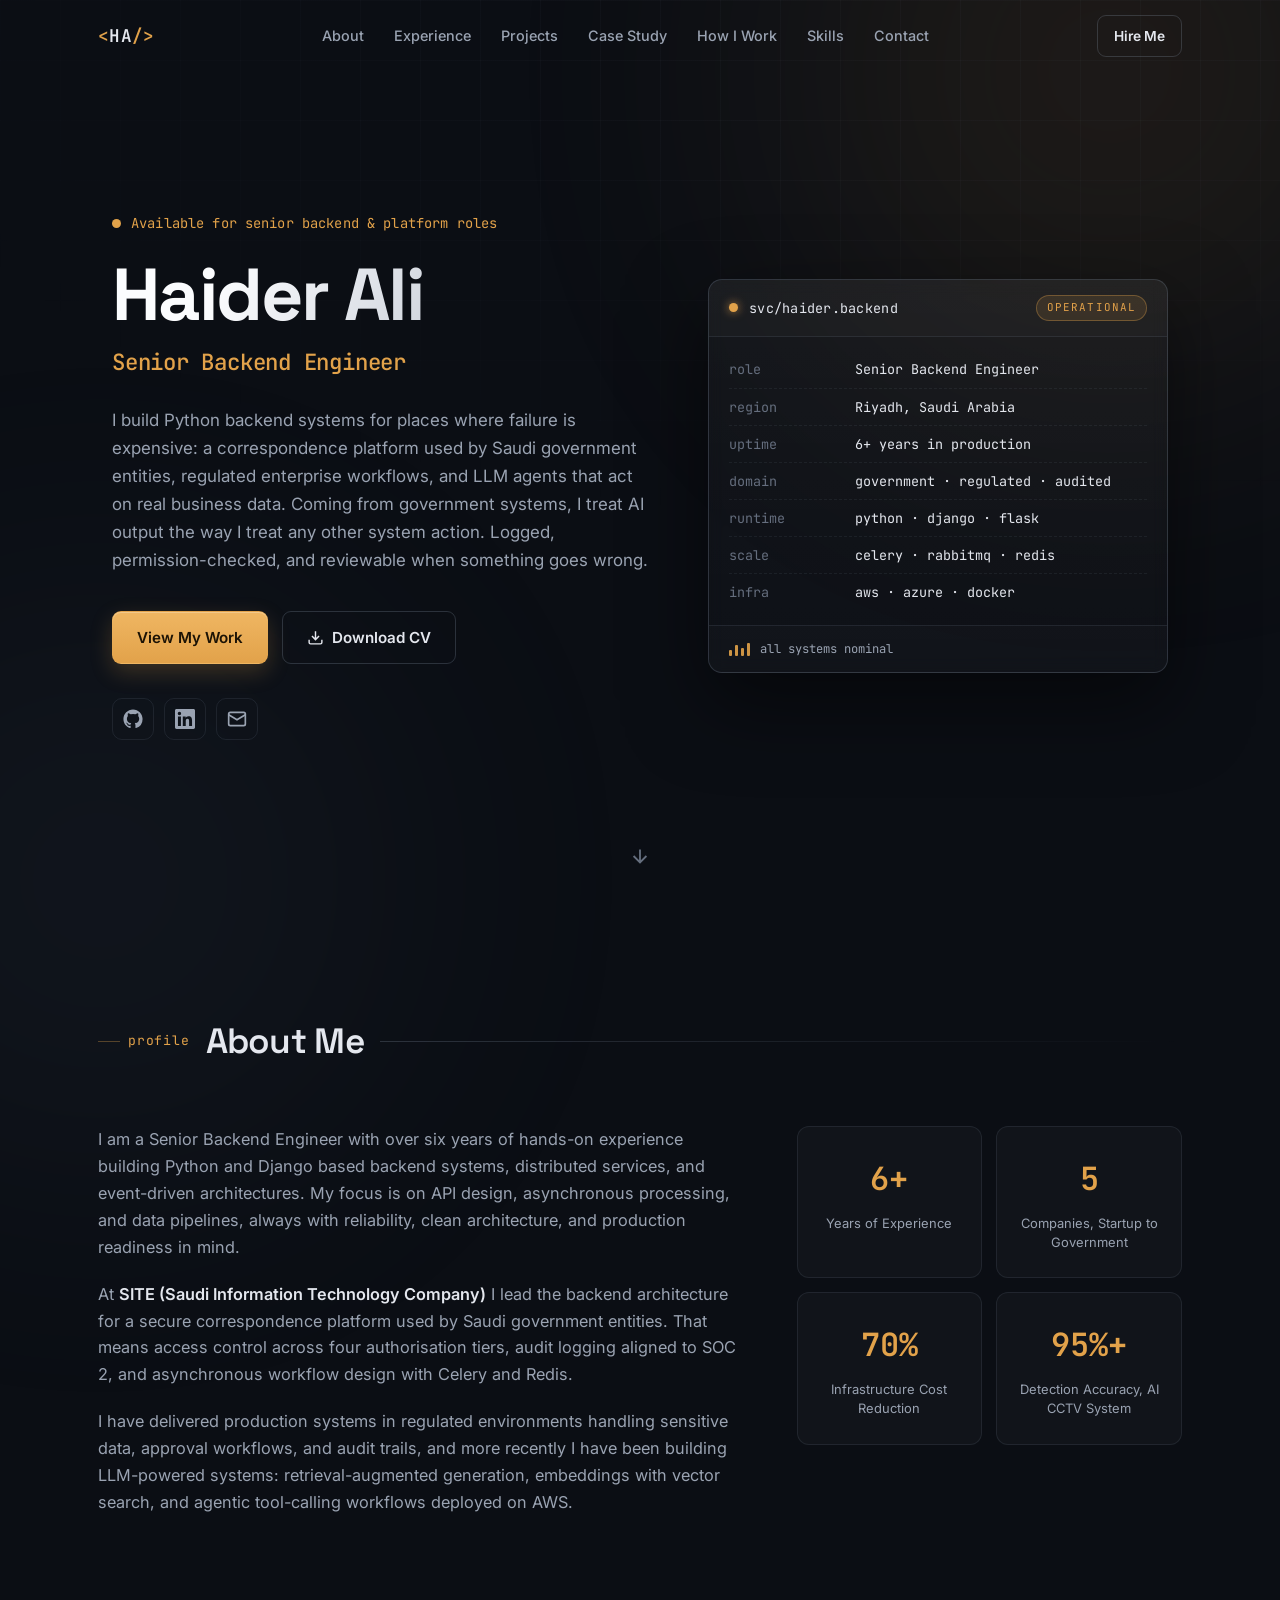
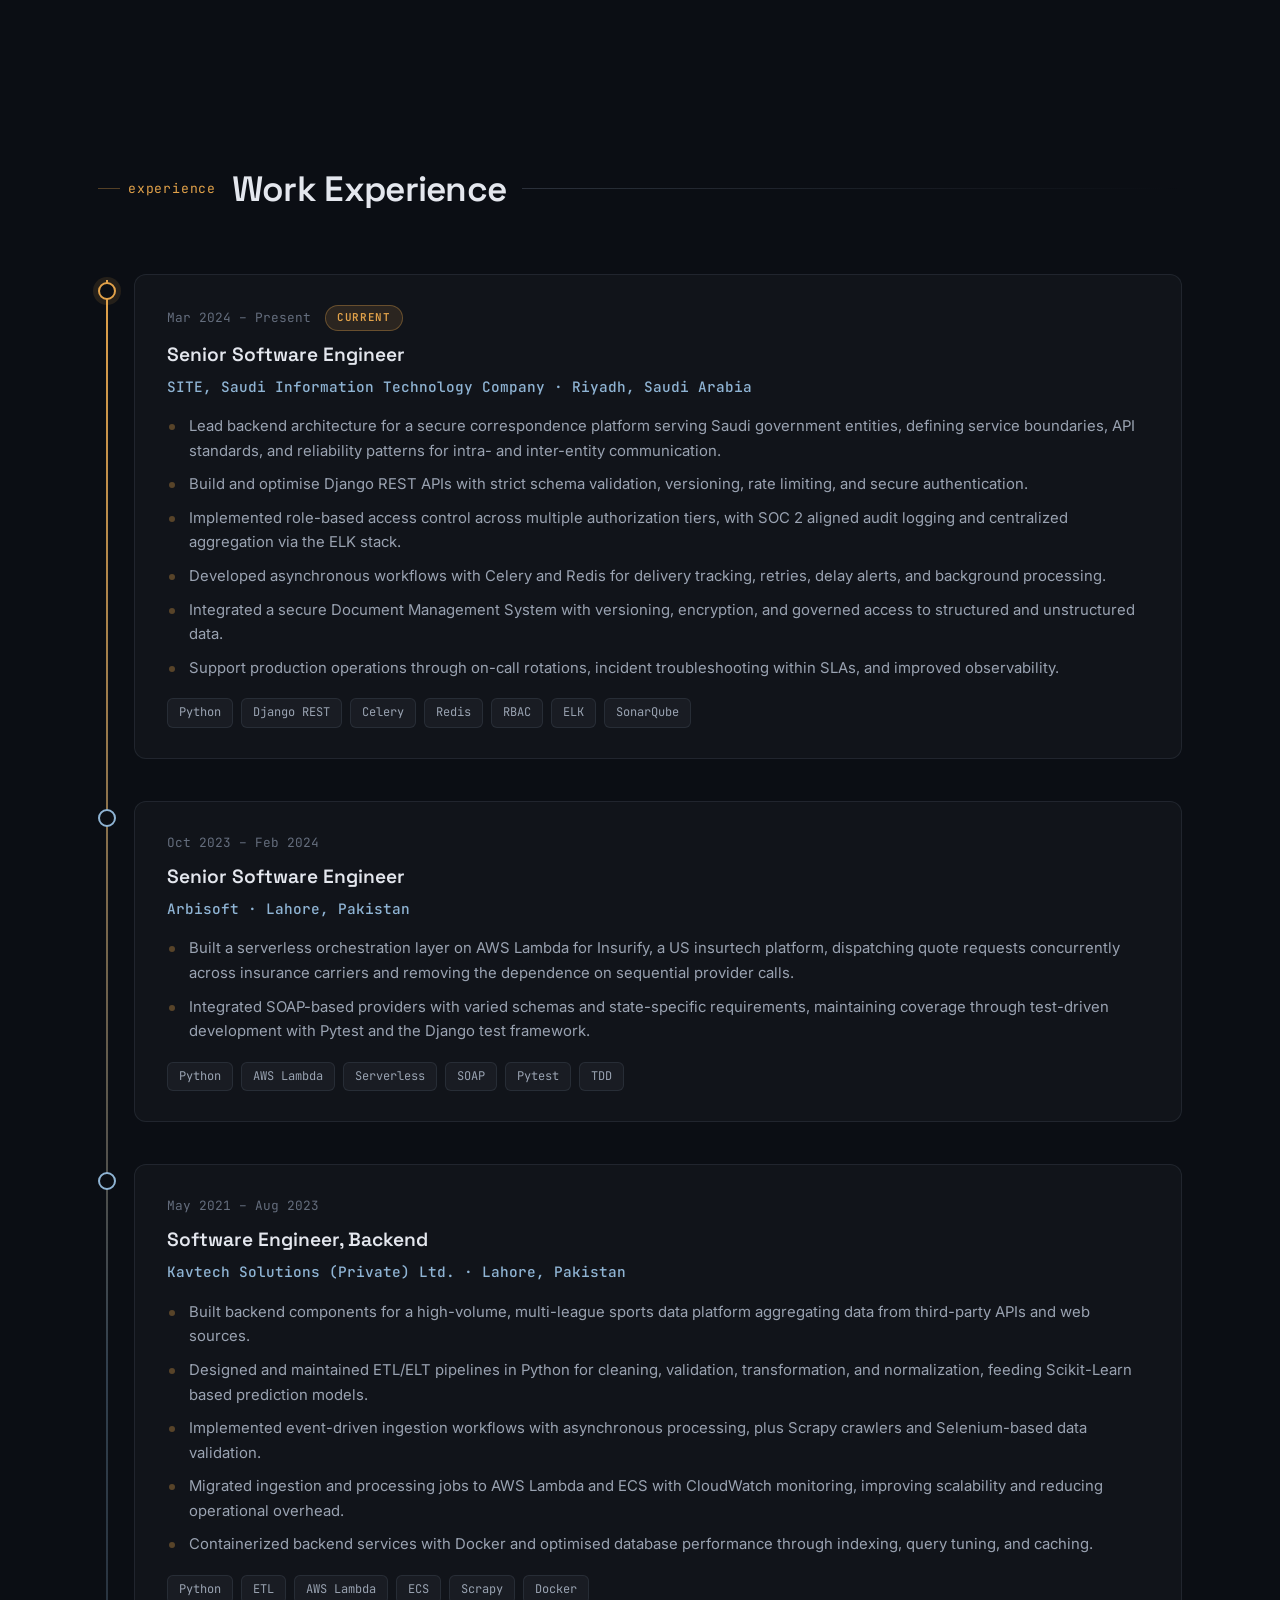
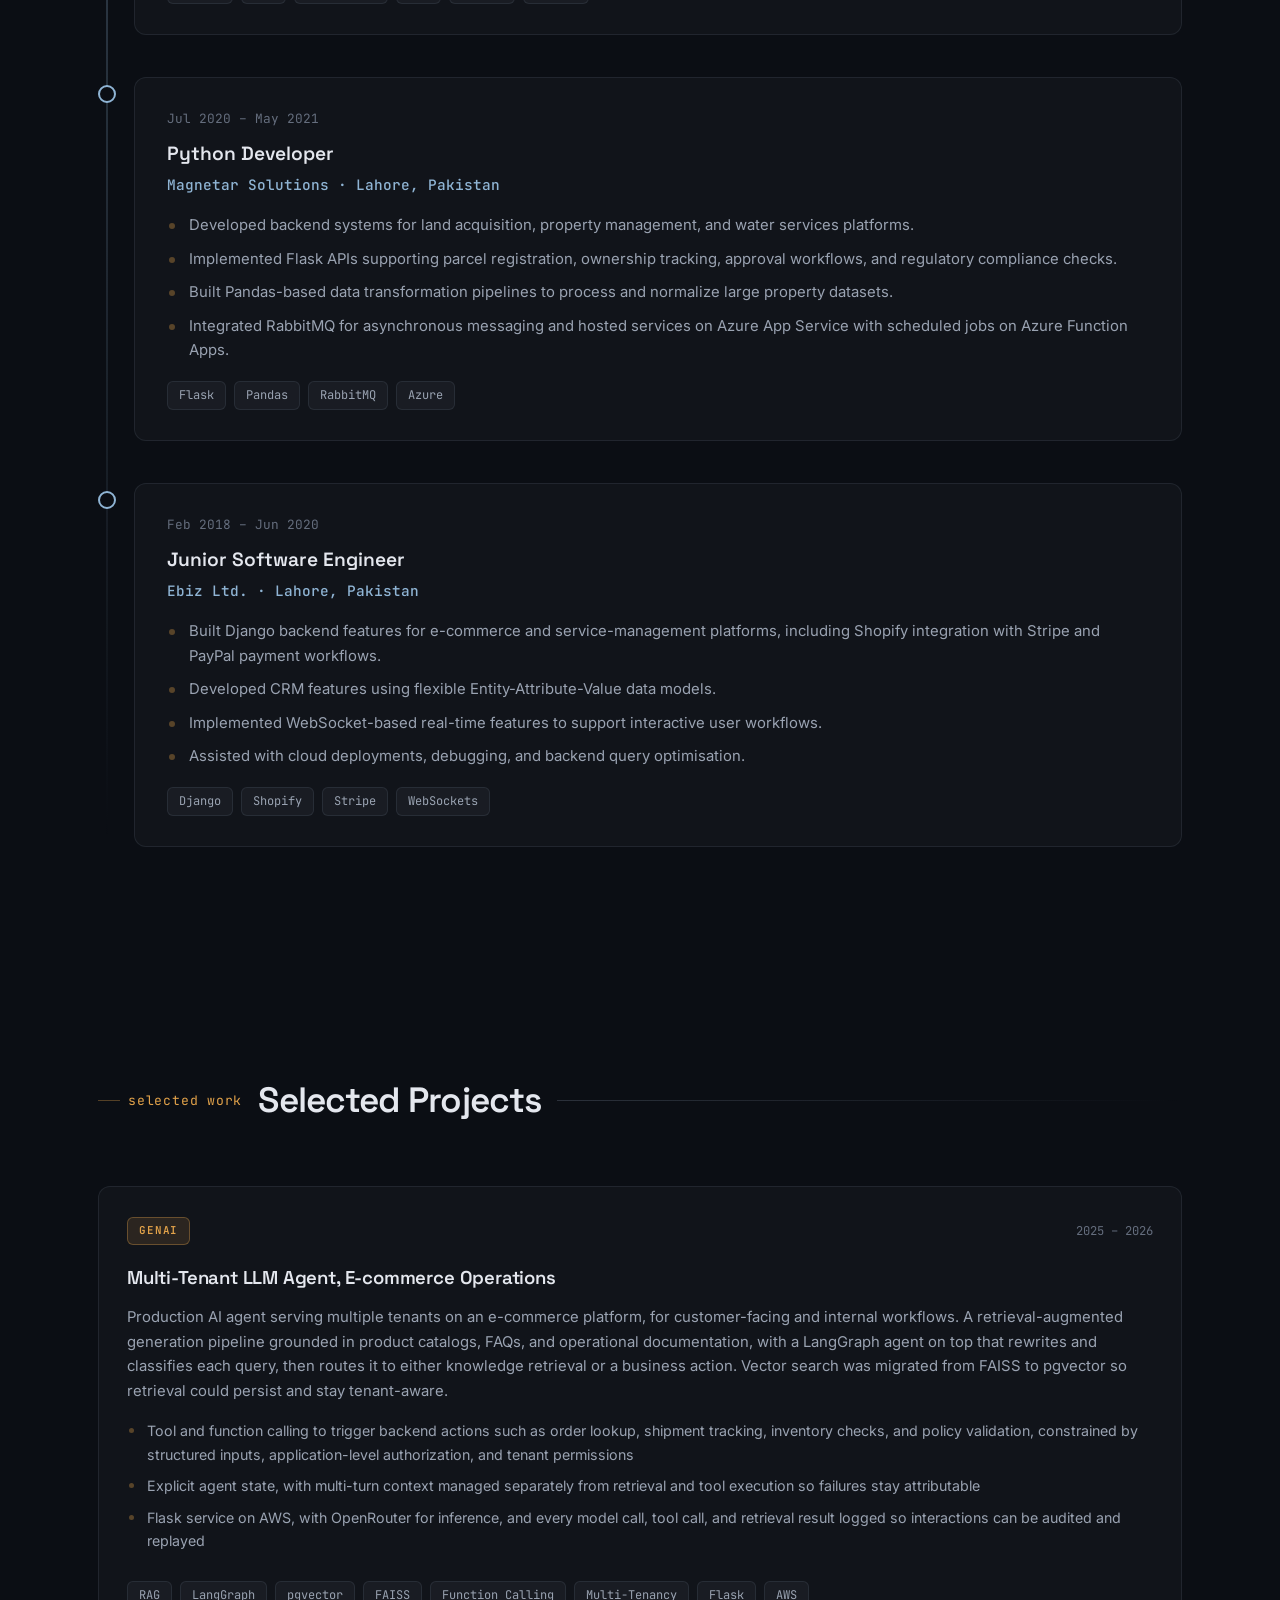
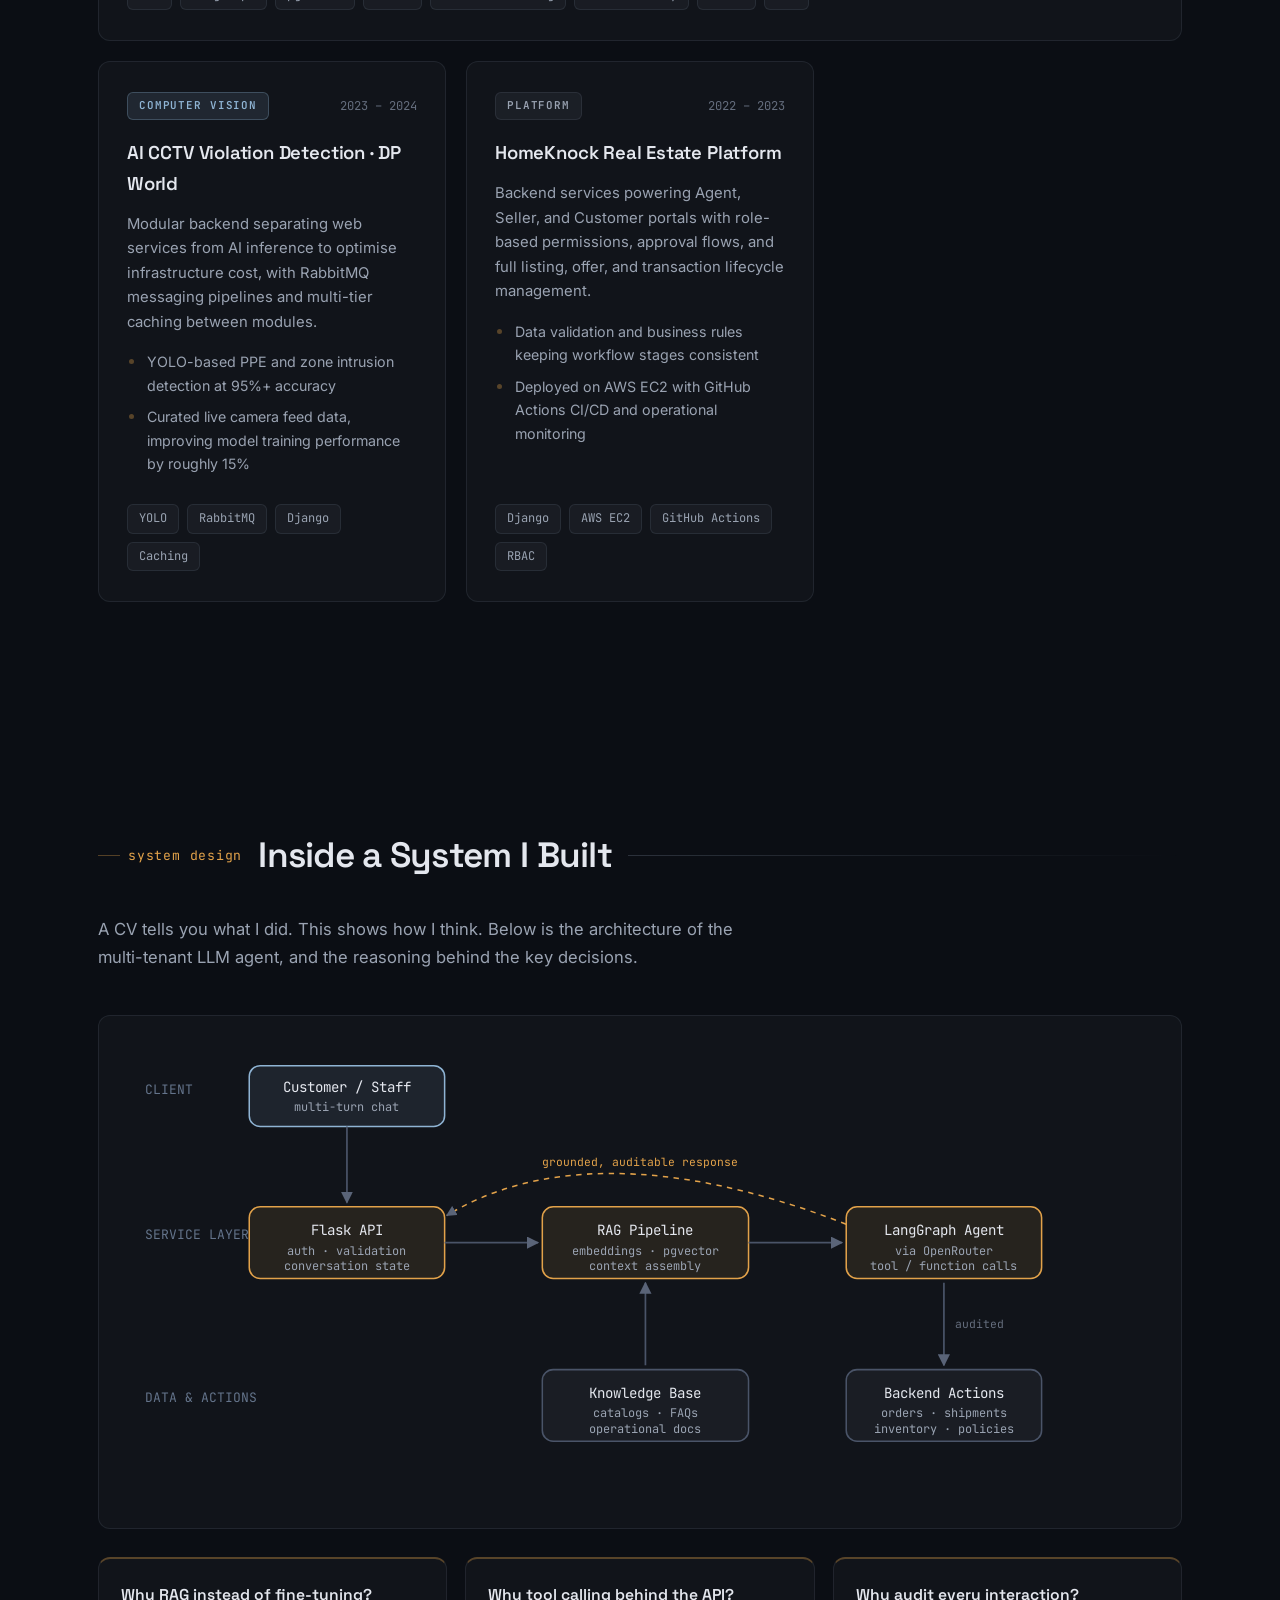
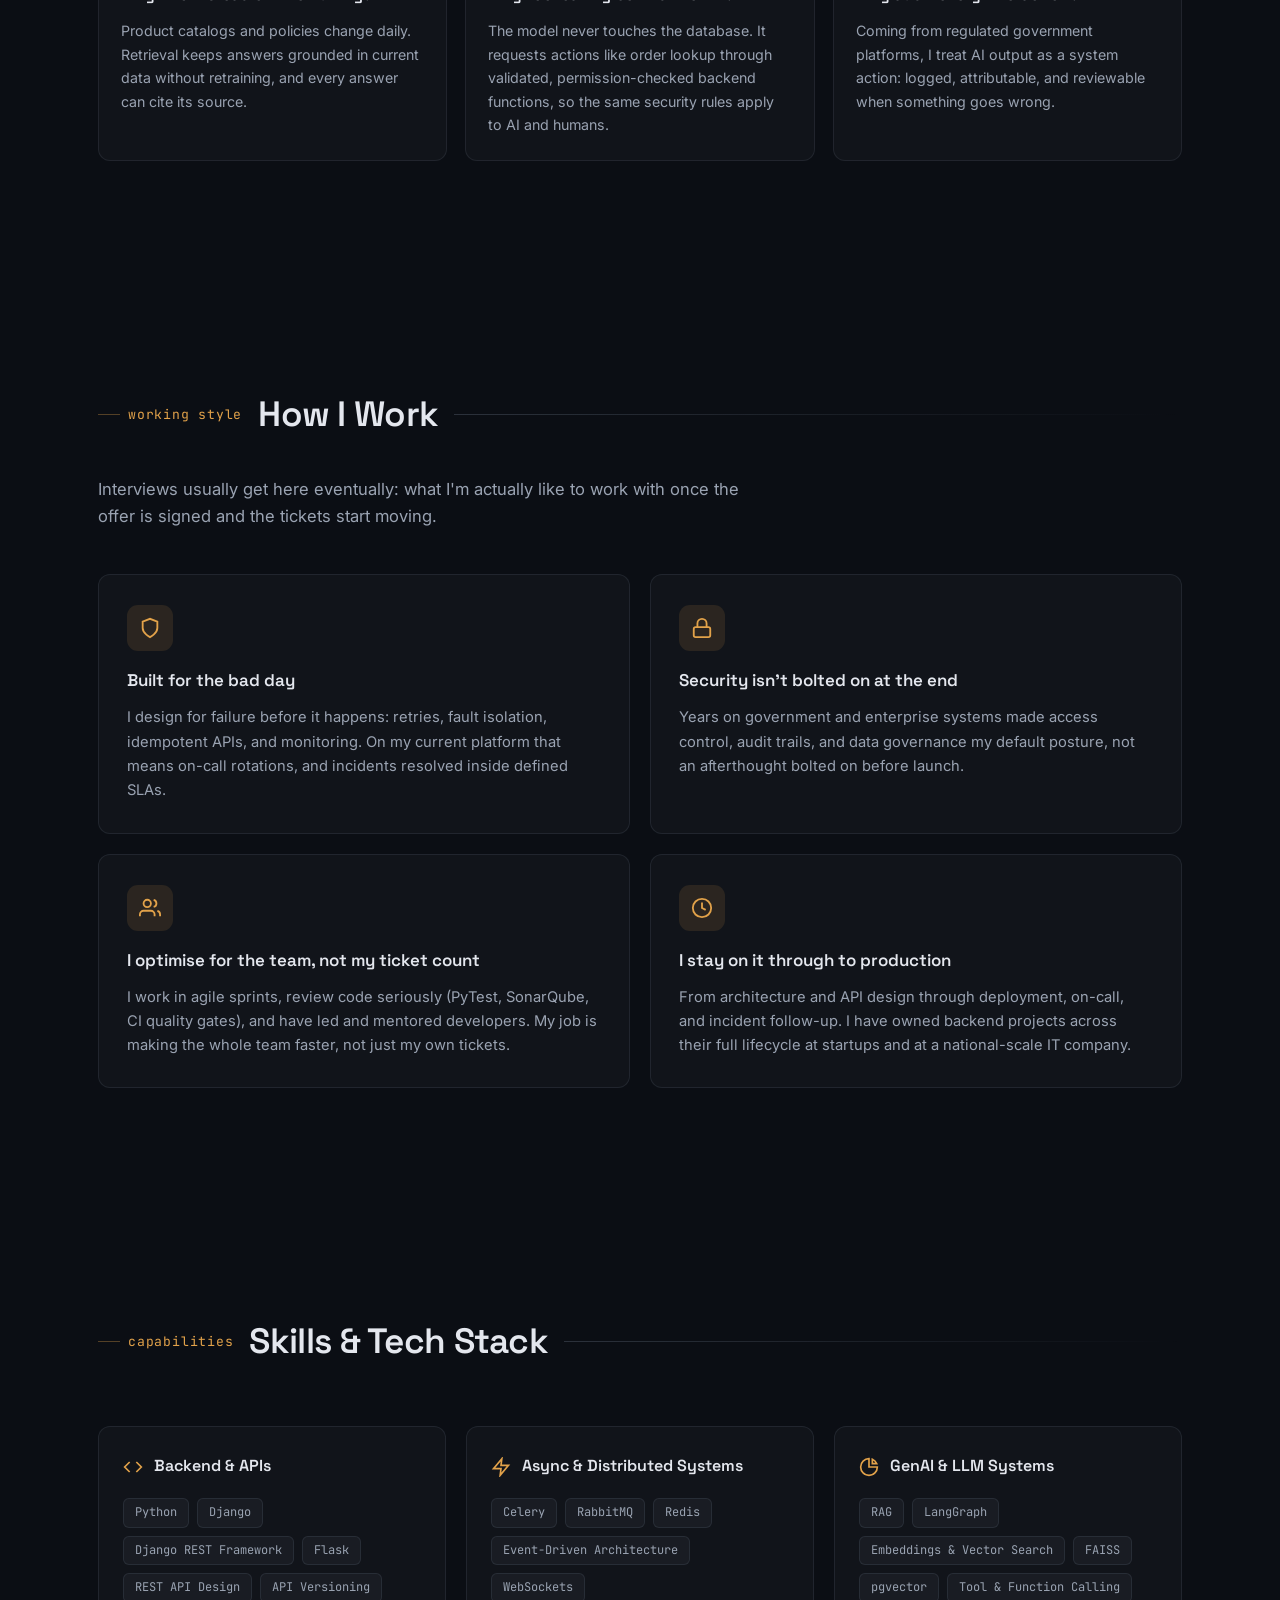
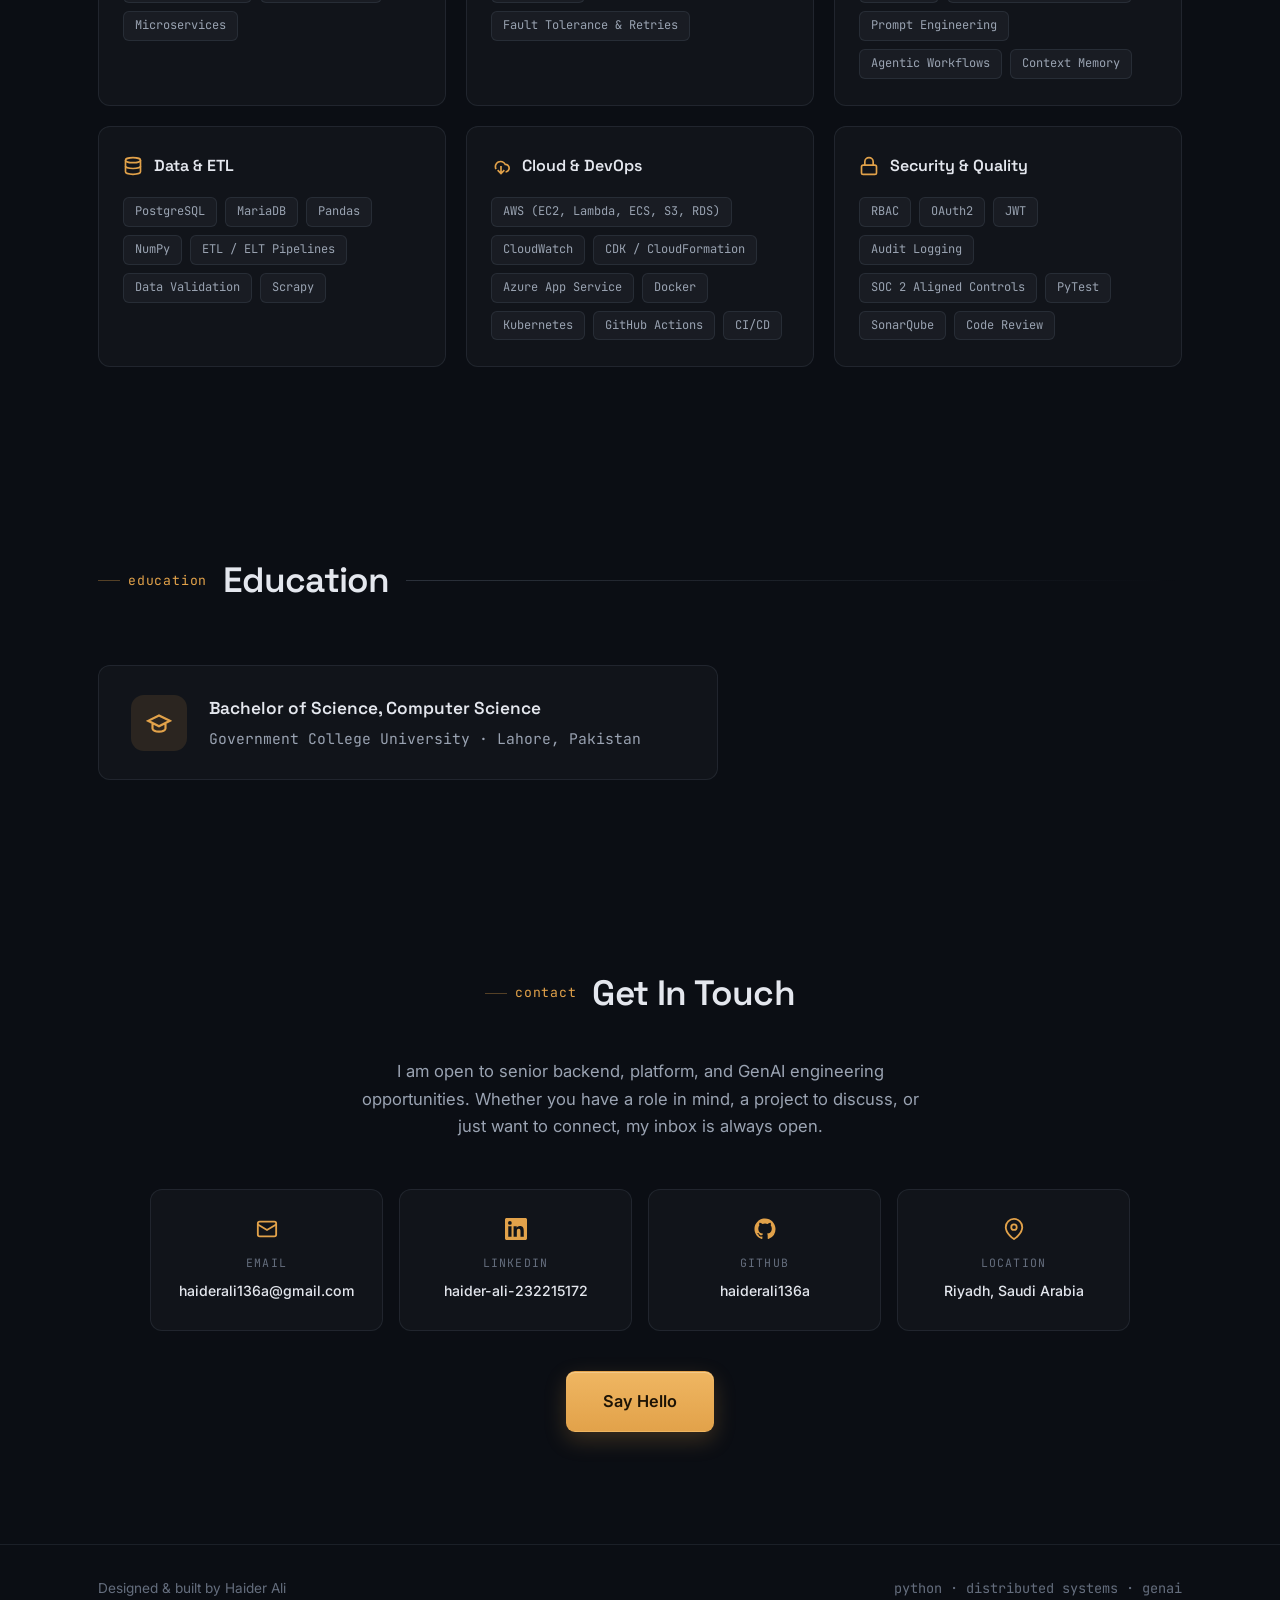
==== index.html @ f17bef16 "Add Arbisoft, correct Kavtech end date, refresh CV download, surface LangGraph in skills" ====
<!DOCTYPE html>
<html lang="en">
<head>
  <meta charset="UTF-8" />
  <meta name="viewport" content="width=device-width, initial-scale=1.0" />
  <title>Haider Ali | Senior Backend Engineer</title>
  <meta name="description" content="Haider Ali is a Senior Backend Engineer with 6+ years of experience building Python and Django backend systems, distributed services, and event-driven architectures on AWS and Azure." />
  <meta name="author" content="Haider Ali" />
  <meta property="og:title" content="Haider Ali | Senior Backend Engineer" />
  <meta property="og:description" content="Python backend engineer specialising in distributed systems, event-driven architecture, data pipelines, and LLM-powered systems. Based in Riyadh, Saudi Arabia." />
  <meta property="og:type" content="website" />
  <meta property="og:url" content="https://haiderali136a.github.io/" />
  <meta property="og:image" content="https://haiderali136a.github.io/assets/og-image.png" />
  <meta property="og:image:width" content="1200" />
  <meta property="og:image:height" content="630" />
  <meta property="og:image:alt" content="Haider Ali, Senior Backend Engineer. Python, Django, Flask, AWS, LLM systems. Riyadh, Saudi Arabia." />
  <meta name="twitter:card" content="summary_large_image" />
  <meta name="twitter:title" content="Haider Ali | Senior Backend Engineer" />
  <meta name="twitter:description" content="Python backend engineer specialising in distributed systems, event-driven architecture, data pipelines, and LLM-powered systems." />
  <meta name="twitter:image" content="https://haiderali136a.github.io/assets/og-image.png" />
  <link rel="canonical" href="https://haiderali136a.github.io/" />
  <link rel="icon" href="data:image/svg+xml,<svg xmlns='http://www.w3.org/2000/svg' viewBox='0 0 100 100'><rect width='100' height='100' rx='22' fill='%230b0e14'/><text x='50' y='69' font-size='50' text-anchor='middle' fill='%23e2a24a' font-family='monospace' font-weight='bold'>ha</text></svg>" />
  <link rel="preconnect" href="https://fonts.googleapis.com" />
  <link rel="preconnect" href="https://fonts.gstatic.com" crossorigin />
  <link href="https://fonts.googleapis.com/css2?family=Inter:wght@400;500;600;700&family=JetBrains+Mono:wght@400;500;600&family=Space+Grotesk:wght@500;600;700&display=swap" rel="stylesheet" />
  <link rel="stylesheet" href="css/style.css" />
  <script type="application/ld+json">
  {
    "@context": "https://schema.org",
    "@type": "Person",
    "name": "Haider Ali",
    "jobTitle": "Senior Backend Engineer",
    "email": "mailto:haiderali136a@gmail.com",
    "address": { "@type": "PostalAddress", "addressLocality": "Riyadh", "addressCountry": "SA" },
    "alumniOf": "Government College University, Lahore",
    "sameAs": [
      "https://github.com/haiderali136a",
      "https://linkedin.com/in/haider-ali-232215172"
    ],
    "knowsAbout": ["Python", "Django", "Flask", "Distributed Systems", "Event-Driven Architecture", "AWS", "Retrieval-Augmented Generation", "LLM Systems"]
  }
  </script>
</head>
<body>

  <div class="bg-grid" aria-hidden="true"></div>
  <div class="bg-glow bg-glow-1" aria-hidden="true"></div>
  <div class="bg-glow bg-glow-2" aria-hidden="true"></div>

  <!-- ============ NAV ============ -->
  <header class="nav" id="nav">
    <div class="nav-inner">
      <a href="#home" class="nav-logo" aria-label="Home">
        <span class="logo-bracket">&lt;</span>HA<span class="logo-bracket">/&gt;</span>
      </a>
      <nav class="nav-links" id="navLinks" aria-label="Primary">
        <a href="#about">About</a>
        <a href="#experience">Experience</a>
        <a href="#projects">Projects</a>
        <a href="#case-study">Case Study</a>
        <a href="#how-i-work">How I Work</a>
        <a href="#skills">Skills</a>
        <a href="#contact">Contact</a>
      </nav>
      <div class="nav-actions">
        <a class="btn btn-sm btn-outline" href="mailto:haiderali136a@gmail.com">Hire Me</a>
        <button class="nav-toggle" id="navToggle" aria-label="Toggle menu" aria-expanded="false">
          <span></span><span></span><span></span>
        </button>
      </div>
    </div>
    <div class="nav-progress" id="navProgress" aria-hidden="true"></div>
  </header>

  <main>
    <!-- ============ HERO ============ -->
    <section class="hero" id="home">
      <div class="container hero-grid">
        <div class="hero-copy">
          <p class="hero-eyebrow reveal"><span class="status-dot"></span> Available for senior backend &amp; platform roles</p>
          <h1 class="reveal delay-1">Haider Ali</h1>
          <h2 class="hero-role reveal delay-2">Senior Backend Engineer</h2>
          <p class="hero-lead reveal delay-3">
            I build Python backend systems for places where failure is expensive: a
            correspondence platform used by Saudi government entities, regulated
            enterprise workflows, and LLM agents that act on real business data.
            Coming from government systems, I treat AI output the way I treat any
            other system action. Logged, permission-checked, and reviewable when
            something goes wrong.
          </p>
          <div class="hero-cta reveal delay-4">
            <a href="#projects" class="btn btn-primary">View My Work</a>
            <a href="assets/Haider-Ali-CV.pdf" class="btn btn-outline" download="Haider-Ali-CV.pdf">
              <svg viewBox="0 0 24 24" width="17" height="17" fill="none" stroke="currentColor" stroke-width="2"><path d="M21 15v4a2 2 0 0 1-2 2H5a2 2 0 0 1-2-2v-4M7 10l5 5 5-5M12 15V3"/></svg>
              Download CV
            </a>
          </div>
          <div class="hero-social reveal delay-5">
            <a href="https://github.com/haiderali136a" target="_blank" rel="noopener" aria-label="GitHub">
              <svg viewBox="0 0 24 24" width="20" height="20" fill="currentColor"><path d="M12 .5C5.65.5.5 5.65.5 12c0 5.08 3.29 9.39 7.86 10.91.58.11.79-.25.79-.55v-2.17c-3.2.7-3.87-1.36-3.87-1.36-.52-1.33-1.28-1.68-1.28-1.68-1.04-.72.08-.7.08-.7 1.16.08 1.77 1.19 1.77 1.19 1.03 1.76 2.7 1.25 3.35.96.11-.75.4-1.26.73-1.55-2.55-.29-5.24-1.28-5.24-5.68 0-1.26.45-2.28 1.19-3.09-.12-.29-.51-1.46.11-3.05 0 0 .97-.31 3.17 1.18a11 11 0 0 1 5.78 0c2.2-1.49 3.17-1.18 3.17-1.18.62 1.59.23 2.76.11 3.05.74.81 1.19 1.83 1.19 3.09 0 4.41-2.7 5.38-5.26 5.67.41.36.78 1.06.78 2.14v3.17c0 .3.21.67.8.55A11.51 11.51 0 0 0 23.5 12C23.5 5.65 18.35.5 12 .5z"/></svg>
            </a>
            <a href="https://linkedin.com/in/haider-ali-232215172" target="_blank" rel="noopener" aria-label="LinkedIn">
              <svg viewBox="0 0 24 24" width="20" height="20" fill="currentColor"><path d="M20.45 20.45h-3.55v-5.57c0-1.33-.03-3.04-1.85-3.04-1.85 0-2.14 1.45-2.14 2.94v5.67H9.36V9h3.41v1.56h.05c.48-.9 1.64-1.85 3.37-1.85 3.6 0 4.27 2.37 4.27 5.46v6.28zM5.34 7.43a2.06 2.06 0 1 1 0-4.12 2.06 2.06 0 0 1 0 4.12zM7.12 20.45H3.56V9h3.56v11.45zM22.22 0H1.77C.79 0 0 .77 0 1.73v20.54C0 23.23.79 24 1.77 24h20.45c.98 0 1.78-.77 1.78-1.73V1.73C24 .77 23.2 0 22.22 0z"/></svg>
            </a>
            <a href="mailto:haiderali136a@gmail.com" aria-label="Email">
              <svg viewBox="0 0 24 24" width="20" height="20" fill="none" stroke="currentColor" stroke-width="2"><rect x="2" y="4" width="20" height="16" rx="2"/><path d="m22 7-10 6L2 7"/></svg>
            </a>
          </div>
        </div>

        <div class="hero-visual reveal delay-3">
          <div class="svc-card" role="img" aria-label="Service status readout: Senior Backend Engineer based in Riyadh, 6-plus years in production, working on government, regulated and audited platforms, built on Python, Django, Flask, Celery, RabbitMQ, Redis, AWS, Azure and Docker. All systems nominal.">
            <div class="svc-head">
              <span class="svc-dot"></span>
              <span class="svc-name">svc/haider.backend</span>
              <span class="svc-badge">operational</span>
            </div>
            <dl class="svc-body">
              <div class="svc-row"><dt>role</dt><dd>Senior Backend Engineer</dd></div>
              <div class="svc-row"><dt>region</dt><dd>Riyadh, Saudi Arabia</dd></div>
              <div class="svc-row"><dt>uptime</dt><dd>6+ years in production</dd></div>
              <div class="svc-row"><dt>domain</dt><dd>government · regulated · audited</dd></div>
              <div class="svc-row"><dt>runtime</dt><dd>python · django · flask</dd></div>
              <div class="svc-row"><dt>scale</dt><dd>celery · rabbitmq · redis</dd></div>
              <div class="svc-row"><dt>infra</dt><dd>aws · azure · docker</dd></div>
            </dl>
            <div class="svc-foot"><span class="svc-bars"><i></i><i></i><i></i><i></i></span> all systems nominal</div>
          </div>
        </div>
      </div>
      <a href="#about" class="scroll-hint" aria-label="Scroll to about section">
        <svg viewBox="0 0 24 24" width="22" height="22" fill="none" stroke="currentColor" stroke-width="2"><path d="M12 5v14M5 12l7 7 7-7"/></svg>
      </a>
    </section>

    <!-- ============ ABOUT ============ -->
    <section class="section" id="about">
      <div class="container">
        <div class="section-head reveal">
          <span class="section-index">profile</span>
          <h2>About Me</h2>
          <div class="section-line"></div>
        </div>
        <div class="about-grid">
          <div class="about-text reveal">
            <p>
              I am a Senior Backend Engineer with over six years of hands-on experience
              building Python and Django based backend systems, distributed services,
              and event-driven architectures. My focus is on API design, asynchronous
              processing, and data pipelines, always with reliability, clean architecture,
              and production readiness in mind.
            </p>
            <p>
              At <strong>SITE (Saudi Information Technology Company)</strong> I lead the
              backend architecture for a secure correspondence platform used by Saudi
              government entities. That means access control across four authorisation
              tiers, audit logging aligned to SOC 2, and asynchronous workflow design with
              Celery and Redis.
            </p>
            <p>
              I have delivered production systems in regulated environments handling
              sensitive data, approval workflows, and audit trails, and more recently I have
              been building LLM-powered systems: retrieval-augmented generation, embeddings
              with vector search, and agentic tool-calling workflows deployed on AWS.
            </p>
          </div>
          <div class="about-stats">
            <div class="stat-card reveal">
              <span class="stat-number" data-count="6">0</span><span class="stat-suffix">+</span>
              <span class="stat-label">Years of Experience</span>
            </div>
            <div class="stat-card reveal delay-1">
              <span class="stat-number" data-count="5">0</span>
              <span class="stat-label">Companies, Startup to Government</span>
            </div>
            <div class="stat-card reveal delay-2">
              <span class="stat-number" data-count="70">0</span><span class="stat-suffix">%</span>
              <span class="stat-label">Infrastructure Cost Reduction</span>
            </div>
            <div class="stat-card reveal delay-3">
              <span class="stat-number" data-count="95">0</span><span class="stat-suffix">%+</span>
              <span class="stat-label">Detection Accuracy, AI CCTV System</span>
            </div>
          </div>
        </div>
      </div>
    </section>

    <!-- ============ EXPERIENCE ============ -->
    <section class="section" id="experience">
      <div class="container">
        <div class="section-head reveal">
          <span class="section-index">experience</span>
          <h2>Work Experience</h2>
          <div class="section-line"></div>
        </div>

        <div class="timeline">

          <article class="timeline-item reveal">
            <div class="timeline-marker current"></div>
            <div class="timeline-card">
              <div class="timeline-meta">
                <span class="timeline-date">Mar 2024 – Present</span>
                <span class="badge badge-current">Current</span>
              </div>
              <h3>Senior Software Engineer</h3>
              <p class="timeline-company">SITE, Saudi Information Technology Company · Riyadh, Saudi Arabia</p>
              <ul>
                <li>Lead backend architecture for a secure correspondence platform serving Saudi government entities, defining service boundaries, API standards, and reliability patterns for intra- and inter-entity communication.</li>
                <li>Build and optimise Django REST APIs with strict schema validation, versioning, rate limiting, and secure authentication.</li>
                <li>Implemented role-based access control across multiple authorization tiers, with SOC 2 aligned audit logging and centralized aggregation via the ELK stack.</li>
                <li>Developed asynchronous workflows with Celery and Redis for delivery tracking, retries, delay alerts, and background processing.</li>
                <li>Integrated a secure Document Management System with versioning, encryption, and governed access to structured and unstructured data.</li>
                <li>Support production operations through on-call rotations, incident troubleshooting within SLAs, and improved observability.</li>
              </ul>
              <div class="tag-row">
                <span class="tag">Python</span><span class="tag">Django REST</span><span class="tag">Celery</span><span class="tag">Redis</span><span class="tag">RBAC</span><span class="tag">ELK</span><span class="tag">SonarQube</span>
              </div>
            </div>
          </article>

          <article class="timeline-item reveal">
            <div class="timeline-marker"></div>
            <div class="timeline-card">
              <div class="timeline-meta"><span class="timeline-date">Oct 2023 – Feb 2024</span></div>
              <h3>Senior Software Engineer</h3>
              <p class="timeline-company">Arbisoft · Lahore, Pakistan</p>
              <ul>
                <li>Built a serverless orchestration layer on AWS Lambda for Insurify, a US insurtech platform, dispatching quote requests concurrently across insurance carriers and removing the dependence on sequential provider calls.</li>
                <li>Integrated SOAP-based providers with varied schemas and state-specific requirements, maintaining coverage through test-driven development with Pytest and the Django test framework.</li>
              </ul>
              <div class="tag-row">
                <span class="tag">Python</span><span class="tag">AWS Lambda</span><span class="tag">Serverless</span><span class="tag">SOAP</span><span class="tag">Pytest</span><span class="tag">TDD</span>
              </div>
            </div>
          </article>

          <article class="timeline-item reveal">
            <div class="timeline-marker"></div>
            <div class="timeline-card">
              <div class="timeline-meta"><span class="timeline-date">May 2021 – Aug 2023</span></div>
              <h3>Software Engineer, Backend</h3>
              <p class="timeline-company">Kavtech Solutions (Private) Ltd. · Lahore, Pakistan</p>
              <ul>
                <li>Built backend components for a high-volume, multi-league sports data platform aggregating data from third-party APIs and web sources.</li>
                <li>Designed and maintained ETL/ELT pipelines in Python for cleaning, validation, transformation, and normalization, feeding Scikit-Learn based prediction models.</li>
                <li>Implemented event-driven ingestion workflows with asynchronous processing, plus Scrapy crawlers and Selenium-based data validation.</li>
                <li>Migrated ingestion and processing jobs to AWS Lambda and ECS with CloudWatch monitoring, improving scalability and reducing operational overhead.</li>
                <li>Containerized backend services with Docker and optimised database performance through indexing, query tuning, and caching.</li>
              </ul>
              <div class="tag-row">
                <span class="tag">Python</span><span class="tag">ETL</span><span class="tag">AWS Lambda</span><span class="tag">ECS</span><span class="tag">Scrapy</span><span class="tag">Docker</span>
              </div>
            </div>
          </article>

          <article class="timeline-item reveal">
            <div class="timeline-marker"></div>
            <div class="timeline-card">
              <div class="timeline-meta"><span class="timeline-date">Jul 2020 – May 2021</span></div>
              <h3>Python Developer</h3>
              <p class="timeline-company">Magnetar Solutions · Lahore, Pakistan</p>
              <ul>
                <li>Developed backend systems for land acquisition, property management, and water services platforms.</li>
                <li>Implemented Flask APIs supporting parcel registration, ownership tracking, approval workflows, and regulatory compliance checks.</li>
                <li>Built Pandas-based data transformation pipelines to process and normalize large property datasets.</li>
                <li>Integrated RabbitMQ for asynchronous messaging and hosted services on Azure App Service with scheduled jobs on Azure Function Apps.</li>
              </ul>
              <div class="tag-row">
                <span class="tag">Flask</span><span class="tag">Pandas</span><span class="tag">RabbitMQ</span><span class="tag">Azure</span>
              </div>
            </div>
          </article>

          <article class="timeline-item reveal">
            <div class="timeline-marker"></div>
            <div class="timeline-card">
              <div class="timeline-meta"><span class="timeline-date">Feb 2018 – Jun 2020</span></div>
              <h3>Junior Software Engineer</h3>
              <p class="timeline-company">Ebiz Ltd. · Lahore, Pakistan</p>
              <ul>
                <li>Built Django backend features for e-commerce and service-management platforms, including Shopify integration with Stripe and PayPal payment workflows.</li>
                <li>Developed CRM features using flexible Entity-Attribute-Value data models.</li>
                <li>Implemented WebSocket-based real-time features to support interactive user workflows.</li>
                <li>Assisted with cloud deployments, debugging, and backend query optimisation.</li>
              </ul>
              <div class="tag-row">
                <span class="tag">Django</span><span class="tag">Shopify</span><span class="tag">Stripe</span><span class="tag">WebSockets</span>
              </div>
            </div>
          </article>

        </div>
      </div>
    </section>

    <!-- ============ PROJECTS ============ -->
    <section class="section" id="projects">
      <div class="container">
        <div class="section-head reveal">
          <span class="section-index">selected work</span>
          <h2>Selected Projects</h2>
          <div class="section-line"></div>
        </div>

        <div class="projects-grid">

          <article class="project-card featured reveal">
            <div class="project-top">
              <span class="project-badge genai">GenAI</span>
              <span class="project-date">2025 – 2026</span>
            </div>
            <h3>Multi-Tenant LLM Agent, E-commerce Operations</h3>
            <p>
              Production AI agent serving multiple tenants on an e-commerce platform, for
              customer-facing and internal workflows. A retrieval-augmented generation
              pipeline grounded in product catalogs, FAQs, and operational documentation,
              with a LangGraph agent on top that rewrites and classifies each query, then
              routes it to either knowledge retrieval or a business action. Vector search
              was migrated from FAISS to pgvector so retrieval could persist and stay
              tenant-aware.
            </p>
            <ul class="project-points">
              <li>Tool and function calling to trigger backend actions such as order lookup, shipment tracking, inventory checks, and policy validation, constrained by structured inputs, application-level authorization, and tenant permissions</li>
              <li>Explicit agent state, with multi-turn context managed separately from retrieval and tool execution so failures stay attributable</li>
              <li>Flask service on AWS, with OpenRouter for inference, and every model call, tool call, and retrieval result logged so interactions can be audited and replayed</li>
            </ul>
            <div class="tag-row">
              <span class="tag">RAG</span><span class="tag">LangGraph</span><span class="tag">pgvector</span><span class="tag">FAISS</span><span class="tag">Function Calling</span><span class="tag">Multi-Tenancy</span><span class="tag">Flask</span><span class="tag">AWS</span>
            </div>
          </article>

          <article class="project-card reveal delay-1">
            <div class="project-top">
              <span class="project-badge cv">Computer Vision</span>
              <span class="project-date">2023 – 2024</span>
            </div>
            <h3>AI CCTV Violation Detection · DP World</h3>
            <p>
              Modular backend separating web services from AI inference to optimise
              infrastructure cost, with RabbitMQ messaging pipelines and multi-tier caching
              between modules.
            </p>
            <ul class="project-points">
              <li>YOLO-based PPE and zone intrusion detection at 95%+ accuracy</li>
              <li>Curated live camera feed data, improving model training performance by roughly 15%</li>
            </ul>
            <div class="tag-row">
              <span class="tag">YOLO</span><span class="tag">RabbitMQ</span><span class="tag">Django</span><span class="tag">Caching</span>
            </div>
          </article>

          <article class="project-card reveal delay-2">
            <div class="project-top">
              <span class="project-badge platform">Platform</span>
              <span class="project-date">2022 – 2023</span>
            </div>
            <h3>HomeKnock Real Estate Platform</h3>
            <p>
              Backend services powering Agent, Seller, and Customer portals with role-based
              permissions, approval flows, and full listing, offer, and transaction lifecycle
              management.
            </p>
            <ul class="project-points">
              <li>Data validation and business rules keeping workflow stages consistent</li>
              <li>Deployed on AWS EC2 with GitHub Actions CI/CD and operational monitoring</li>
            </ul>
            <div class="tag-row">
              <span class="tag">Django</span><span class="tag">AWS EC2</span><span class="tag">GitHub Actions</span><span class="tag">RBAC</span>
            </div>
          </article>

        </div>
      </div>
    </section>

    <!-- ============ CASE STUDY ============ -->
    <section class="section" id="case-study">
      <div class="container">
        <div class="section-head reveal">
          <span class="section-index">system design</span>
          <h2>Inside a System I Built</h2>
          <div class="section-line"></div>
        </div>

        <p class="case-intro reveal">
          A CV tells you what I did. This shows how I think. Below is the architecture of the
          multi-tenant LLM agent, and the reasoning behind the key decisions.
        </p>

        <div class="case-diagram reveal" role="img" aria-label="Architecture diagram: user request flows through a Flask API layer into a RAG pipeline with pgvector search, then to a LangGraph agent using an LLM via OpenRouter, which triggers audited, permission-checked tool calls into backend services before responding">
          <svg viewBox="0 0 960 420" xmlns="http://www.w3.org/2000/svg" font-family="JetBrains Mono, monospace">
            <defs>
              <marker id="arrow" viewBox="0 0 10 10" refX="9" refY="5" markerWidth="7" markerHeight="7" orient="auto-start-reverse">
                <path d="M0 0 L10 5 L0 10 z" fill="#5a6478"/>
              </marker>
            </defs>

            <!-- lane labels -->
            <text x="24" y="46" fill="#64748b" font-size="12">CLIENT</text>
            <text x="24" y="180" fill="#64748b" font-size="12">SERVICE&#160;LAYER</text>
            <text x="24" y="330" fill="#64748b" font-size="12">DATA&#160;&amp;&#160;ACTIONS</text>

            <!-- user -->
            <rect x="120" y="20" width="180" height="56" rx="10" fill="rgba(143,180,212,0.1)" stroke="#8fb4d4" stroke-width="1.4"/>
            <text x="210" y="44" fill="#e4e7ee" font-size="13" text-anchor="middle">Customer / Staff</text>
            <text x="210" y="62" fill="#9aa3b2" font-size="11" text-anchor="middle">multi-turn chat</text>

            <!-- api -->
            <rect x="120" y="150" width="180" height="66" rx="10" fill="rgba(226,162,74,0.1)" stroke="#e2a24a" stroke-width="1.4"/>
            <text x="210" y="176" fill="#e4e7ee" font-size="13" text-anchor="middle">Flask API</text>
            <text x="210" y="194" fill="#9aa3b2" font-size="11" text-anchor="middle">auth · validation</text>
            <text x="210" y="208" fill="#9aa3b2" font-size="11" text-anchor="middle">conversation state</text>

            <!-- rag -->
            <rect x="390" y="150" width="190" height="66" rx="10" fill="rgba(226,162,74,0.1)" stroke="#e2a24a" stroke-width="1.4"/>
            <text x="485" y="176" fill="#e4e7ee" font-size="13" text-anchor="middle">RAG Pipeline</text>
            <text x="485" y="194" fill="#9aa3b2" font-size="11" text-anchor="middle">embeddings · pgvector</text>
            <text x="485" y="208" fill="#9aa3b2" font-size="11" text-anchor="middle">context assembly</text>

            <!-- llm -->
            <rect x="670" y="150" width="180" height="66" rx="10" fill="rgba(226,162,74,0.1)" stroke="#e2a24a" stroke-width="1.4"/>
            <text x="760" y="176" fill="#e4e7ee" font-size="13" text-anchor="middle">LangGraph Agent</text>
            <text x="760" y="194" fill="#9aa3b2" font-size="11" text-anchor="middle">via OpenRouter</text>
            <text x="760" y="208" fill="#9aa3b2" font-size="11" text-anchor="middle">tool / function calls</text>

            <!-- knowledge -->
            <rect x="390" y="300" width="190" height="66" rx="10" fill="rgba(148,163,184,0.06)" stroke="#4a5468" stroke-width="1.4"/>
            <text x="485" y="326" fill="#e4e7ee" font-size="13" text-anchor="middle">Knowledge Base</text>
            <text x="485" y="344" fill="#9aa3b2" font-size="11" text-anchor="middle">catalogs · FAQs</text>
            <text x="485" y="358" fill="#9aa3b2" font-size="11" text-anchor="middle">operational docs</text>

            <!-- backend actions -->
            <rect x="670" y="300" width="180" height="66" rx="10" fill="rgba(148,163,184,0.06)" stroke="#4a5468" stroke-width="1.4"/>
            <text x="760" y="326" fill="#e4e7ee" font-size="13" text-anchor="middle">Backend Actions</text>
            <text x="760" y="344" fill="#9aa3b2" font-size="11" text-anchor="middle">orders · shipments</text>
            <text x="760" y="358" fill="#9aa3b2" font-size="11" text-anchor="middle">inventory · policies</text>

            <!-- arrows -->
            <line x1="210" y1="76" x2="210" y2="146" stroke="#4a5468" stroke-width="1.6" marker-end="url(#arrow)"/>
            <line x1="300" y1="183" x2="386" y2="183" stroke="#4a5468" stroke-width="1.6" marker-end="url(#arrow)"/>
            <line x1="580" y1="183" x2="666" y2="183" stroke="#4a5468" stroke-width="1.6" marker-end="url(#arrow)"/>
            <line x1="485" y1="296" x2="485" y2="220" stroke="#4a5468" stroke-width="1.6" marker-end="url(#arrow)"/>
            <line x1="760" y1="220" x2="760" y2="296" stroke="#4a5468" stroke-width="1.6" marker-end="url(#arrow)"/>
            <text x="770" y="262" fill="#656e7e" font-size="10.5">audited</text>

            <!-- response path -->
            <path d="M 670 166 C 500 100, 380 110, 302 158" fill="none" stroke="#e2a24a" stroke-width="1.4" stroke-dasharray="5 5" marker-end="url(#arrow)"/>
            <text x="480" y="112" fill="#e2a24a" font-size="10.5" text-anchor="middle">grounded, auditable response</text>
          </svg>
        </div>

        <div class="case-decisions">
          <div class="decision-card reveal">
            <h4>Why RAG instead of fine-tuning?</h4>
            <p>Product catalogs and policies change daily. Retrieval keeps answers grounded in current data without retraining, and every answer can cite its source.</p>
          </div>
          <div class="decision-card reveal delay-1">
            <h4>Why tool calling behind the API?</h4>
            <p>The model never touches the database. It requests actions like order lookup through validated, permission-checked backend functions, so the same security rules apply to AI and humans.</p>
          </div>
          <div class="decision-card reveal delay-2">
            <h4>Why audit every interaction?</h4>
            <p>Coming from regulated government platforms, I treat AI output as a system action: logged, attributable, and reviewable when something goes wrong.</p>
          </div>
        </div>
      </div>
    </section>

    <!-- ============ HOW I WORK ============ -->
    <section class="section" id="how-i-work">
      <div class="container">
        <div class="section-head reveal">
          <span class="section-index">working style</span>
          <h2>How I Work</h2>
          <div class="section-line"></div>
        </div>
        <p class="case-intro reveal">
          Interviews usually get here eventually: what I'm actually like to work with
          once the offer is signed and the tickets start moving.
        </p>
        <div class="work-grid">
          <div class="work-card reveal">
            <div class="work-icon">
              <svg viewBox="0 0 24 24" width="22" height="22" fill="none" stroke="currentColor" stroke-width="2"><path d="M12 22s8-4 8-10V5l-8-3-8 3v7c0 6 8 10 8 10z"/></svg>
            </div>
            <h3>Built for the bad day</h3>
            <p>I design for failure before it happens: retries, fault isolation, idempotent APIs, and monitoring. On my current platform that means on-call rotations, and incidents resolved inside defined SLAs.</p>
          </div>
          <div class="work-card reveal delay-1">
            <div class="work-icon">
              <svg viewBox="0 0 24 24" width="22" height="22" fill="none" stroke="currentColor" stroke-width="2"><rect x="3" y="11" width="18" height="11" rx="2"/><path d="M7 11V7a5 5 0 0 1 10 0v4"/></svg>
            </div>
            <h3>Security isn't bolted on at the end</h3>
            <p>Years on government and enterprise systems made access control, audit trails, and data governance my default posture, not an afterthought bolted on before launch.</p>
          </div>
          <div class="work-card reveal delay-2">
            <div class="work-icon">
              <svg viewBox="0 0 24 24" width="22" height="22" fill="none" stroke="currentColor" stroke-width="2"><path d="M17 21v-2a4 4 0 0 0-4-4H5a4 4 0 0 0-4 4v2"/><circle cx="9" cy="7" r="4"/><path d="M23 21v-2a4 4 0 0 0-3-3.87M16 3.13a4 4 0 0 1 0 7.75"/></svg>
            </div>
            <h3>I optimise for the team, not my ticket count</h3>
            <p>I work in agile sprints, review code seriously (PyTest, SonarQube, CI quality gates), and have led and mentored developers. My job is making the whole team faster, not just my own tickets.</p>
          </div>
          <div class="work-card reveal delay-3">
            <div class="work-icon">
              <svg viewBox="0 0 24 24" width="22" height="22" fill="none" stroke="currentColor" stroke-width="2"><circle cx="12" cy="12" r="10"/><path d="M12 6v6l4 2"/></svg>
            </div>
            <h3>I stay on it through to production</h3>
            <p>From architecture and API design through deployment, on-call, and incident follow-up. I have owned backend projects across their full lifecycle at startups and at a national-scale IT company.</p>
          </div>
        </div>
      </div>
    </section>

    <!-- ============ SKILLS ============ -->
    <section class="section" id="skills">
      <div class="container">
        <div class="section-head reveal">
          <span class="section-index">capabilities</span>
          <h2>Skills &amp; Tech Stack</h2>
          <div class="section-line"></div>
        </div>

        <div class="skills-grid">
          <div class="skill-group reveal">
            <div class="skill-group-head">
              <svg viewBox="0 0 24 24" width="20" height="20" fill="none" stroke="currentColor" stroke-width="2"><path d="M16 18l6-6-6-6M8 6l-6 6 6 6"/></svg>
              <h3>Backend &amp; APIs</h3>
            </div>
            <div class="tag-row">
              <span class="tag">Python</span><span class="tag">Django</span><span class="tag">Django REST Framework</span><span class="tag">Flask</span><span class="tag">REST API Design</span><span class="tag">API Versioning</span><span class="tag">Microservices</span>
            </div>
          </div>

          <div class="skill-group reveal delay-1">
            <div class="skill-group-head">
              <svg viewBox="0 0 24 24" width="20" height="20" fill="none" stroke="currentColor" stroke-width="2"><path d="M13 2 3 14h9l-1 8 10-12h-9l1-8z"/></svg>
              <h3>Async &amp; Distributed Systems</h3>
            </div>
            <div class="tag-row">
              <span class="tag">Celery</span><span class="tag">RabbitMQ</span><span class="tag">Redis</span><span class="tag">Event-Driven Architecture</span><span class="tag">WebSockets</span><span class="tag">Fault Tolerance &amp; Retries</span>
            </div>
          </div>

          <div class="skill-group reveal delay-2">
            <div class="skill-group-head">
              <svg viewBox="0 0 24 24" width="20" height="20" fill="none" stroke="currentColor" stroke-width="2"><path d="M12 2a10 10 0 1 0 10 10H12V2z"/><path d="M21.2 8A10 10 0 0 0 16 2.8V8h5.2z"/></svg>
              <h3>GenAI &amp; LLM Systems</h3>
            </div>
            <div class="tag-row">
              <span class="tag">RAG</span><span class="tag">LangGraph</span><span class="tag">Embeddings &amp; Vector Search</span><span class="tag">FAISS</span><span class="tag">pgvector</span><span class="tag">Tool &amp; Function Calling</span><span class="tag">Prompt Engineering</span><span class="tag">Agentic Workflows</span><span class="tag">Context Memory</span>
            </div>
          </div>

          <div class="skill-group reveal">
            <div class="skill-group-head">
              <svg viewBox="0 0 24 24" width="20" height="20" fill="none" stroke="currentColor" stroke-width="2"><ellipse cx="12" cy="5" rx="9" ry="3"/><path d="M21 12c0 1.66-4 3-9 3s-9-1.34-9-3"/><path d="M3 5v14c0 1.66 4 3 9 3s9-1.34 9-3V5"/></svg>
              <h3>Data &amp; ETL</h3>
            </div>
            <div class="tag-row">
              <span class="tag">PostgreSQL</span><span class="tag">MariaDB</span><span class="tag">Pandas</span><span class="tag">NumPy</span><span class="tag">ETL / ELT Pipelines</span><span class="tag">Data Validation</span><span class="tag">Scrapy</span>
            </div>
          </div>

          <div class="skill-group reveal delay-1">
            <div class="skill-group-head">
              <svg viewBox="0 0 24 24" width="20" height="20" fill="none" stroke="currentColor" stroke-width="2"><path d="M17.5 19a4.5 4.5 0 1 0-.4-9A6 6 0 1 0 6 15.7"/><path d="M12 12v9m-4-4 4 4 4-4"/></svg>
              <h3>Cloud &amp; DevOps</h3>
            </div>
            <div class="tag-row">
              <span class="tag">AWS (EC2, Lambda, ECS, S3, RDS)</span><span class="tag">CloudWatch</span><span class="tag">CDK / CloudFormation</span><span class="tag">Azure App Service</span><span class="tag">Docker</span><span class="tag">Kubernetes</span><span class="tag">GitHub Actions</span><span class="tag">CI/CD</span>
            </div>
          </div>

          <div class="skill-group reveal delay-2">
            <div class="skill-group-head">
              <svg viewBox="0 0 24 24" width="20" height="20" fill="none" stroke="currentColor" stroke-width="2"><rect x="3" y="11" width="18" height="11" rx="2"/><path d="M7 11V7a5 5 0 0 1 10 0v4"/></svg>
              <h3>Security &amp; Quality</h3>
            </div>
            <div class="tag-row">
              <span class="tag">RBAC</span><span class="tag">OAuth2</span><span class="tag">JWT</span><span class="tag">Audit Logging</span><span class="tag">SOC 2 Aligned Controls</span><span class="tag">PyTest</span><span class="tag">SonarQube</span><span class="tag">Code Review</span>
            </div>
          </div>
        </div>
      </div>
    </section>

    <!-- ============ EDUCATION ============ -->
    <section class="section section-slim" id="education">
      <div class="container">
        <div class="section-head reveal">
          <span class="section-index">education</span>
          <h2>Education</h2>
          <div class="section-line"></div>
        </div>
        <div class="edu-card reveal">
          <div class="edu-icon">
            <svg viewBox="0 0 24 24" width="26" height="26" fill="none" stroke="currentColor" stroke-width="2"><path d="M22 10 12 5 2 10l10 5 10-5zM6 12v5c0 1.66 2.69 3 6 3s6-1.34 6-3v-5"/></svg>
          </div>
          <div>
            <h3>Bachelor of Science, Computer Science</h3>
            <p>Government College University · Lahore, Pakistan</p>
          </div>
        </div>
      </div>
    </section>

    <!-- ============ CONTACT ============ -->
    <section class="section" id="contact">
      <div class="container contact-wrap">
        <div class="section-head reveal centered">
          <span class="section-index">contact</span>
          <h2>Get In Touch</h2>
        </div>
        <p class="contact-lead reveal">
          I am open to senior backend, platform, and GenAI engineering opportunities.
          Whether you have a role in mind, a project to discuss, or just want to connect,
          my inbox is always open.
        </p>
        <div class="contact-cards">
          <a class="contact-card reveal" href="mailto:haiderali136a@gmail.com">
            <svg viewBox="0 0 24 24" width="22" height="22" fill="none" stroke="currentColor" stroke-width="2"><rect x="2" y="4" width="20" height="16" rx="2"/><path d="m22 7-10 6L2 7"/></svg>
            <span class="contact-label">Email</span>
            <span class="contact-value">haiderali136a@gmail.com</span>
          </a>
          <a class="contact-card reveal delay-1" href="https://linkedin.com/in/haider-ali-232215172" target="_blank" rel="noopener">
            <svg viewBox="0 0 24 24" width="22" height="22" fill="currentColor"><path d="M20.45 20.45h-3.55v-5.57c0-1.33-.03-3.04-1.85-3.04-1.85 0-2.14 1.45-2.14 2.94v5.67H9.36V9h3.41v1.56h.05c.48-.9 1.64-1.85 3.37-1.85 3.6 0 4.27 2.37 4.27 5.46v6.28zM5.34 7.43a2.06 2.06 0 1 1 0-4.12 2.06 2.06 0 0 1 0 4.12zM7.12 20.45H3.56V9h3.56v11.45zM22.22 0H1.77C.79 0 0 .77 0 1.73v20.54C0 23.23.79 24 1.77 24h20.45c.98 0 1.78-.77 1.78-1.73V1.73C24 .77 23.2 0 22.22 0z"/></svg>
            <span class="contact-label">LinkedIn</span>
            <span class="contact-value">haider-ali-232215172</span>
          </a>
          <a class="contact-card reveal delay-2" href="https://github.com/haiderali136a" target="_blank" rel="noopener">
            <svg viewBox="0 0 24 24" width="22" height="22" fill="currentColor"><path d="M12 .5C5.65.5.5 5.65.5 12c0 5.08 3.29 9.39 7.86 10.91.58.11.79-.25.79-.55v-2.17c-3.2.7-3.87-1.36-3.87-1.36-.52-1.33-1.28-1.68-1.28-1.68-1.04-.72.08-.7.08-.7 1.16.08 1.77 1.19 1.77 1.19 1.03 1.76 2.7 1.25 3.35.96.11-.75.4-1.26.73-1.55-2.55-.29-5.24-1.28-5.24-5.68 0-1.26.45-2.28 1.19-3.09-.12-.29-.51-1.46.11-3.05 0 0 .97-.31 3.17 1.18a11 11 0 0 1 5.78 0c2.2-1.49 3.17-1.18 3.17-1.18.62 1.59.23 2.76.11 3.05.74.81 1.19 1.83 1.19 3.09 0 4.41-2.7 5.38-5.26 5.67.41.36.78 1.06.78 2.14v3.17c0 .3.21.67.8.55A11.51 11.51 0 0 0 23.5 12C23.5 5.65 18.35.5 12 .5z"/></svg>
            <span class="contact-label">GitHub</span>
            <span class="contact-value">haiderali136a</span>
          </a>
          <div class="contact-card reveal delay-3">
            <svg viewBox="0 0 24 24" width="22" height="22" fill="none" stroke="currentColor" stroke-width="2"><path d="M21 10c0 7-9 13-9 13S3 17 3 10a9 9 0 0 1 18 0z"/><circle cx="12" cy="10" r="3"/></svg>
            <span class="contact-label">Location</span>
            <span class="contact-value">Riyadh, Saudi Arabia</span>
          </div>
        </div>
        <a class="btn btn-primary btn-lg reveal" href="mailto:haiderali136a@gmail.com">Say Hello</a>
      </div>
    </section>
  </main>

  <footer class="footer">
    <div class="container footer-inner">
      <p>Designed &amp; built by Haider Ali</p>
      <p class="footer-mono">python · distributed systems · genai</p>
    </div>
  </footer>

  <script src="js/main.js"></script>
</body>
</html>
---- css/style.css ----
/* ============================================================
   Haider Ali · Portfolio
   Direction: "Signal on Ink" — a reliability engineer's world.
   One accent (signal amber, the colour of an operational status
   light). Space Grotesk carries the headlines; JetBrains Mono is
   the native utility face; Inter does the reading.
   ============================================================ */

:root {
  --bg: #0b0e14;
  --bg-soft: #0f131c;
  --surface: rgba(255, 255, 255, 0.028);
  --surface-2: rgba(255, 255, 255, 0.05);
  --border: rgba(148, 163, 184, 0.12);
  --border-strong: rgba(148, 163, 184, 0.24);
  --text: #e4e7ee;
  --text-muted: #9aa3b2;
  --text-dim: #656e7e;

  --accent: #e2a24a;          /* signal amber */
  --accent-strong: #efb662;
  --accent-soft: rgba(226, 162, 74, 0.12);
  --accent-line: rgba(226, 162, 74, 0.34);
  --steel: #8fb4d4;           /* muted secondary, used sparingly */
  --steel-soft: rgba(143, 180, 212, 0.12);

  --font-display: "Space Grotesk", "Inter", sans-serif;
  --font-sans: "Inter", -apple-system, BlinkMacSystemFont, "Segoe UI", sans-serif;
  --font-mono: "JetBrains Mono", "SF Mono", Menlo, monospace;

  --radius: 12px;
  --nav-h: 72px;
  --maxw: 1140px;
}

* { margin: 0; padding: 0; box-sizing: border-box; }

html { scroll-behavior: smooth; scroll-padding-top: calc(var(--nav-h) + 16px); }

body {
  font-family: var(--font-sans);
  background: var(--bg);
  color: var(--text);
  line-height: 1.65;
  -webkit-font-smoothing: antialiased;
  overflow-x: hidden;
}

.container { max-width: var(--maxw); margin: 0 auto; padding: 0 28px; }

h1, h2, h3, h4 { font-family: var(--font-display); }

/* focus visibility (quality floor) */
:focus-visible {
  outline: 2px solid var(--accent);
  outline-offset: 3px;
  border-radius: 4px;
}

/* ---------- background decoration ---------- */
.bg-grid {
  position: fixed; inset: 0; z-index: -2; pointer-events: none;
  background-image:
    linear-gradient(rgba(148, 163, 184, 0.035) 1px, transparent 1px),
    linear-gradient(90deg, rgba(148, 163, 184, 0.035) 1px, transparent 1px);
  background-size: 60px 60px;
  mask-image: radial-gradient(ellipse 85% 60% at 70% 0%, black 30%, transparent 100%);
}
.bg-glow {
  position: fixed; z-index: -1; pointer-events: none;
  width: 620px; height: 620px; border-radius: 50%;
  filter: blur(150px);
}
.bg-glow-1 { top: -240px; right: -140px; background: var(--accent); opacity: 0.1; }
.bg-glow-2 {
  bottom: -260px; left: -180px; width: 560px; height: 560px;
  background: var(--steel); opacity: 0.06;
}

::selection { background: rgba(226, 162, 74, 0.28); color: #fff; }

/* ---------- nav ---------- */
.nav {
  position: fixed; top: 0; left: 0; right: 0; z-index: 100;
  height: var(--nav-h);
  transition: background 0.3s ease, box-shadow 0.3s ease, backdrop-filter 0.3s ease;
}
.nav.scrolled {
  background: rgba(11, 14, 20, 0.82);
  backdrop-filter: blur(14px);
  -webkit-backdrop-filter: blur(14px);
  box-shadow: 0 1px 0 var(--border), 0 12px 32px rgba(0, 0, 0, 0.4);
}
.nav-progress {
  position: absolute; left: 0; bottom: 0; height: 2px; width: 0;
  background: linear-gradient(90deg, var(--accent), var(--accent-strong));
  box-shadow: 0 0 12px rgba(226, 162, 74, 0.55);
  opacity: 0; transition: opacity 0.3s ease;
}
.nav.scrolled .nav-progress { opacity: 1; }
.nav-inner {
  max-width: var(--maxw); margin: 0 auto; padding: 0 28px;
  height: 100%; display: flex; align-items: center; justify-content: space-between; gap: 24px;
}
.nav-logo {
  font-family: var(--font-mono); font-weight: 600; font-size: 1.1rem;
  color: var(--text); text-decoration: none; letter-spacing: 0.02em;
  transition: opacity 0.2s ease;
}
.nav-logo:hover { opacity: 0.82; }
.logo-bracket { color: var(--accent); transition: color 0.2s ease; }
.nav-links { display: flex; gap: 4px; }
.nav-links a {
  color: var(--text-muted); text-decoration: none; font-size: 0.9rem; font-weight: 500;
  padding: 8px 13px; border-radius: 8px;
  transition: color 0.2s ease, background 0.2s ease;
}
.nav-links a:hover { color: var(--text); background: rgba(148, 163, 184, 0.07); }
.nav-links a.active { color: var(--accent); }
.nav-actions { display: flex; align-items: center; gap: 12px; }
.nav-toggle {
  display: none; flex-direction: column; gap: 5px;
  background: none; border: 0; cursor: pointer; padding: 8px;
}
.nav-toggle span {
  width: 22px; height: 2px; background: var(--text); border-radius: 2px;
  transition: transform 0.25s ease, opacity 0.25s ease;
}
.nav-toggle.open span:nth-child(1) { transform: translateY(7px) rotate(45deg); }
.nav-toggle.open span:nth-child(2) { opacity: 0; }
.nav-toggle.open span:nth-child(3) { transform: translateY(-7px) rotate(-45deg); }

/* ---------- buttons ---------- */
.btn {
  display: inline-flex; align-items: center; justify-content: center; gap: 8px;
  font-family: var(--font-sans); font-weight: 600; font-size: 0.95rem;
  padding: 13px 24px; border-radius: 9px; text-decoration: none;
  cursor: pointer; border: 1px solid transparent; white-space: nowrap;
  transition: transform 0.18s ease, box-shadow 0.18s ease, background 0.18s ease, border-color 0.18s ease, color 0.18s ease;
}
.btn-primary {
  background: linear-gradient(180deg, var(--accent-strong), var(--accent)); color: #1c1305;
  box-shadow: 0 8px 22px rgba(226, 162, 74, 0.22), inset 0 1px 0 rgba(255, 255, 255, 0.25);
}
.btn-primary:hover { background: linear-gradient(180deg, #f4c176, var(--accent-strong)); transform: translateY(-2px); box-shadow: 0 12px 30px rgba(226, 162, 74, 0.32), inset 0 1px 0 rgba(255, 255, 255, 0.3); }
.btn-outline { border-color: var(--border-strong); color: var(--text); background: transparent; }
.btn-outline:hover { border-color: var(--accent); color: var(--accent); transform: translateY(-2px); }
.btn-sm { padding: 9px 16px; font-size: 0.86rem; }
.btn-lg { padding: 16px 36px; font-size: 1.02rem; margin-top: 40px; }

/* ---------- hero ---------- */
.hero {
  min-height: 100vh; display: flex; flex-direction: column; justify-content: center;
  padding: calc(var(--nav-h) + 40px) 0 60px; position: relative;
}
.hero-grid {
  display: grid; grid-template-columns: 1.08fr 0.92fr; gap: 56px; align-items: center;
}
.hero-eyebrow {
  font-family: var(--font-mono); font-size: 0.86rem; color: var(--accent);
  display: flex; align-items: center; gap: 10px; margin-bottom: 22px;
  letter-spacing: 0.01em;
}
.status-dot {
  width: 9px; height: 9px; border-radius: 50%; background: var(--accent);
  box-shadow: 0 0 0 0 rgba(226, 162, 74, 0.6); animation: pulse 2.4s infinite;
}
@keyframes pulse {
  0% { box-shadow: 0 0 0 0 rgba(226, 162, 74, 0.5); }
  70% { box-shadow: 0 0 0 9px rgba(226, 162, 74, 0); }
  100% { box-shadow: 0 0 0 0 rgba(226, 162, 74, 0); }
}
.hero h1 {
  font-size: clamp(2.8rem, 6.2vw, 4.6rem); font-weight: 700; letter-spacing: -0.03em;
  line-height: 1.02; margin-bottom: 12px;
  background: linear-gradient(118deg, #fbfcfe 20%, #aab2c0);
  -webkit-background-clip: text; background-clip: text; color: transparent;
}
.hero-role {
  font-family: var(--font-mono); font-weight: 500;
  font-size: clamp(1.05rem, 2.4vw, 1.4rem); color: var(--accent); margin-bottom: 26px;
  letter-spacing: -0.01em;
}
.hero-lead { color: var(--text-muted); font-size: 1.06rem; max-width: 540px; margin-bottom: 36px; }
.hero-cta { display: flex; gap: 14px; flex-wrap: wrap; margin-bottom: 34px; }
.hero-social { display: flex; gap: 10px; }
.hero-social a {
  display: inline-flex; align-items: center; justify-content: center;
  width: 42px; height: 42px; border-radius: 10px;
  color: var(--text-muted); border: 1px solid var(--border);
  transition: color 0.2s ease, border-color 0.2s ease, transform 0.2s ease;
}
.hero-social a:hover { color: var(--accent); border-color: var(--accent); transform: translateY(-3px); }

/* ---------- signature: service status card ---------- */
.svc-card {
  background: linear-gradient(180deg, rgba(255, 255, 255, 0.04), rgba(255, 255, 255, 0.015));
  border: 1px solid var(--border-strong); border-radius: 14px;
  box-shadow: 0 30px 80px rgba(0, 0, 0, 0.5);
  overflow: hidden; backdrop-filter: blur(8px);
  font-family: var(--font-mono);
}
.svc-head {
  display: flex; align-items: center; gap: 11px;
  padding: 15px 20px; border-bottom: 1px solid var(--border);
  background: rgba(255, 255, 255, 0.018);
}
.svc-dot {
  width: 9px; height: 9px; border-radius: 50%; background: var(--accent); flex-shrink: 0;
  box-shadow: 0 0 10px rgba(226, 162, 74, 0.8); animation: pulse 2.4s infinite;
}
.svc-name { font-size: 0.84rem; color: var(--text); letter-spacing: 0.02em; }
.svc-badge {
  margin-left: auto; font-size: 0.68rem; text-transform: uppercase; letter-spacing: 0.1em;
  color: var(--accent); background: var(--accent-soft);
  border: 1px solid var(--accent-line); border-radius: 99px; padding: 3px 10px;
}
.svc-body { padding: 14px 20px; }
.svc-row {
  display: flex; align-items: baseline; gap: 14px;
  padding: 7px 0; font-size: 0.84rem;
  border-bottom: 1px dashed rgba(148, 163, 184, 0.09);
}
.svc-row:last-child { border-bottom: 0; }
.svc-row dt { color: var(--text-dim); width: 112px; flex-shrink: 0; }
.svc-row dd { color: var(--text); }
.svc-foot {
  display: flex; align-items: center; gap: 10px;
  padding: 13px 20px; border-top: 1px solid var(--border);
  font-size: 0.76rem; color: var(--text-muted); background: rgba(255, 255, 255, 0.012);
}
.svc-bars { display: inline-flex; align-items: flex-end; gap: 3px; height: 14px; }
.svc-bars i {
  width: 3px; background: var(--accent); border-radius: 1px; opacity: 0.9;
  animation: eq 1.1s ease-in-out infinite;
}
.svc-bars i:nth-child(1) { height: 40%; animation-delay: 0s; }
.svc-bars i:nth-child(2) { height: 75%; animation-delay: 0.18s; }
.svc-bars i:nth-child(3) { height: 55%; animation-delay: 0.36s; }
.svc-bars i:nth-child(4) { height: 90%; animation-delay: 0.54s; }
@keyframes eq { 0%, 100% { transform: scaleY(0.5); } 50% { transform: scaleY(1); } }

.scroll-hint {
  position: absolute; bottom: 26px; left: 50%; transform: translateX(-50%);
  color: var(--text-dim); animation: bob 2.6s ease-in-out infinite;
}
.scroll-hint:hover { color: var(--accent); }
@keyframes bob { 0%, 100% { transform: translate(-50%, 0); } 50% { transform: translate(-50%, 8px); } }

/* ---------- sections ---------- */
.section { padding: 112px 0; }
.section-slim { padding: 72px 0; }
.section-head {
  display: flex; align-items: center; gap: 16px; margin-bottom: 56px;
}
.section-head.centered { justify-content: center; }
.section-index {
  font-family: var(--font-mono); color: var(--accent); font-size: 0.82rem;
  letter-spacing: 0.06em; text-transform: lowercase; white-space: nowrap;
  display: inline-flex; align-items: center; gap: 8px;
}
.section-index::before {
  content: ""; width: 22px; height: 1px; background: var(--accent-line);
}
.section-head h2 {
  font-size: clamp(1.7rem, 3.6vw, 2.2rem); font-weight: 600; letter-spacing: -0.02em;
  white-space: nowrap;
}
.section-line { flex: 1; height: 1px; background: linear-gradient(90deg, var(--border-strong), transparent); }

/* ---------- about ---------- */
.about-grid { display: grid; grid-template-columns: 1.25fr 0.75fr; gap: 56px; align-items: start; }
.about-text p { color: var(--text-muted); margin-bottom: 20px; font-size: 1.02rem; }
.about-text strong { color: var(--text); font-weight: 600; }
.about-stats { display: grid; grid-template-columns: 1fr 1fr; gap: 14px; }
.stat-card {
  background: var(--surface); border: 1px solid var(--border); border-radius: var(--radius);
  padding: 26px 20px; text-align: center;
  transition: border-color 0.25s ease, transform 0.25s ease;
}
.stat-card:hover { border-color: var(--accent-line); transform: translateY(-4px); }
.stat-number, .stat-suffix {
  font-family: var(--font-mono); font-size: 2rem; font-weight: 600; color: var(--accent);
}
.stat-label { display: block; margin-top: 8px; font-size: 0.81rem; color: var(--text-muted); line-height: 1.45; }

/* ---------- timeline (the one real sequence) ---------- */
.timeline { position: relative; padding-left: 36px; }
.timeline::before {
  content: ""; position: absolute; left: 8px; top: 6px; bottom: 6px; width: 2px;
  background: linear-gradient(180deg, var(--accent), rgba(143, 180, 212, 0.3), transparent);
}
.timeline-item { position: relative; margin-bottom: 42px; }
.timeline-item:last-child { margin-bottom: 0; }
.timeline-marker {
  position: absolute; left: -36px; top: 8px;
  width: 18px; height: 18px; border-radius: 50%;
  background: var(--bg); border: 2px solid var(--steel);
}
.timeline-marker.current {
  border-color: var(--accent);
  box-shadow: 0 0 0 5px var(--accent-soft);
}
.timeline-card {
  background: var(--surface); border: 1px solid var(--border); border-radius: var(--radius);
  padding: 30px 32px;
  transition: border-color 0.25s ease, transform 0.25s ease, box-shadow 0.25s ease;
}
.timeline-card:hover {
  border-color: var(--border-strong); transform: translateY(-3px);
  box-shadow: 0 20px 48px rgba(0, 0, 0, 0.4);
}
.timeline-meta { display: flex; align-items: center; gap: 14px; margin-bottom: 8px; }
.timeline-date { font-family: var(--font-mono); font-size: 0.8rem; color: var(--text-dim); }
.badge {
  font-size: 0.68rem; font-weight: 600; padding: 3px 11px; border-radius: 99px;
  letter-spacing: 0.06em; text-transform: uppercase; font-family: var(--font-mono);
}
.badge-current { background: var(--accent-soft); color: var(--accent); border: 1px solid var(--accent-line); }
.timeline-card h3 { font-size: 1.2rem; font-weight: 600; margin-bottom: 4px; }
.timeline-company { color: var(--steel); font-size: 0.9rem; font-weight: 500; margin-bottom: 16px; font-family: var(--font-mono); }
.timeline-card ul { list-style: none; margin-bottom: 18px; }
.timeline-card li {
  position: relative; padding-left: 22px; margin-bottom: 9px;
  color: var(--text-muted); font-size: 0.93rem;
}
.timeline-card li::before {
  content: ""; position: absolute; left: 2px; top: 10px;
  width: 6px; height: 6px; border-radius: 50%; background: var(--accent-line);
}

/* ---------- tags ---------- */
.tag-row { display: flex; flex-wrap: wrap; gap: 8px; }
.tag {
  font-family: var(--font-mono); font-size: 0.75rem; color: var(--text-muted);
  background: rgba(148, 163, 184, 0.06); border: 1px solid var(--border);
  padding: 4px 11px; border-radius: 6px;
  transition: color 0.2s ease, border-color 0.2s ease;
}
.tag:hover { color: var(--accent); border-color: var(--accent-line); }

/* ---------- projects ---------- */
.projects-grid { display: grid; grid-template-columns: repeat(3, 1fr); gap: 20px; }
.project-card {
  background: var(--surface); border: 1px solid var(--border); border-radius: var(--radius);
  padding: 30px 28px; display: flex; flex-direction: column;
  transition: border-color 0.25s ease, transform 0.25s ease, box-shadow 0.25s ease;
}
.project-card:hover {
  border-color: var(--border-strong); transform: translateY(-6px);
  box-shadow: 0 24px 56px rgba(0, 0, 0, 0.45);
}
.project-card.featured { grid-column: 1 / -1; }
.project-card.featured:hover { border-color: var(--accent-line); }
.project-top { display: flex; justify-content: space-between; align-items: center; margin-bottom: 18px; }
.project-badge {
  font-size: 0.68rem; font-weight: 600; letter-spacing: 0.08em; text-transform: uppercase;
  padding: 4px 11px; border-radius: 6px; font-family: var(--font-mono);
}
.project-badge.genai { background: var(--accent-soft); color: var(--accent); border: 1px solid var(--accent-line); }
.project-badge.cv { background: var(--steel-soft); color: var(--steel); border: 1px solid rgba(143, 180, 212, 0.28); }
.project-badge.platform { background: rgba(148, 163, 184, 0.08); color: var(--text-muted); border: 1px solid var(--border); }
.project-date { font-family: var(--font-mono); font-size: 0.76rem; color: var(--text-dim); }
.project-card h3 { font-size: 1.16rem; font-weight: 600; margin-bottom: 12px; letter-spacing: -0.01em; }
.project-card > p { color: var(--text-muted); font-size: 0.93rem; margin-bottom: 16px; }
.project-points { list-style: none; margin-bottom: 20px; }
.project-points li {
  position: relative; padding-left: 20px; margin-bottom: 8px;
  color: var(--text-muted); font-size: 0.89rem;
}
.project-points li::before {
  content: ""; position: absolute; left: 2px; top: 9px;
  width: 5px; height: 5px; border-radius: 50%; background: var(--accent-line);
}
.project-card .tag-row { margin-top: auto; }

/* ---------- case study ---------- */
.case-intro {
  color: var(--text-muted); font-size: 1.04rem; max-width: 660px;
  margin: -24px 0 44px;
}
.case-diagram {
  background: var(--surface); border: 1px solid var(--border); border-radius: var(--radius);
  padding: 28px 20px; margin-bottom: 28px; overflow-x: auto;
}
.case-diagram svg { display: block; width: 100%; height: auto; min-width: 640px; }
.case-decisions { display: grid; grid-template-columns: repeat(3, 1fr); gap: 18px; }
.decision-card {
  background: var(--surface); border: 1px solid var(--border); border-radius: var(--radius);
  padding: 24px 22px; border-top: 2px solid var(--accent-line);
  transition: border-color 0.25s ease, transform 0.25s ease;
}
.decision-card:hover { transform: translateY(-4px); border-color: var(--border-strong); border-top-color: var(--accent); }
.decision-card h4 { font-size: 0.98rem; font-weight: 600; margin-bottom: 10px; color: var(--text); }
.decision-card p { color: var(--text-muted); font-size: 0.89rem; }

/* ---------- how i work ---------- */
.work-grid { display: grid; grid-template-columns: 1fr 1fr; gap: 20px; }
.work-card {
  background: var(--surface); border: 1px solid var(--border); border-radius: var(--radius);
  padding: 30px 28px;
  transition: border-color 0.25s ease, transform 0.25s ease;
}
.work-card:hover { border-color: var(--accent-line); transform: translateY(-4px); }
.work-icon {
  display: inline-flex; align-items: center; justify-content: center;
  width: 46px; height: 46px; border-radius: 11px; margin-bottom: 16px;
  background: var(--accent-soft); color: var(--accent);
}
.work-card h3 { font-size: 1.06rem; font-weight: 600; margin-bottom: 10px; }
.work-card p { color: var(--text-muted); font-size: 0.92rem; }

/* ---------- skills ---------- */
.skills-grid { display: grid; grid-template-columns: repeat(3, 1fr); gap: 20px; }
.skill-group {
  background: var(--surface); border: 1px solid var(--border); border-radius: var(--radius);
  padding: 26px 24px;
  transition: border-color 0.25s ease, transform 0.25s ease;
}
.skill-group:hover { border-color: var(--border-strong); transform: translateY(-4px); }
.skill-group-head { display: flex; align-items: center; gap: 11px; margin-bottom: 18px; color: var(--accent); }
.skill-group-head h3 { font-size: 1rem; font-weight: 600; color: var(--text); }

/* ---------- education ---------- */
.edu-card {
  display: flex; align-items: center; gap: 22px;
  background: var(--surface); border: 1px solid var(--border); border-radius: var(--radius);
  padding: 28px 32px; max-width: 620px;
}
.edu-icon {
  display: flex; align-items: center; justify-content: center; flex-shrink: 0;
  width: 56px; height: 56px; border-radius: 13px;
  background: var(--accent-soft); color: var(--accent);
}
.edu-card h3 { font-size: 1.08rem; font-weight: 600; margin-bottom: 4px; }
.edu-card p { color: var(--text-muted); font-size: 0.92rem; font-family: var(--font-mono); }

/* ---------- contact ---------- */
.contact-wrap { text-align: center; }
.contact-lead { color: var(--text-muted); max-width: 560px; margin: -20px auto 48px; font-size: 1.04rem; }
.contact-cards {
  display: grid; grid-template-columns: repeat(4, 1fr); gap: 16px; max-width: 980px; margin: 0 auto;
}
.contact-card {
  display: flex; flex-direction: column; align-items: center; gap: 7px;
  background: var(--surface); border: 1px solid var(--border); border-radius: var(--radius);
  padding: 28px 18px; text-decoration: none; color: var(--accent);
  transition: border-color 0.25s ease, transform 0.25s ease;
}
.contact-card:hover { border-color: var(--accent); transform: translateY(-4px); }
.contact-label { font-size: 0.72rem; text-transform: uppercase; letter-spacing: 0.1em; color: var(--text-dim); margin-top: 6px; font-family: var(--font-mono); }
.contact-value { color: var(--text); font-size: 0.88rem; font-weight: 500; word-break: break-all; }

/* ---------- footer ---------- */
.footer { border-top: 1px solid var(--border); padding: 32px 0; }
.footer-inner { display: flex; justify-content: space-between; align-items: center; flex-wrap: wrap; gap: 10px; }
.footer p { color: var(--text-dim); font-size: 0.85rem; }
.footer-mono { font-family: var(--font-mono); }

/* ---------- reveal animations ---------- */
.reveal {
  opacity: 0; transform: translateY(24px);
  transition: opacity 0.7s cubic-bezier(0.16, 1, 0.3, 1), transform 0.7s cubic-bezier(0.16, 1, 0.3, 1);
}
.reveal.visible { opacity: 1; transform: translateY(0); }
.delay-1 { transition-delay: 0.08s; }
.delay-2 { transition-delay: 0.16s; }
.delay-3 { transition-delay: 0.24s; }
.delay-4 { transition-delay: 0.32s; }
.delay-5 { transition-delay: 0.4s; }

@media (prefers-reduced-motion: reduce) {
  html { scroll-behavior: auto; }
  .reveal { opacity: 1; transform: none; transition: none; }
  .status-dot, .svc-dot, .svc-bars i, .scroll-hint { animation: none; }
}

/* ---------- responsive ---------- */
@media (max-width: 980px) {
  .hero-grid { grid-template-columns: 1fr; gap: 44px; }
  .hero-visual { max-width: 520px; }
  .projects-grid, .skills-grid { grid-template-columns: 1fr 1fr; }
  .contact-cards { grid-template-columns: 1fr 1fr; }
  .about-grid { grid-template-columns: 1fr; gap: 40px; }
}

@media (max-width: 720px) {
  .nav-links {
    position: fixed; top: var(--nav-h); left: 0; right: 0;
    flex-direction: column; padding: 18px 28px 26px; gap: 4px;
    background: rgba(11, 14, 20, 0.97); backdrop-filter: blur(14px);
    border-bottom: 1px solid var(--border);
    transform: translateY(-12px); opacity: 0; pointer-events: none;
    transition: transform 0.25s ease, opacity 0.25s ease;
  }
  .nav-links.open { transform: translateY(0); opacity: 1; pointer-events: auto; }
  .nav-links a { padding: 12px 14px; font-size: 1rem; }
  .nav-toggle { display: flex; }
  .section { padding: 80px 0; }
  .section-head h2 { white-space: normal; }
  .projects-grid, .skills-grid, .contact-cards, .work-grid, .case-decisions { grid-template-columns: 1fr; }
  .about-stats { grid-template-columns: 1fr 1fr; }
  .timeline { padding-left: 30px; }
  .timeline-marker { left: -30px; }
  .timeline-card { padding: 24px 22px; }
  .svc-row { font-size: 0.78rem; }
  .svc-row dt { width: 92px; }
  .hero-cta .btn { flex: 1; }
}
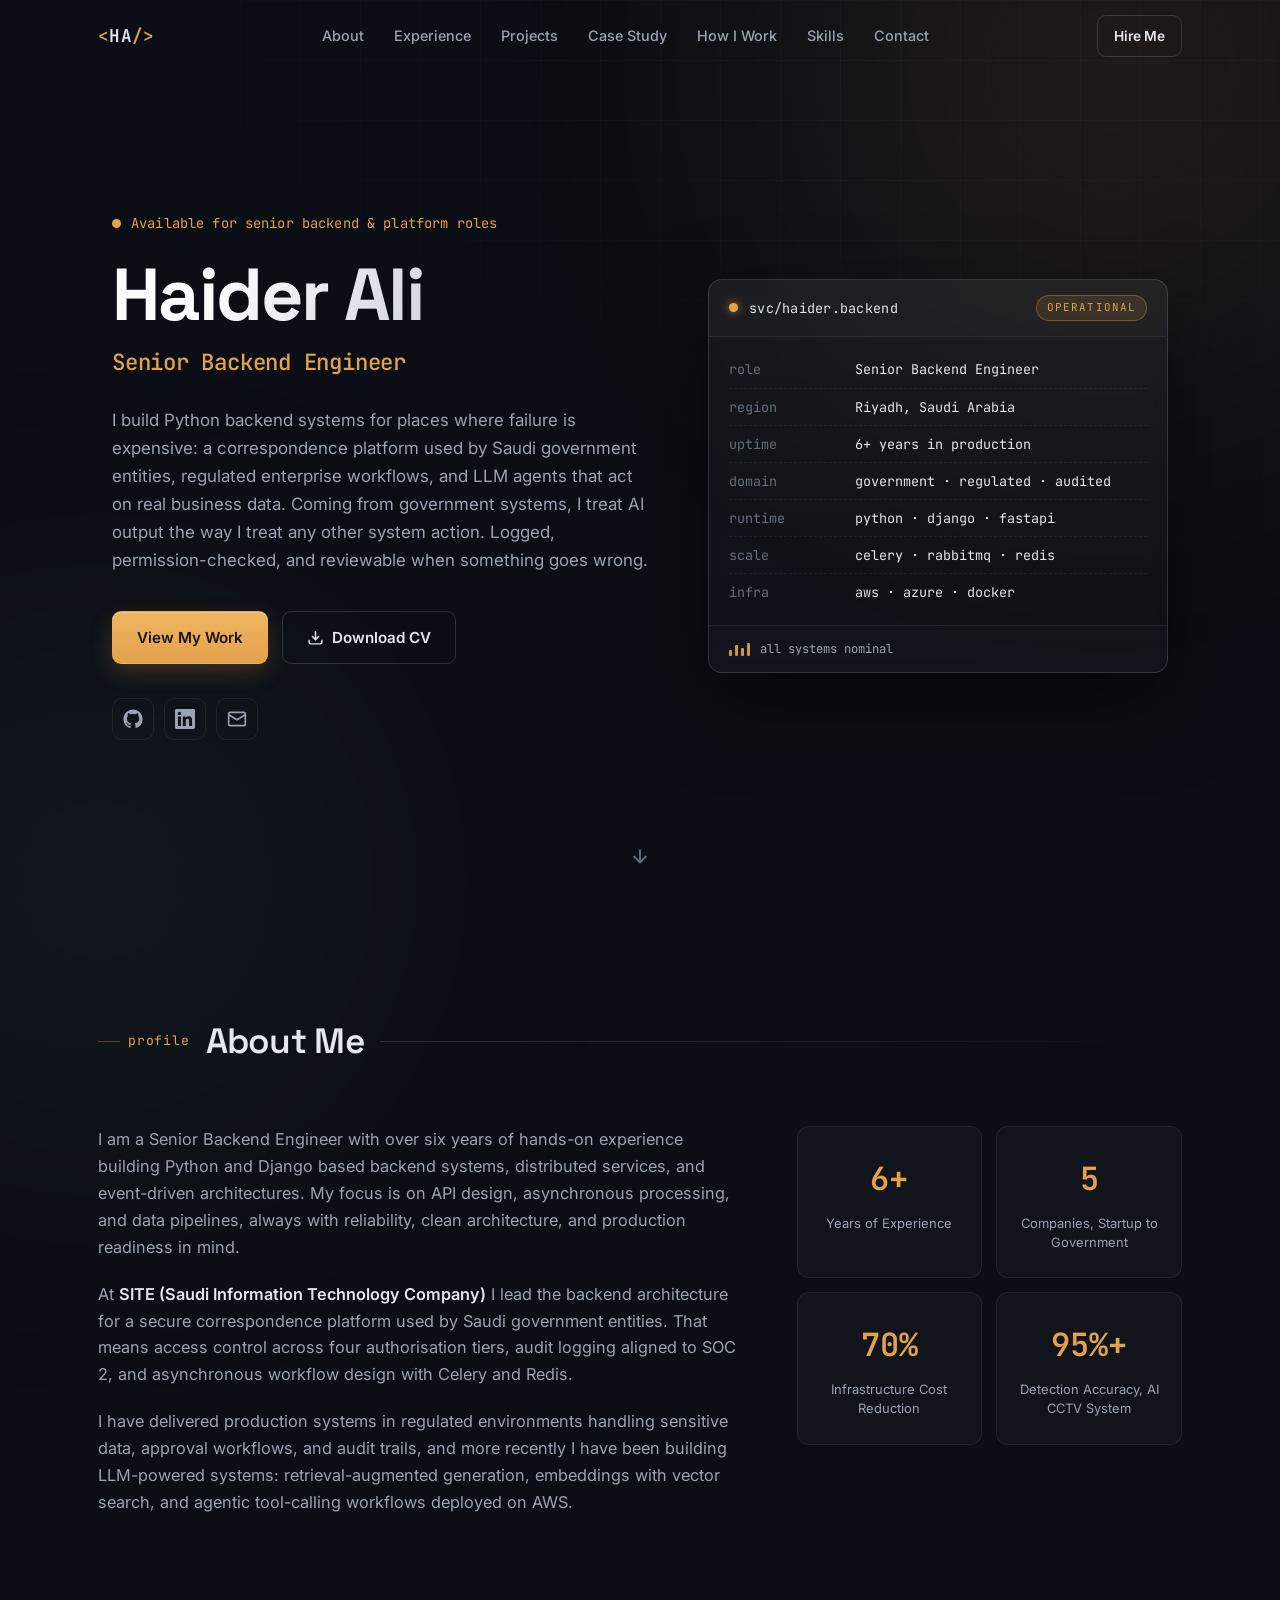
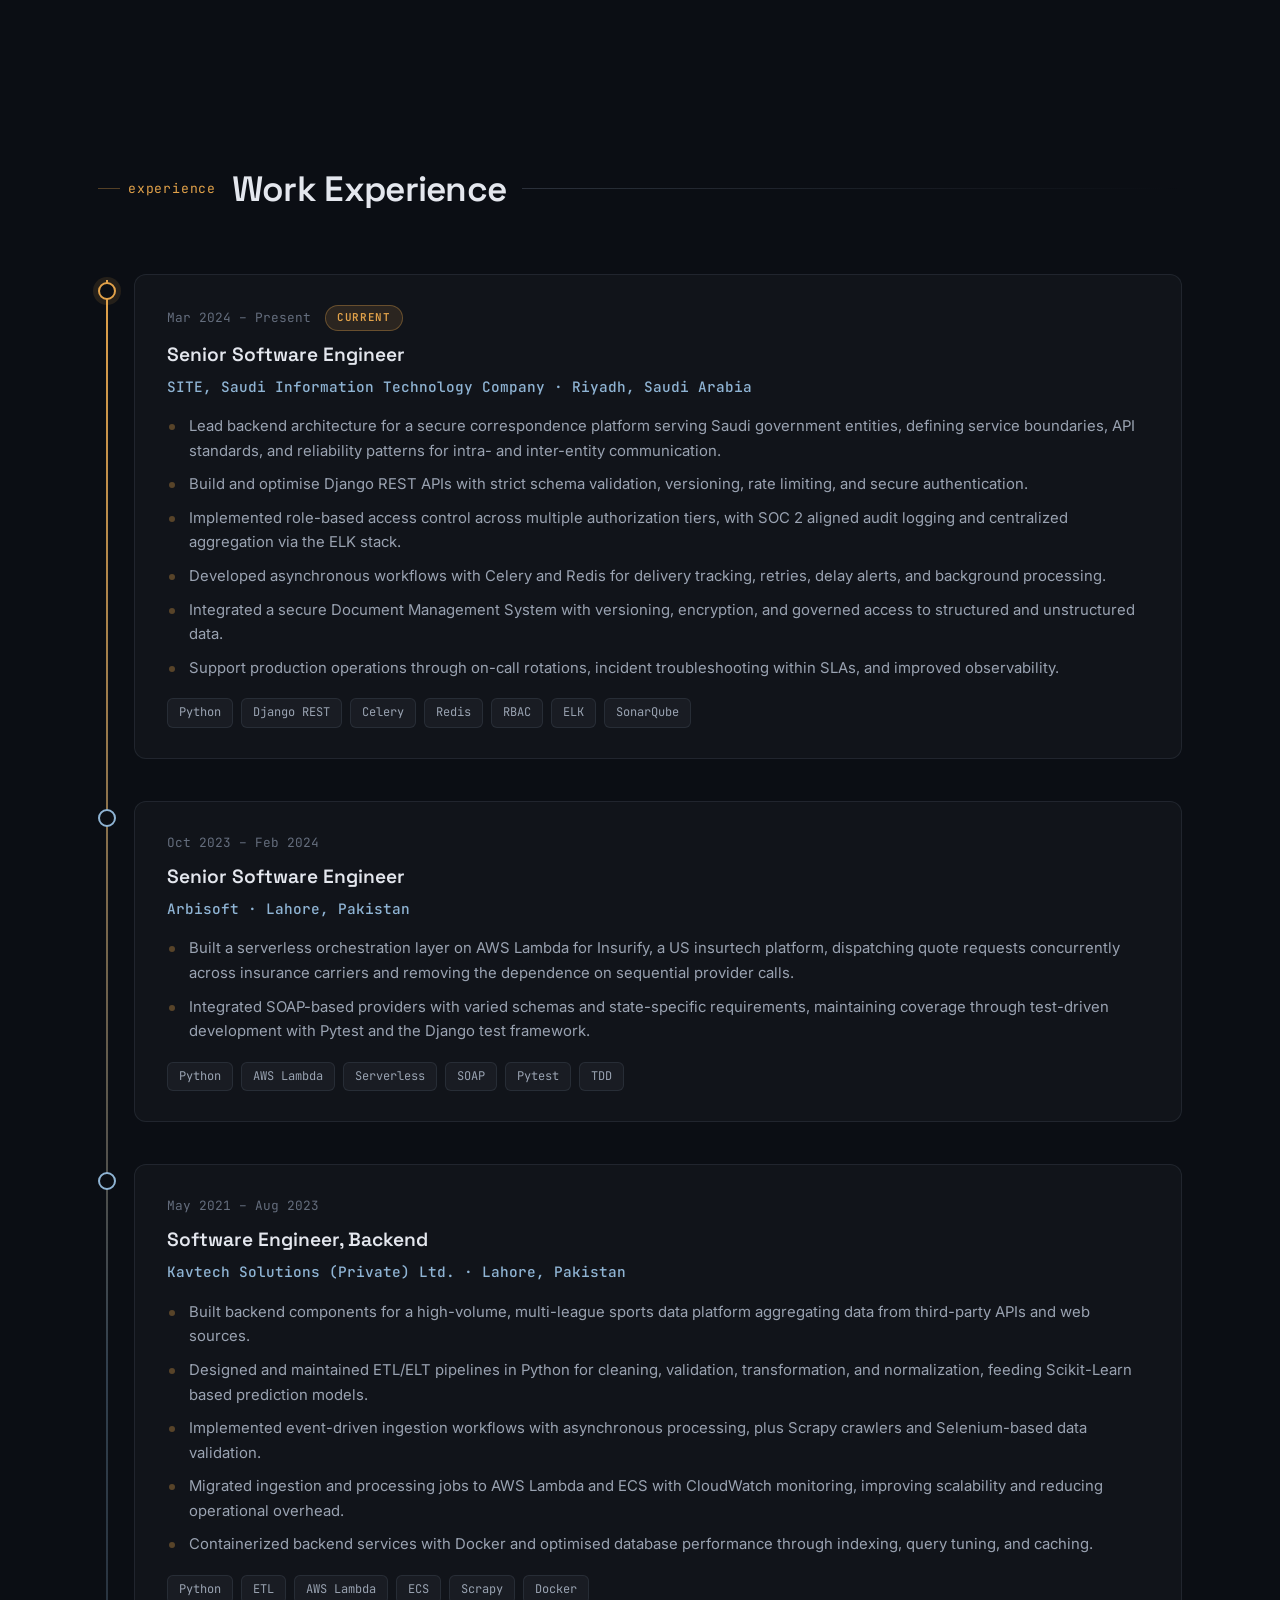
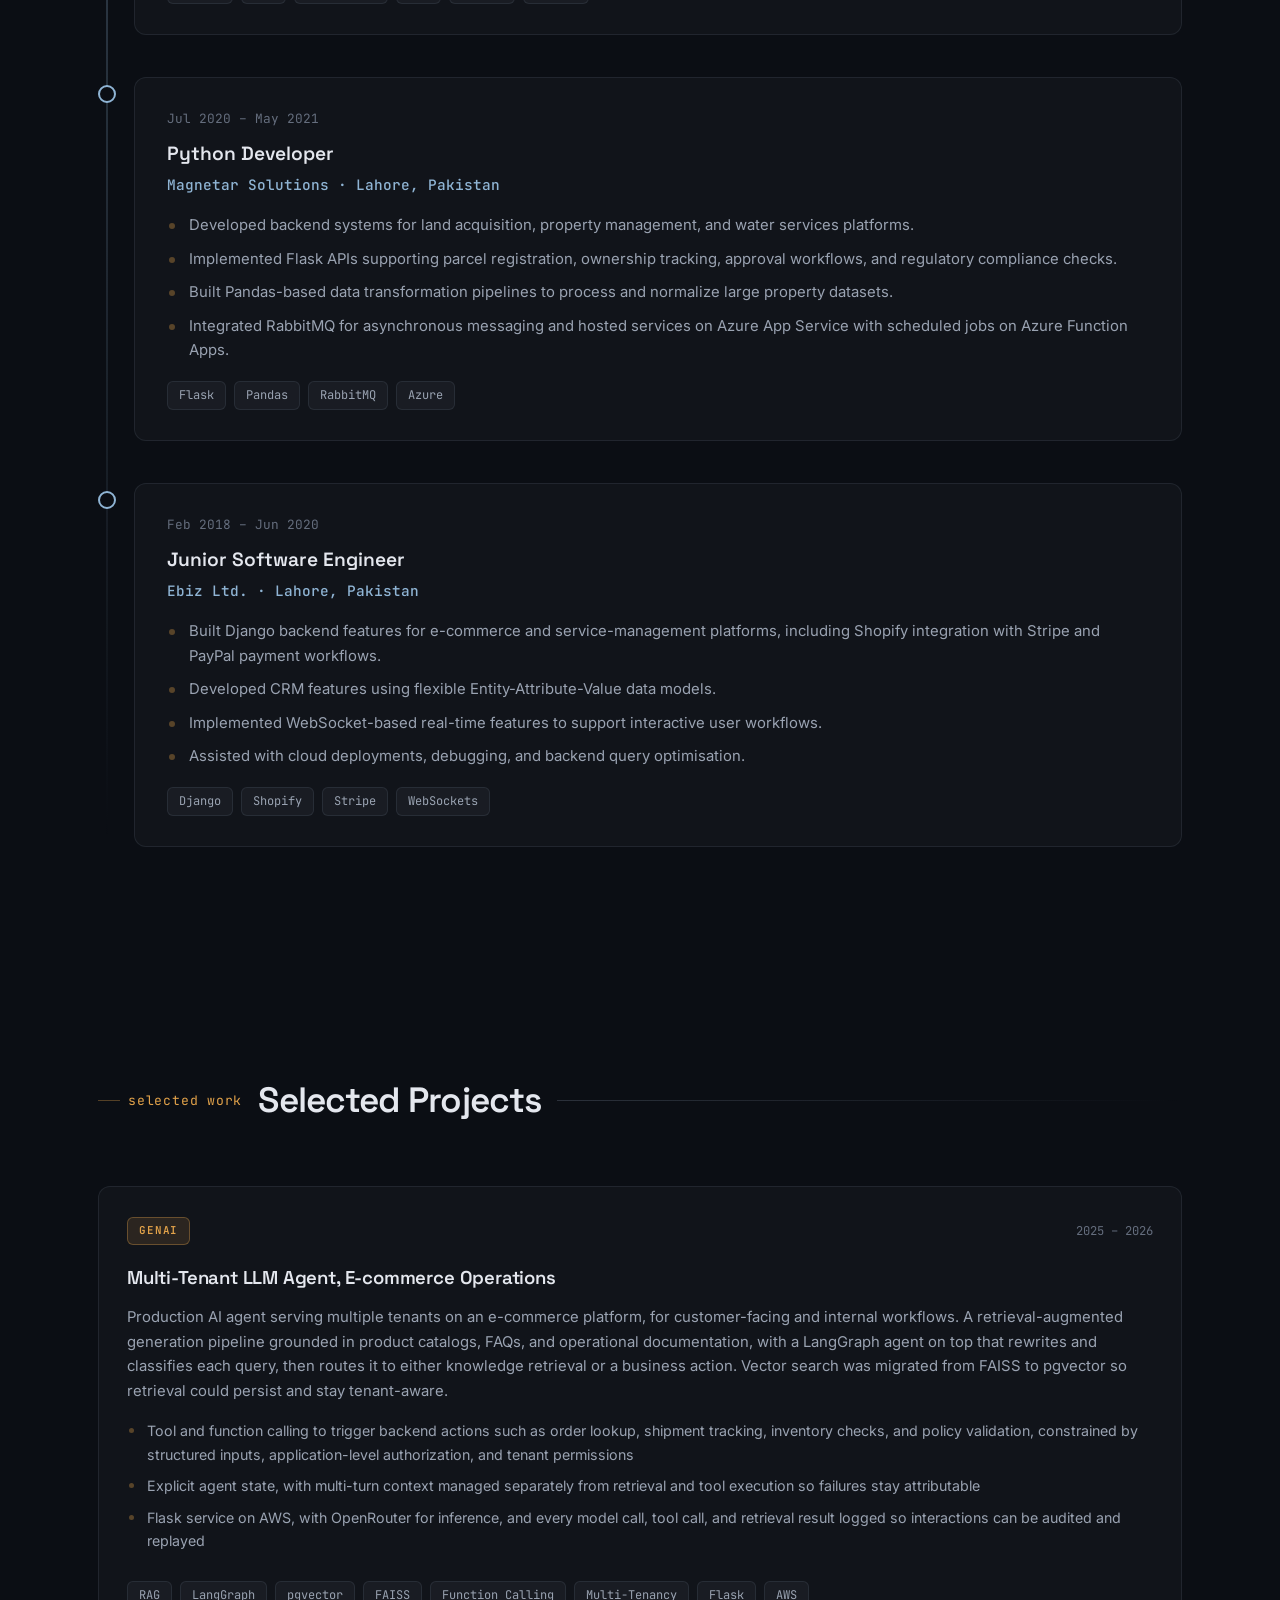
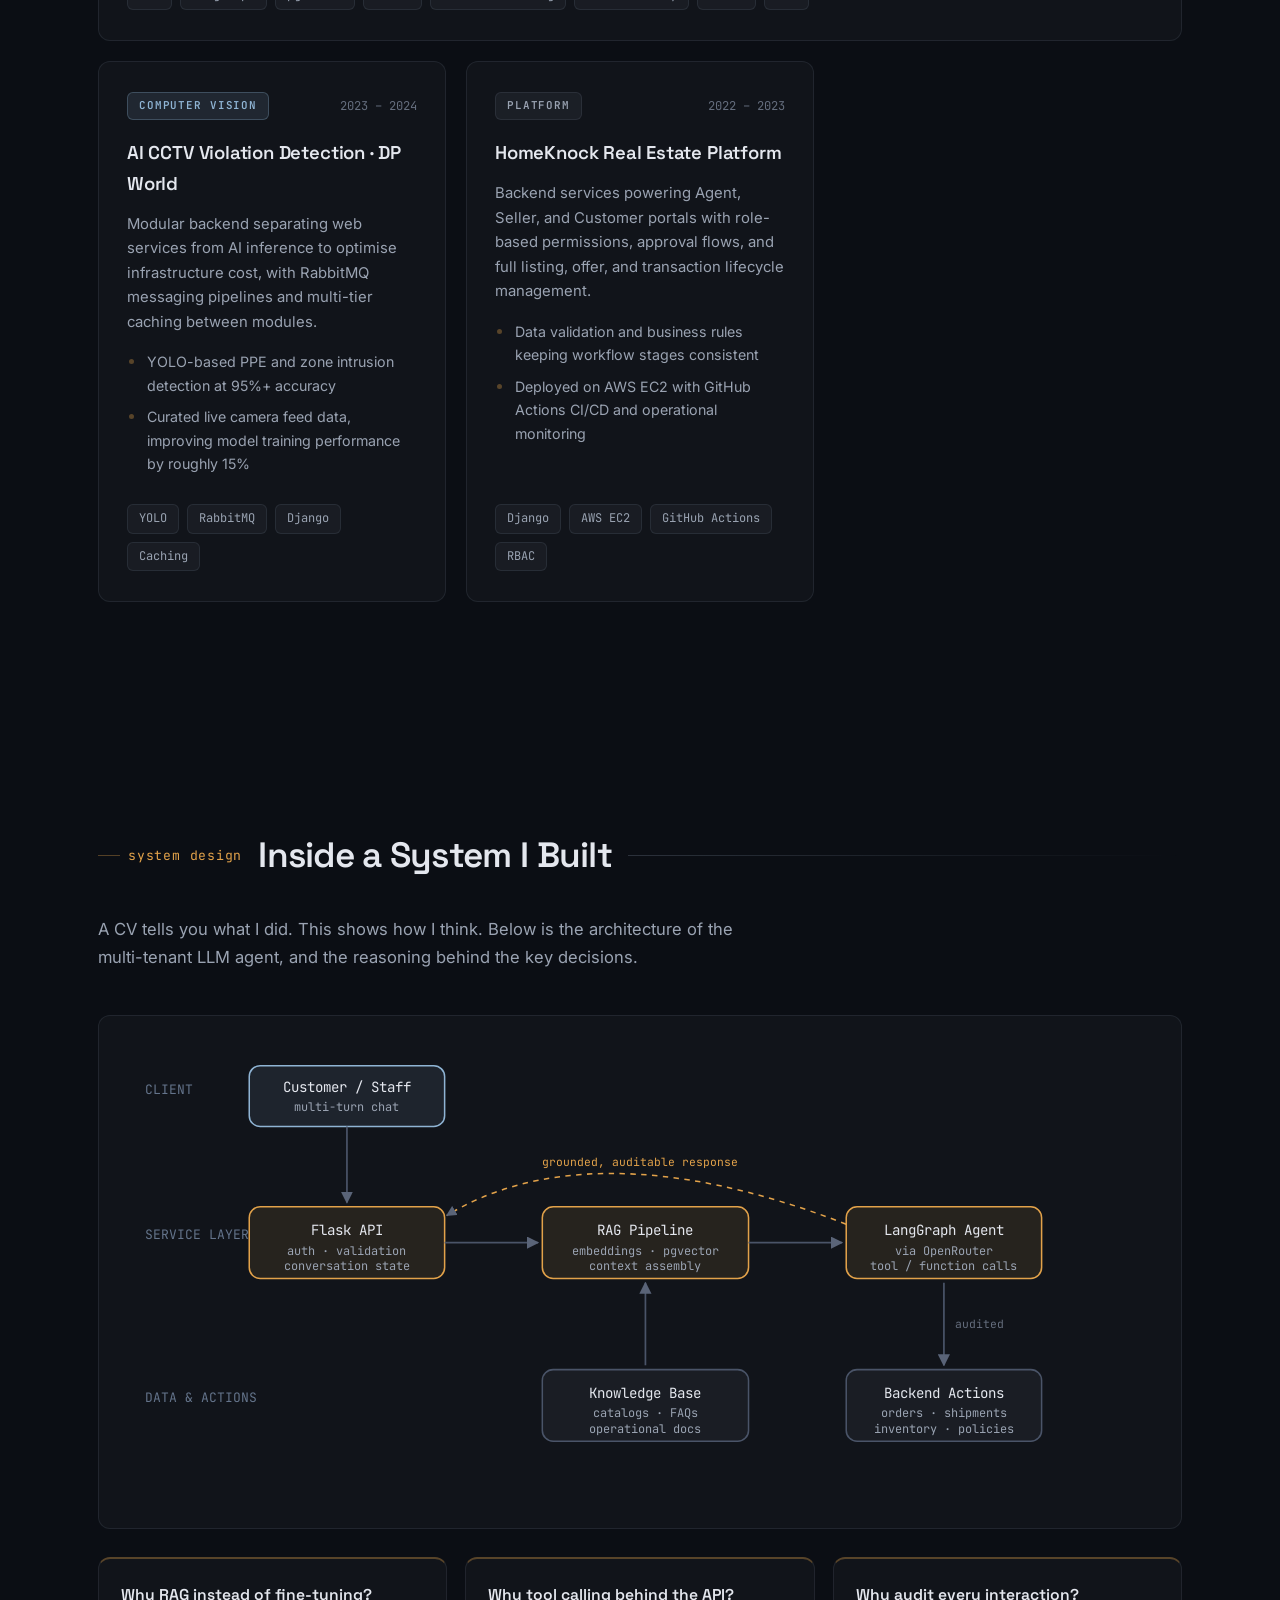
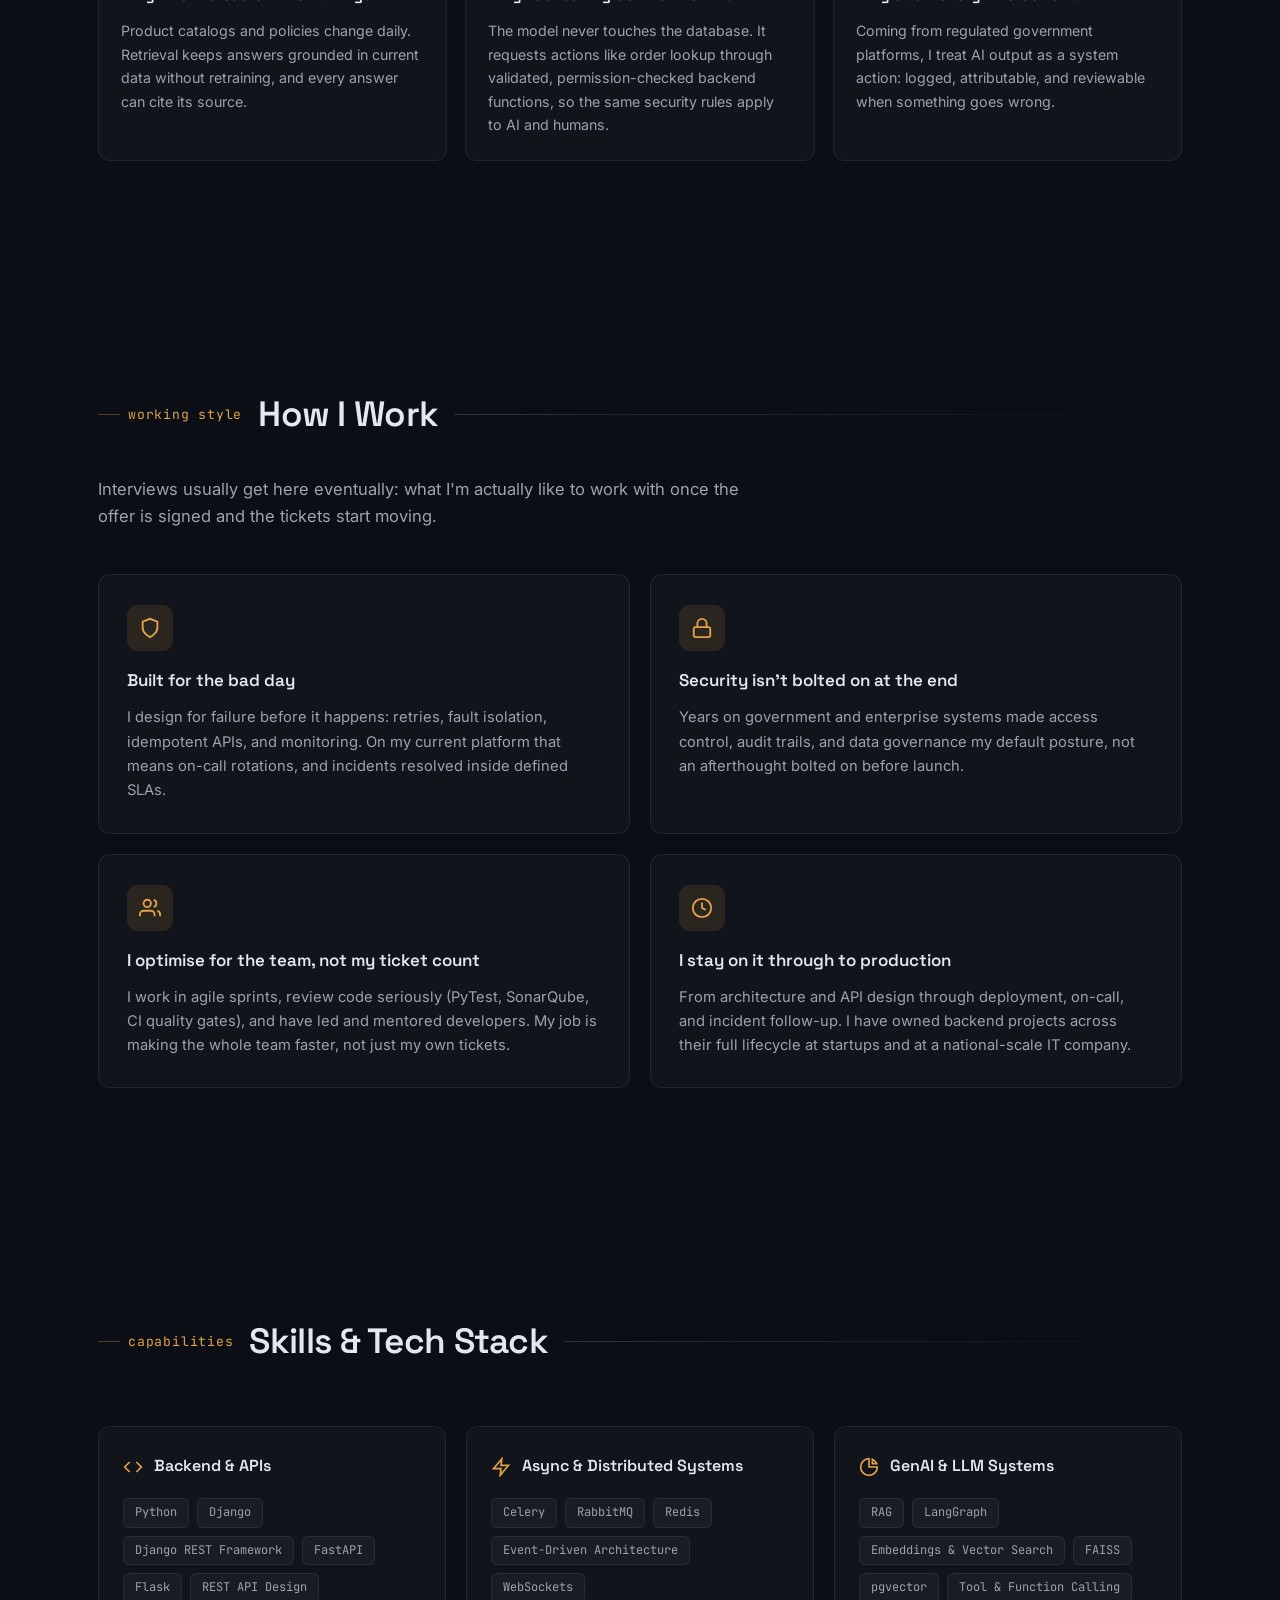
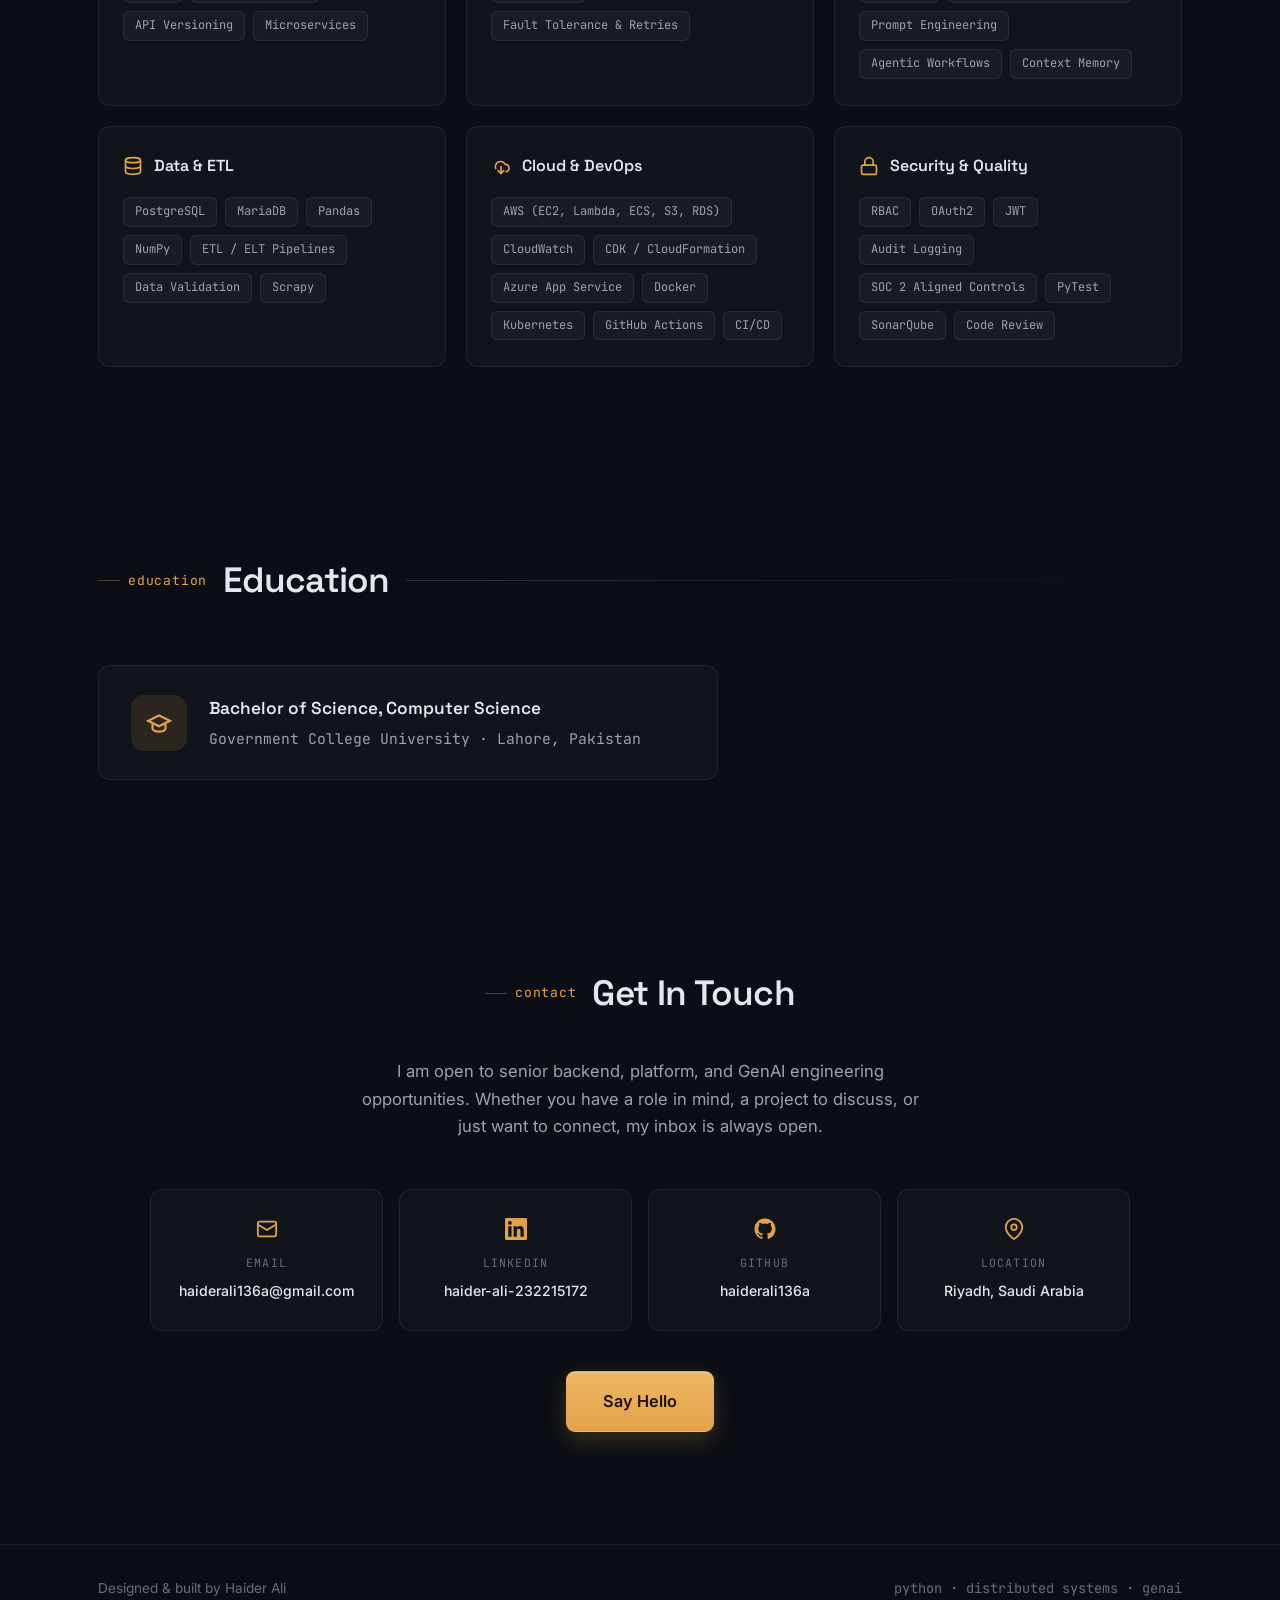
==== commit 5f387d2a: "Restore FastAPI to stack and metadata, keep Flask accurate to the ez-chatbot architecture" ====
--- a/index.html
+++ b/index.html
@@ -13,7 +13,7 @@
   <meta property="og:image" content="https://haiderali136a.github.io/assets/og-image.png" />
   <meta property="og:image:width" content="1200" />
   <meta property="og:image:height" content="630" />
-  <meta property="og:image:alt" content="Haider Ali, Senior Backend Engineer. Python, Django, Flask, AWS, LLM systems. Riyadh, Saudi Arabia." />
+  <meta property="og:image:alt" content="Haider Ali, Senior Backend Engineer. Python, Django, FastAPI, AWS, LLM systems. Riyadh, Saudi Arabia." />
   <meta name="twitter:card" content="summary_large_image" />
   <meta name="twitter:title" content="Haider Ali | Senior Backend Engineer" />
   <meta name="twitter:description" content="Python backend engineer specialising in distributed systems, event-driven architecture, data pipelines, and LLM-powered systems." />
@@ -37,7 +37,7 @@
       "https://github.com/haiderali136a",
       "https://linkedin.com/in/haider-ali-232215172"
     ],
-    "knowsAbout": ["Python", "Django", "Flask", "Distributed Systems", "Event-Driven Architecture", "AWS", "Retrieval-Augmented Generation", "LLM Systems"]
+    "knowsAbout": ["Python", "Django", "FastAPI", "Flask", "Distributed Systems", "Event-Driven Architecture", "AWS", "Retrieval-Augmented Generation", "LLM Systems"]
   }
   </script>
 </head>
@@ -109,7 +109,7 @@
         </div>
 
         <div class="hero-visual reveal delay-3">
-          <div class="svc-card" role="img" aria-label="Service status readout: Senior Backend Engineer based in Riyadh, 6-plus years in production, working on government, regulated and audited platforms, built on Python, Django, Flask, Celery, RabbitMQ, Redis, AWS, Azure and Docker. All systems nominal.">
+          <div class="svc-card" role="img" aria-label="Service status readout: Senior Backend Engineer based in Riyadh, 6-plus years in production, working on government, regulated and audited platforms, built on Python, Django, FastAPI, Celery, RabbitMQ, Redis, AWS, Azure and Docker. All systems nominal.">
             <div class="svc-head">
               <span class="svc-dot"></span>
               <span class="svc-name">svc/haider.backend</span>
@@ -120,7 +120,7 @@
               <div class="svc-row"><dt>region</dt><dd>Riyadh, Saudi Arabia</dd></div>
               <div class="svc-row"><dt>uptime</dt><dd>6+ years in production</dd></div>
               <div class="svc-row"><dt>domain</dt><dd>government · regulated · audited</dd></div>
-              <div class="svc-row"><dt>runtime</dt><dd>python · django · flask</dd></div>
+              <div class="svc-row"><dt>runtime</dt><dd>python · django · fastapi</dd></div>
               <div class="svc-row"><dt>scale</dt><dd>celery · rabbitmq · redis</dd></div>
               <div class="svc-row"><dt>infra</dt><dd>aws · azure · docker</dd></div>
             </dl>
@@ -529,7 +529,7 @@
               <h3>Backend &amp; APIs</h3>
             </div>
             <div class="tag-row">
-              <span class="tag">Python</span><span class="tag">Django</span><span class="tag">Django REST Framework</span><span class="tag">Flask</span><span class="tag">REST API Design</span><span class="tag">API Versioning</span><span class="tag">Microservices</span>
+              <span class="tag">Python</span><span class="tag">Django</span><span class="tag">Django REST Framework</span><span class="tag">FastAPI</span><span class="tag">Flask</span><span class="tag">REST API Design</span><span class="tag">API Versioning</span><span class="tag">Microservices</span>
             </div>
           </div>
 
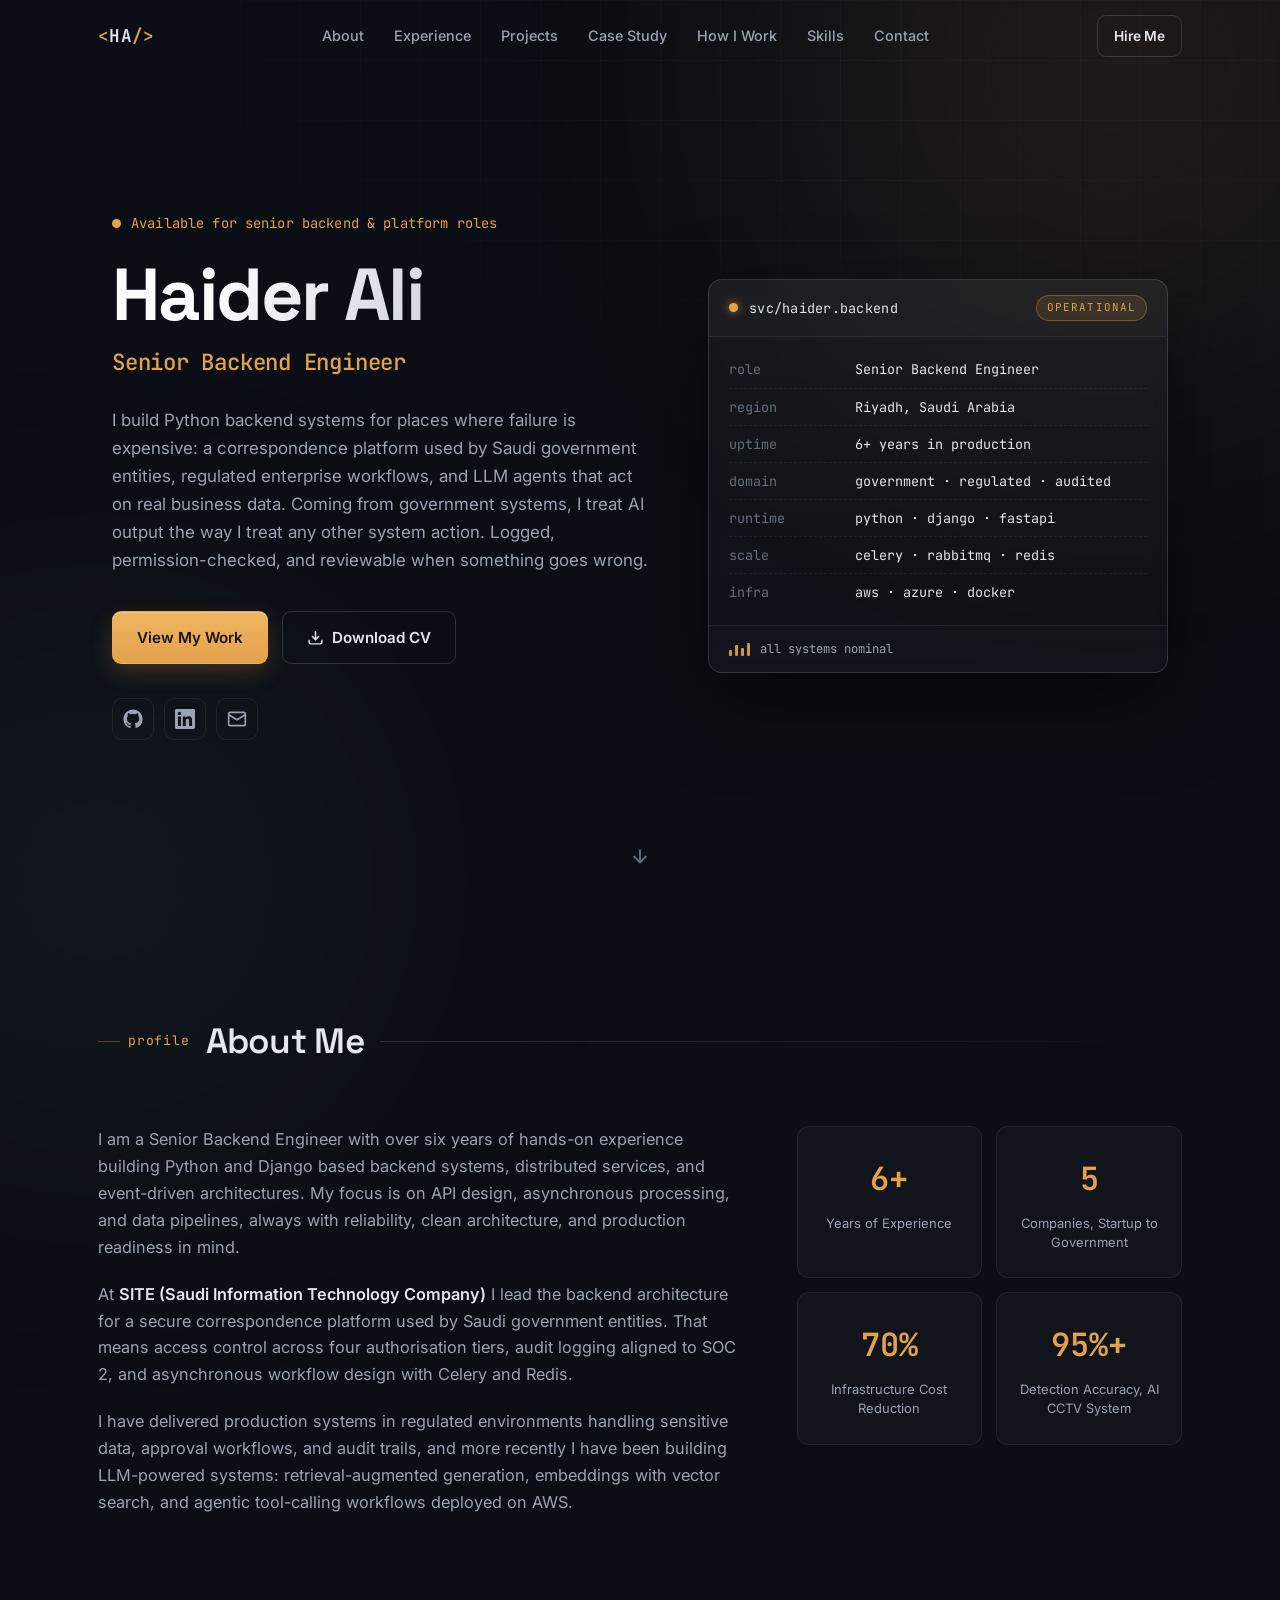
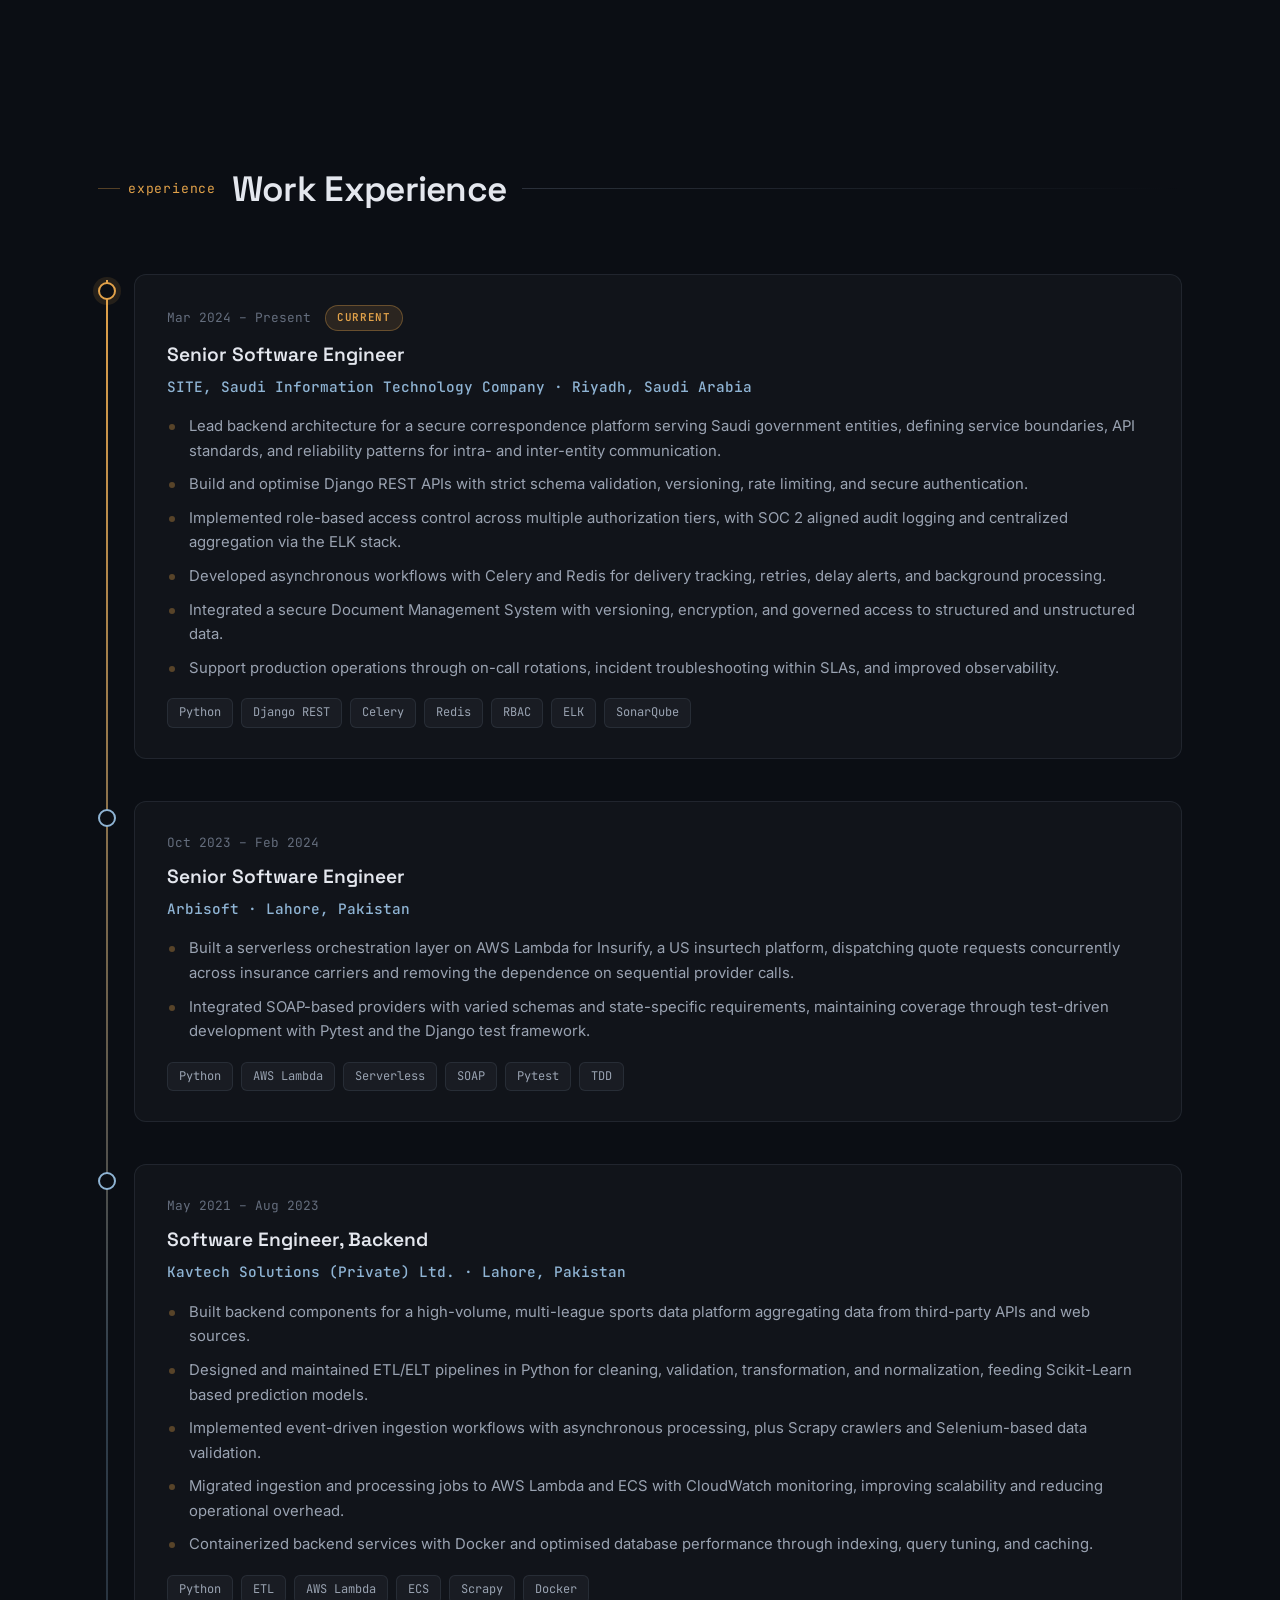
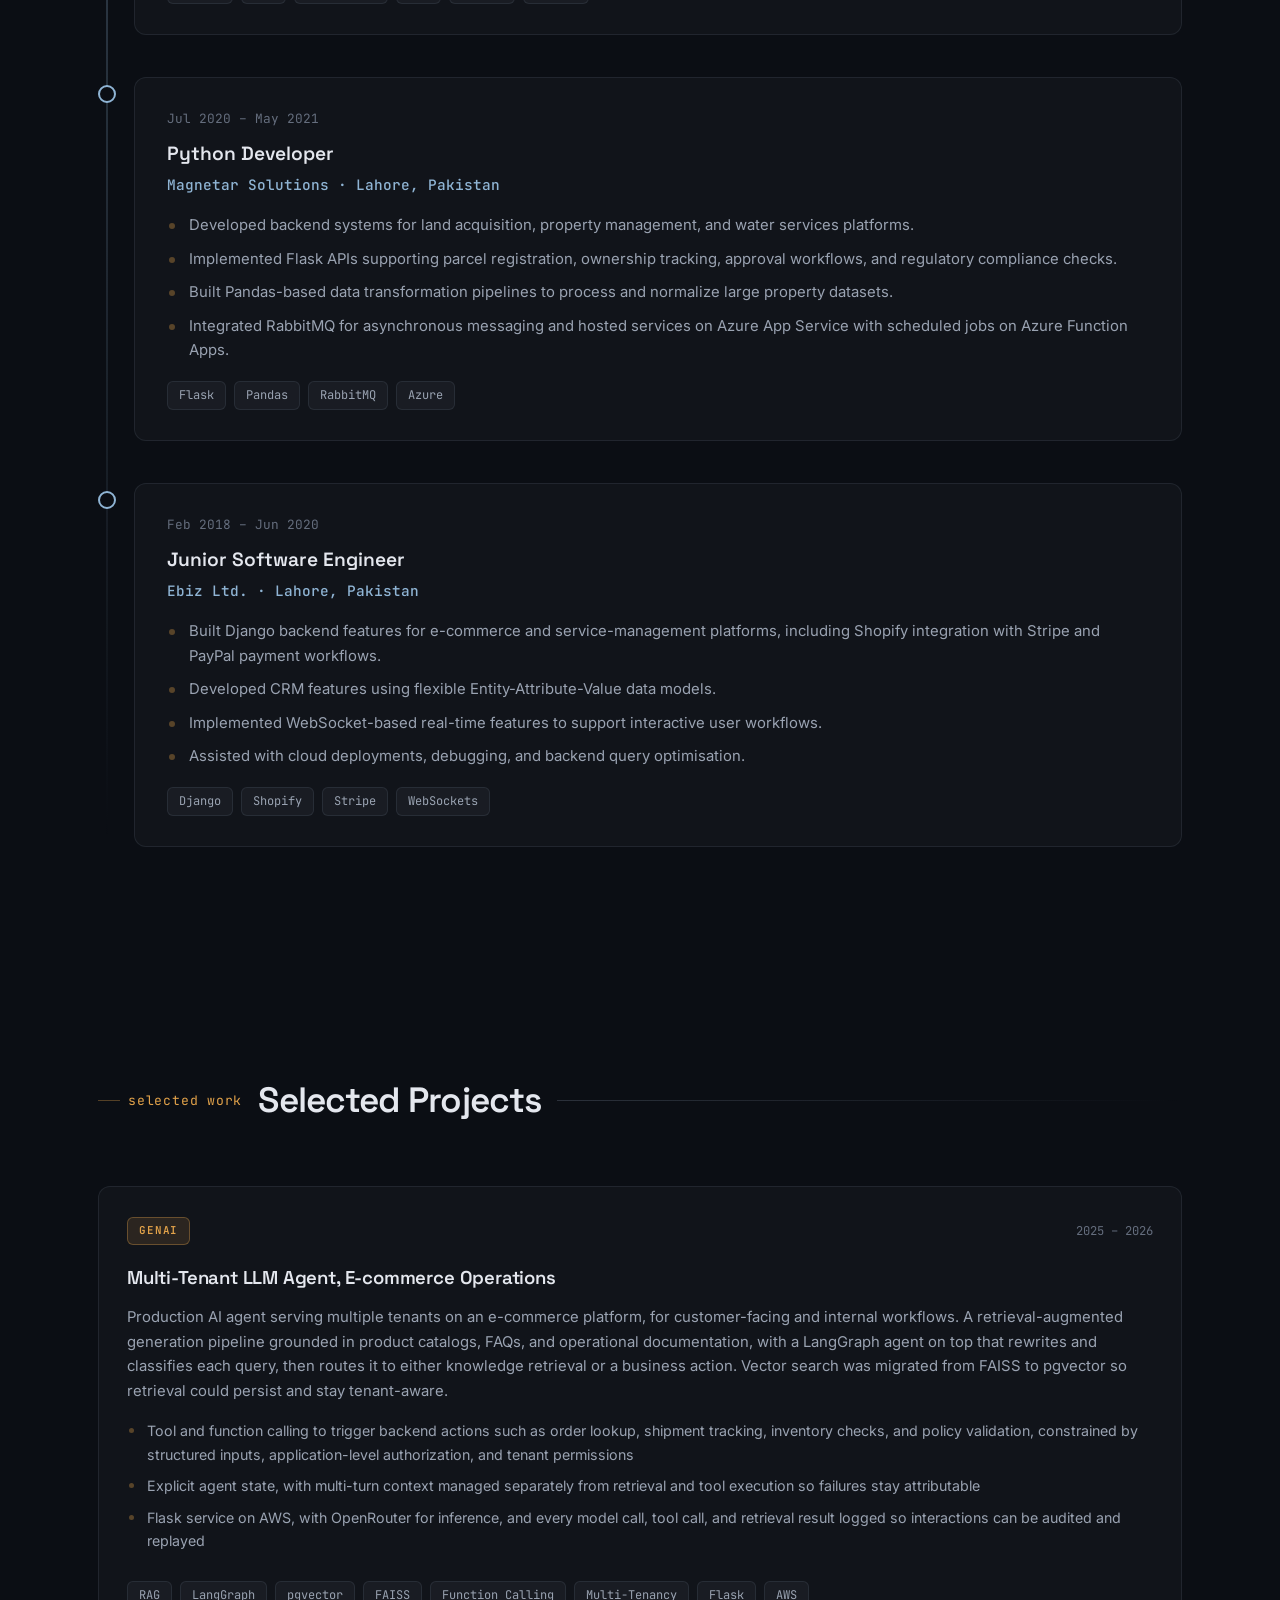
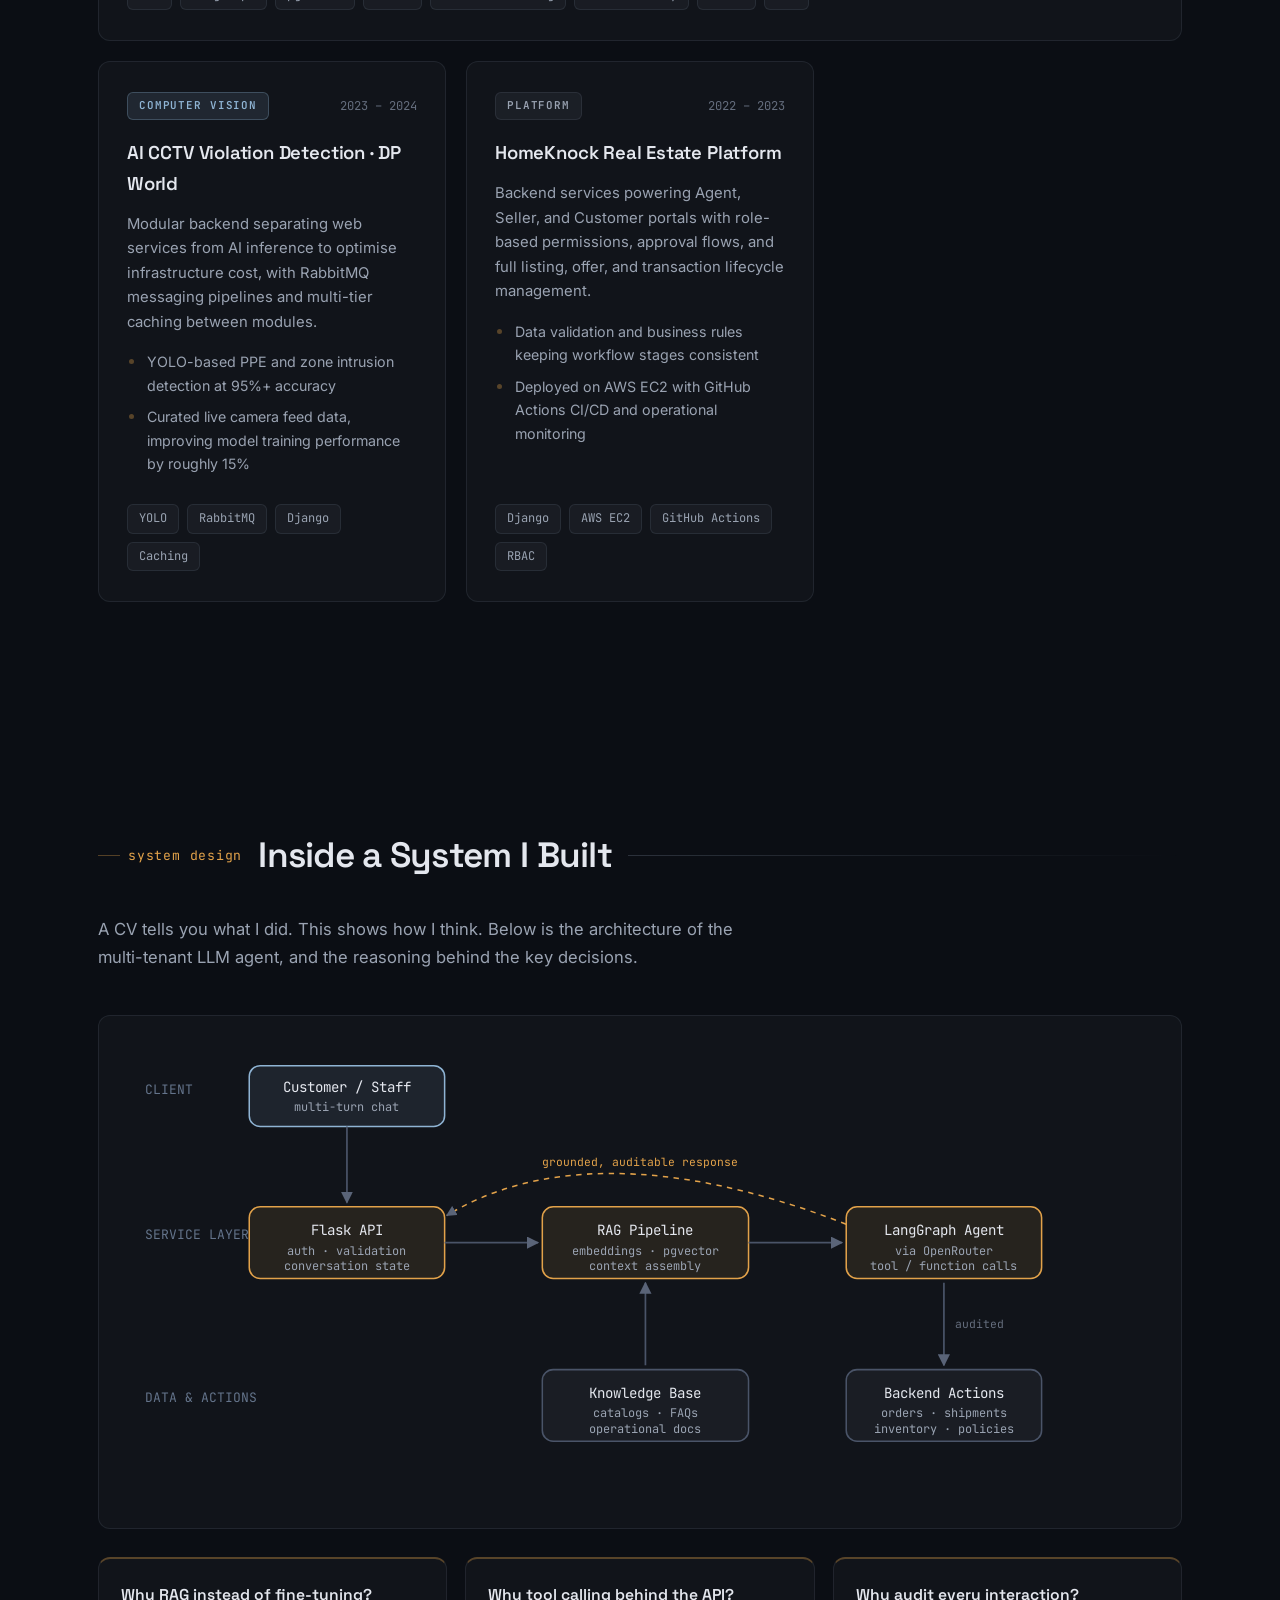
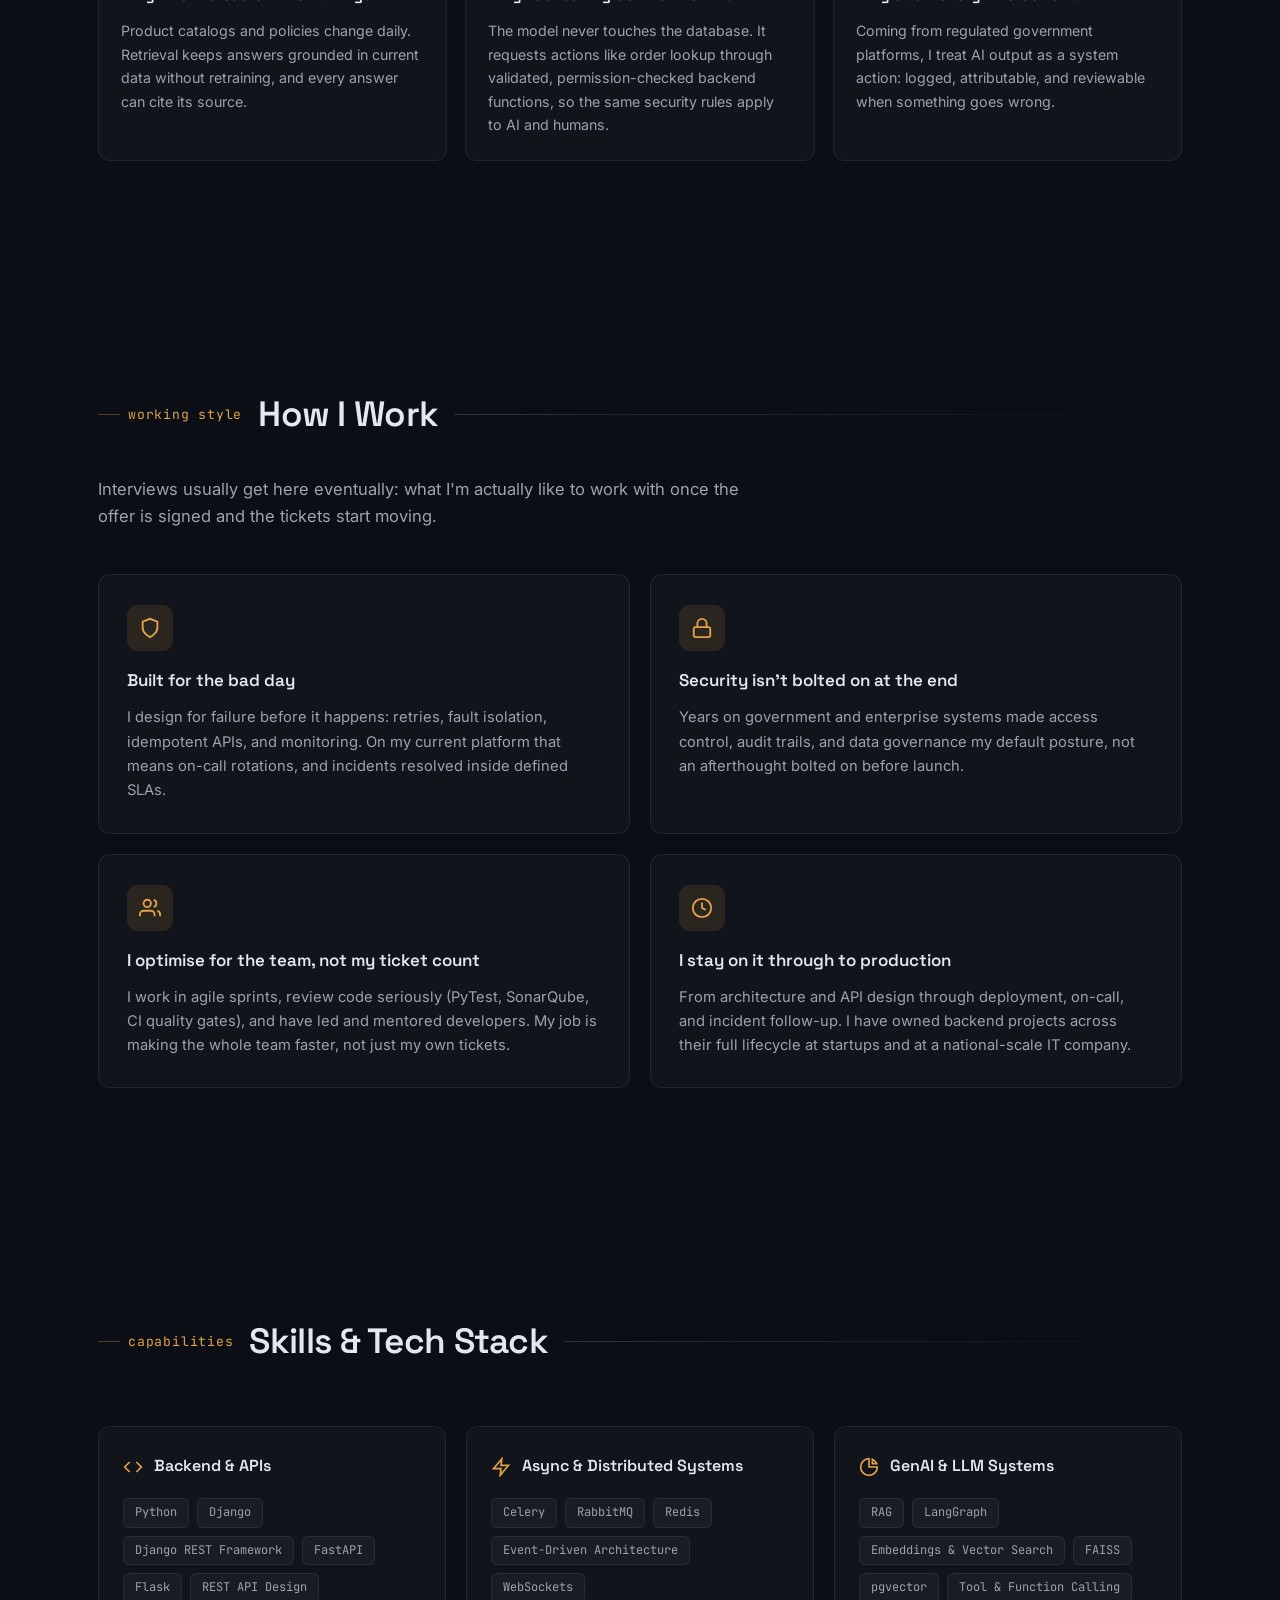
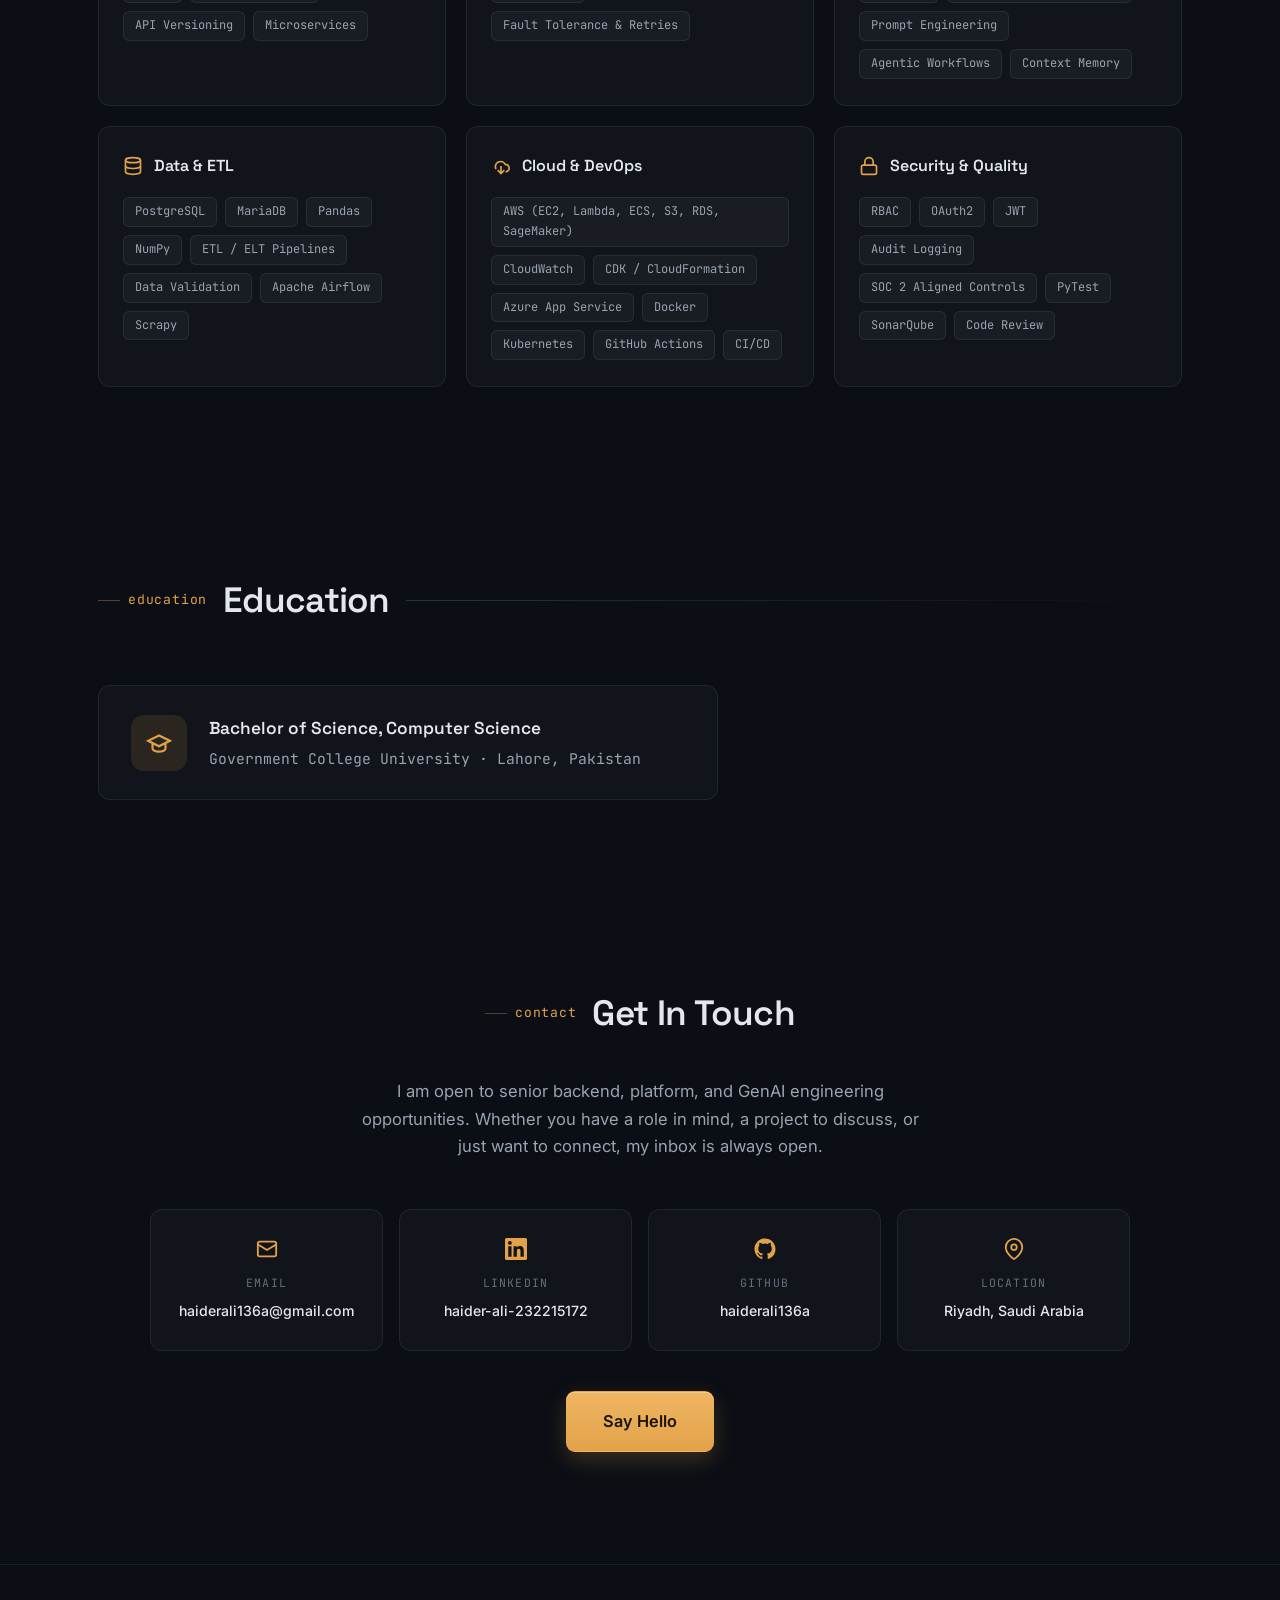
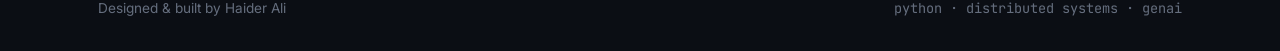
==== commit ceceb154: "Restore Airflow and SageMaker to skills" ====
--- a/index.html
+++ b/index.html
@@ -559,7 +559,7 @@
               <h3>Data &amp; ETL</h3>
             </div>
             <div class="tag-row">
-              <span class="tag">PostgreSQL</span><span class="tag">MariaDB</span><span class="tag">Pandas</span><span class="tag">NumPy</span><span class="tag">ETL / ELT Pipelines</span><span class="tag">Data Validation</span><span class="tag">Scrapy</span>
+              <span class="tag">PostgreSQL</span><span class="tag">MariaDB</span><span class="tag">Pandas</span><span class="tag">NumPy</span><span class="tag">ETL / ELT Pipelines</span><span class="tag">Data Validation</span><span class="tag">Apache Airflow</span><span class="tag">Scrapy</span>
             </div>
           </div>
 
@@ -569,7 +569,7 @@
               <h3>Cloud &amp; DevOps</h3>
             </div>
             <div class="tag-row">
-              <span class="tag">AWS (EC2, Lambda, ECS, S3, RDS)</span><span class="tag">CloudWatch</span><span class="tag">CDK / CloudFormation</span><span class="tag">Azure App Service</span><span class="tag">Docker</span><span class="tag">Kubernetes</span><span class="tag">GitHub Actions</span><span class="tag">CI/CD</span>
+              <span class="tag">AWS (EC2, Lambda, ECS, S3, RDS, SageMaker)</span><span class="tag">CloudWatch</span><span class="tag">CDK / CloudFormation</span><span class="tag">Azure App Service</span><span class="tag">Docker</span><span class="tag">Kubernetes</span><span class="tag">GitHub Actions</span><span class="tag">CI/CD</span>
             </div>
           </div>
 
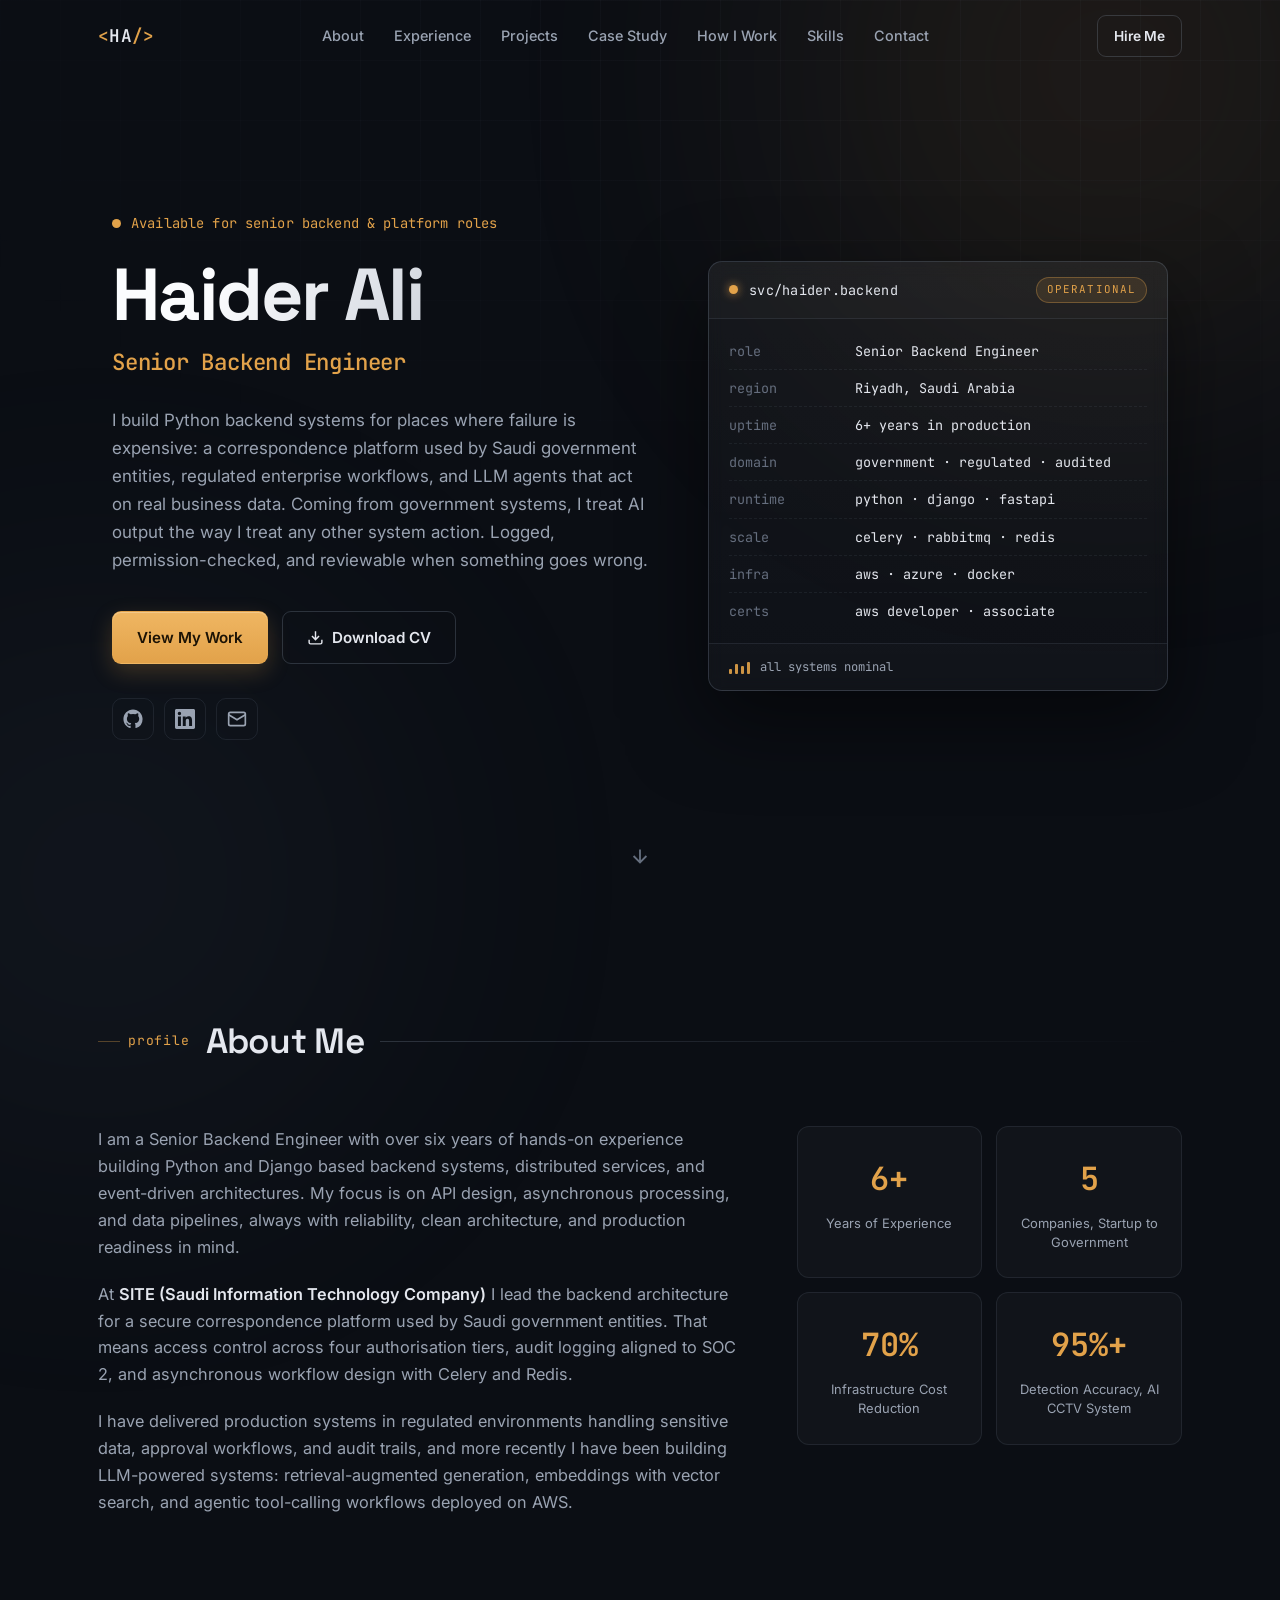
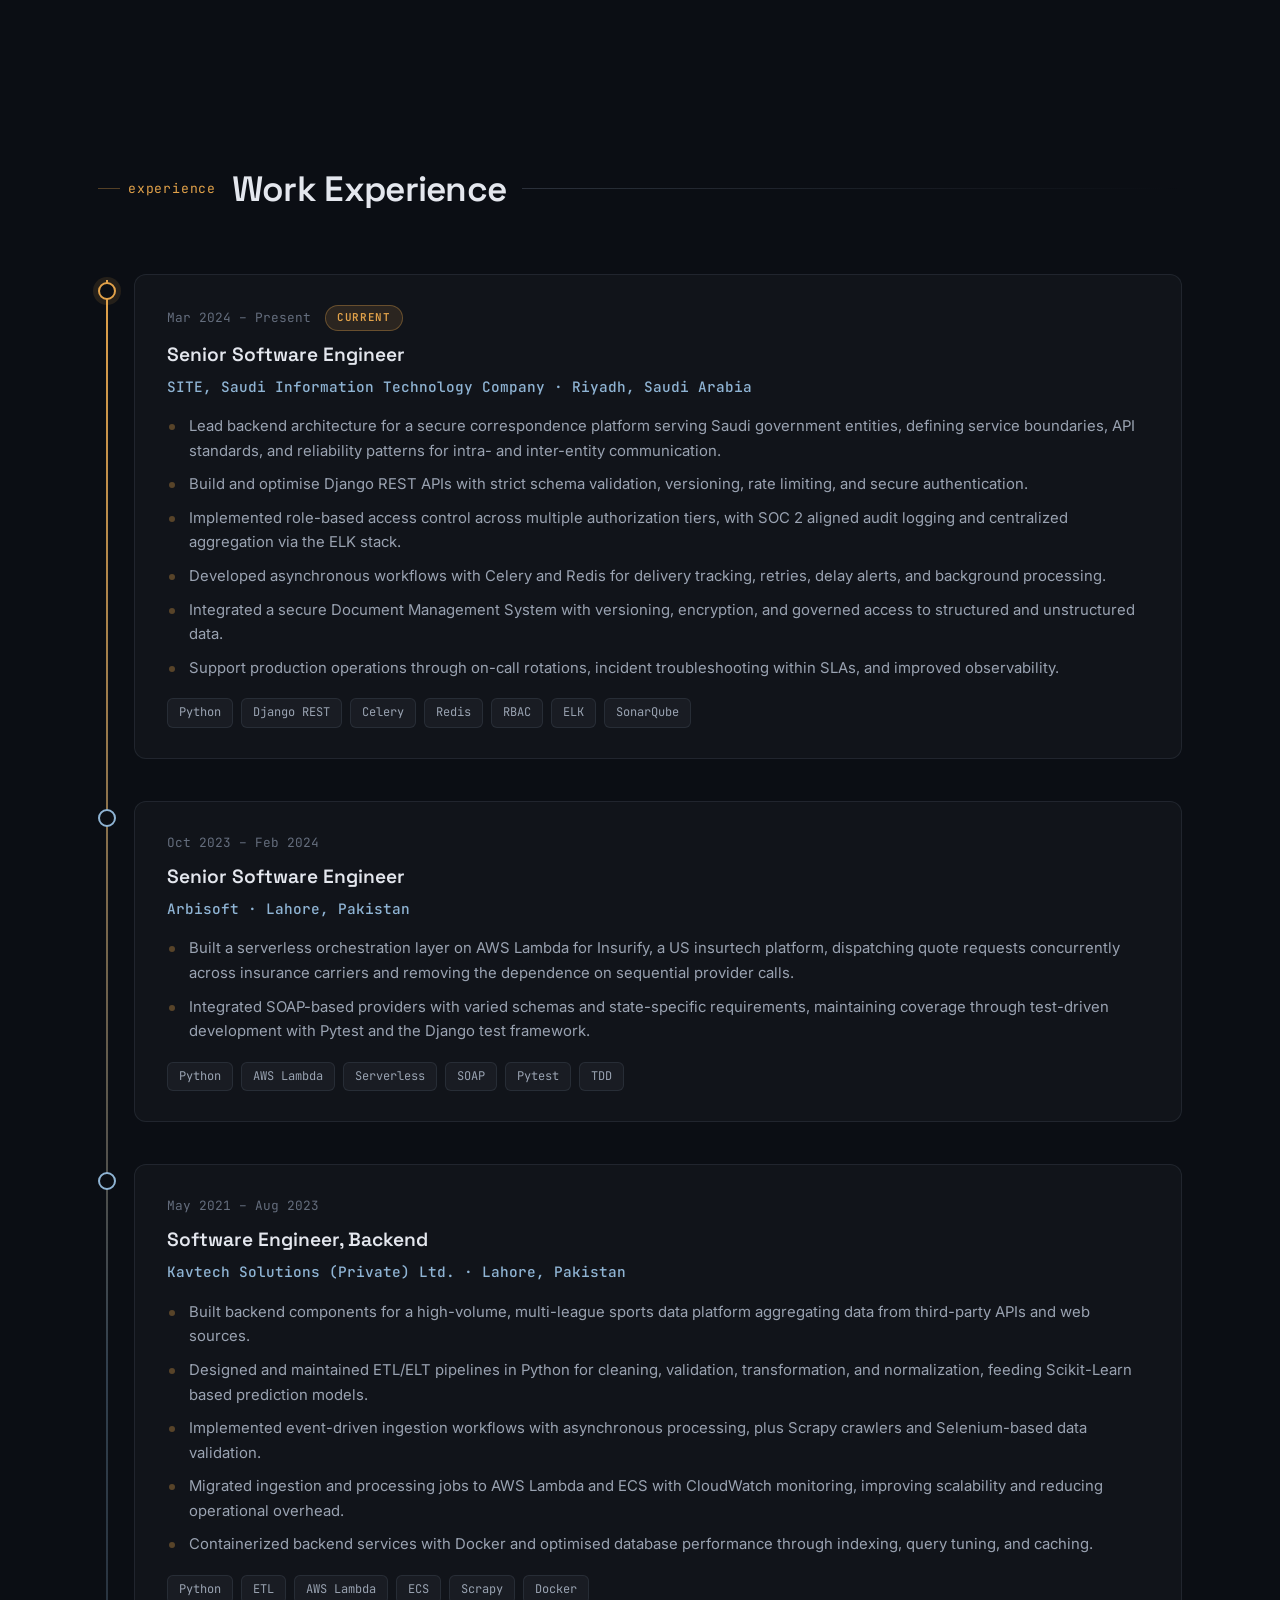
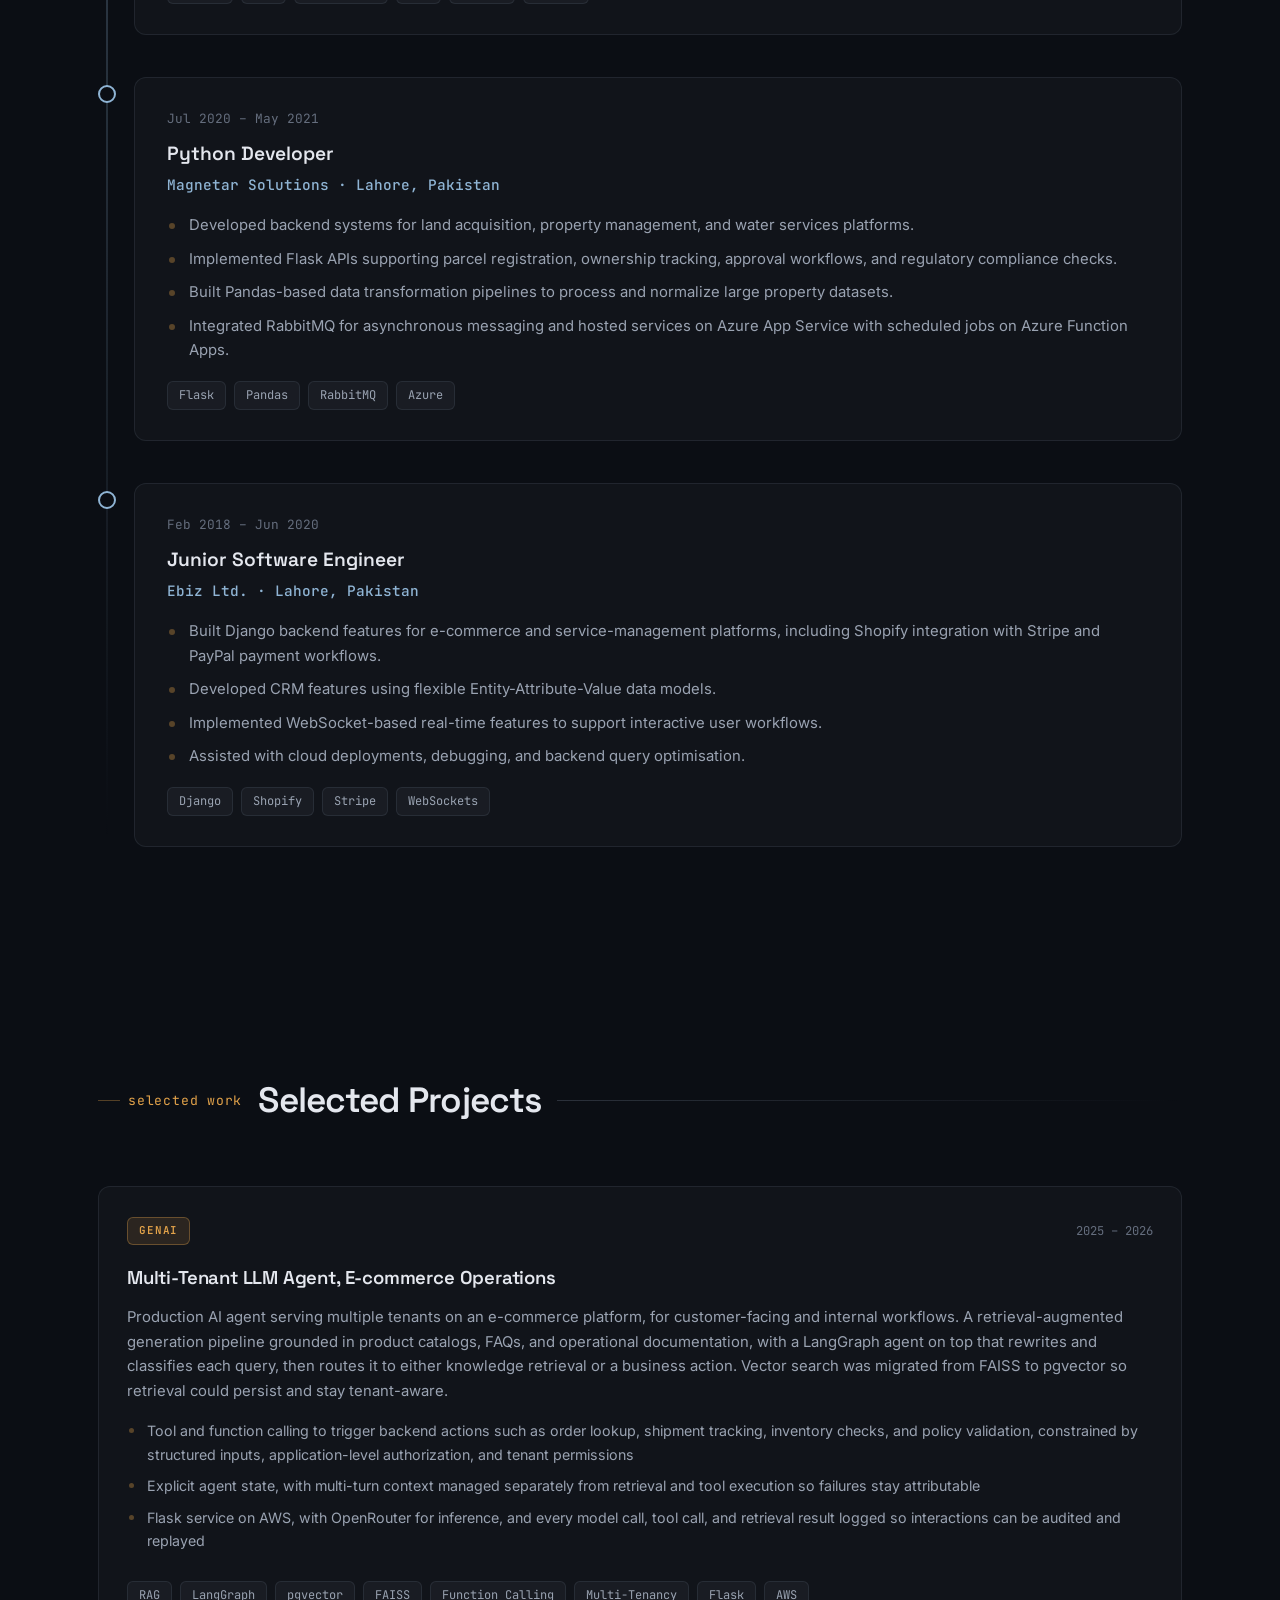
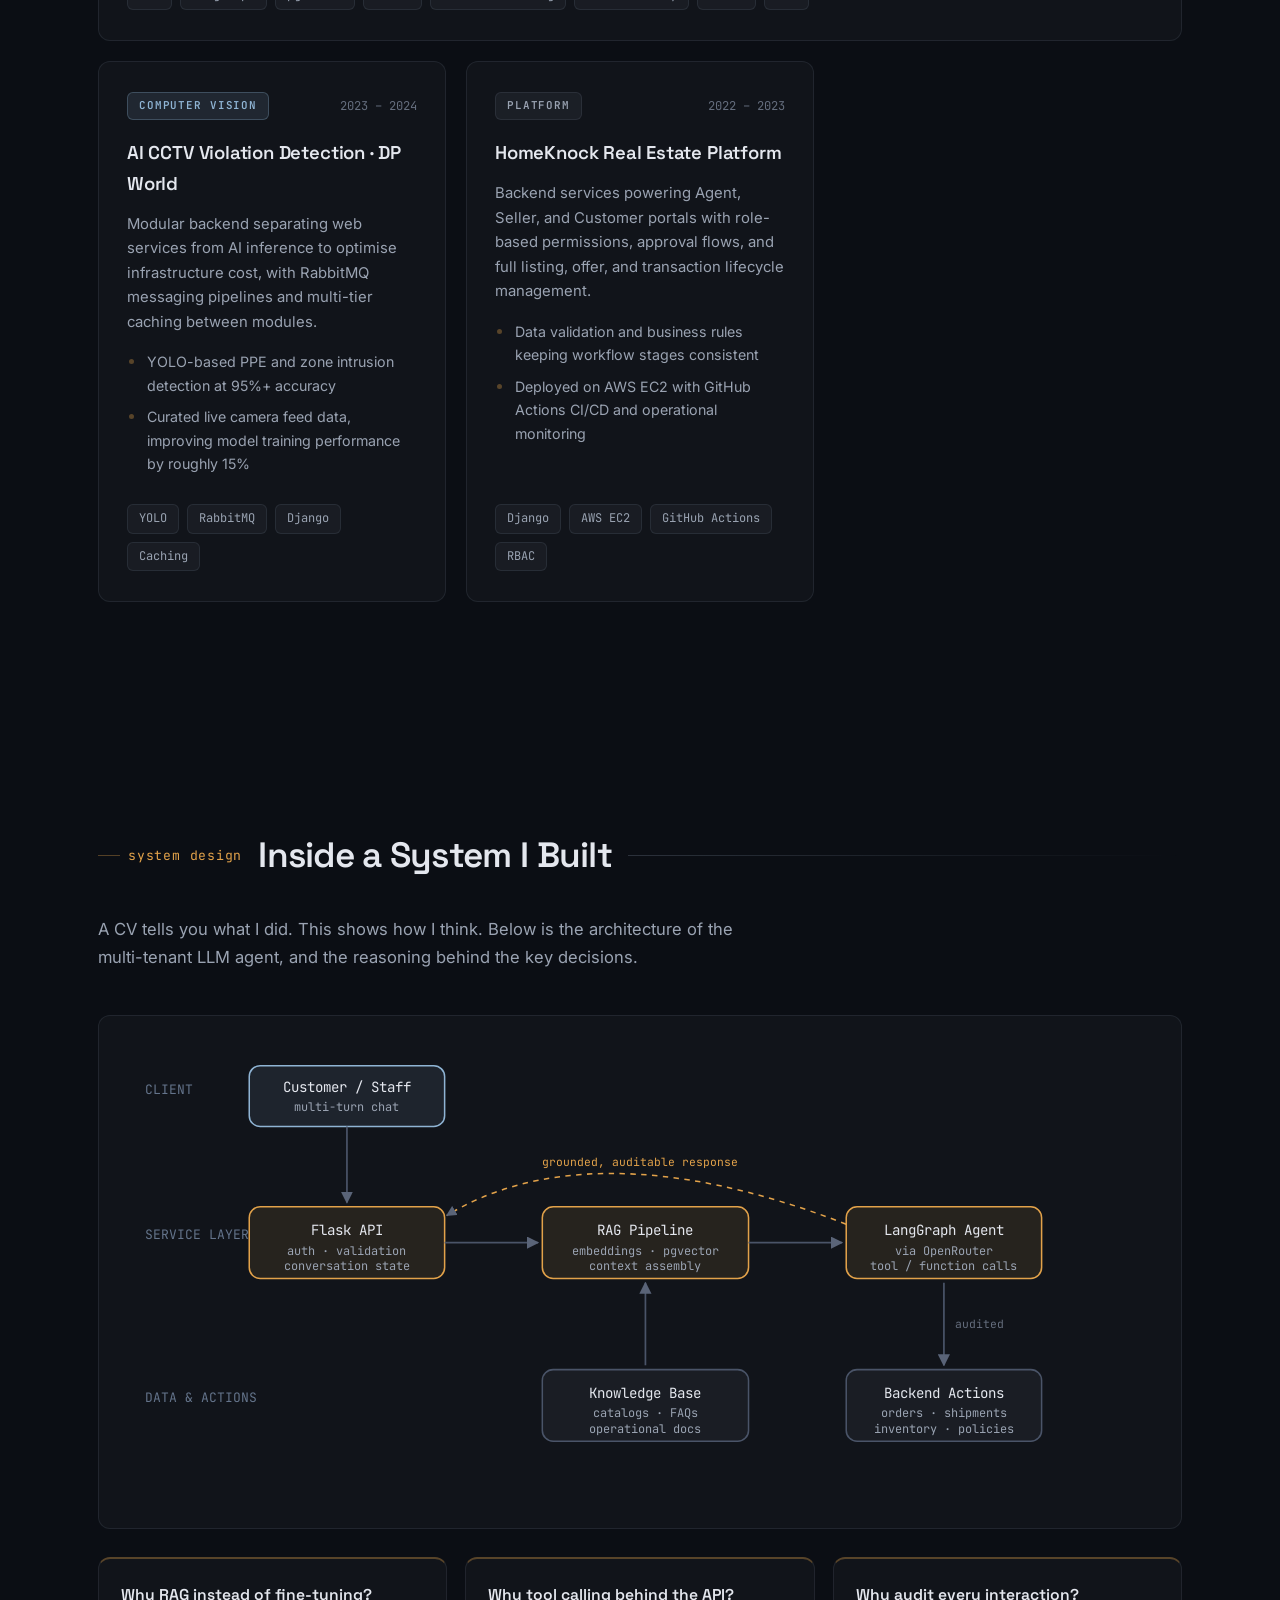
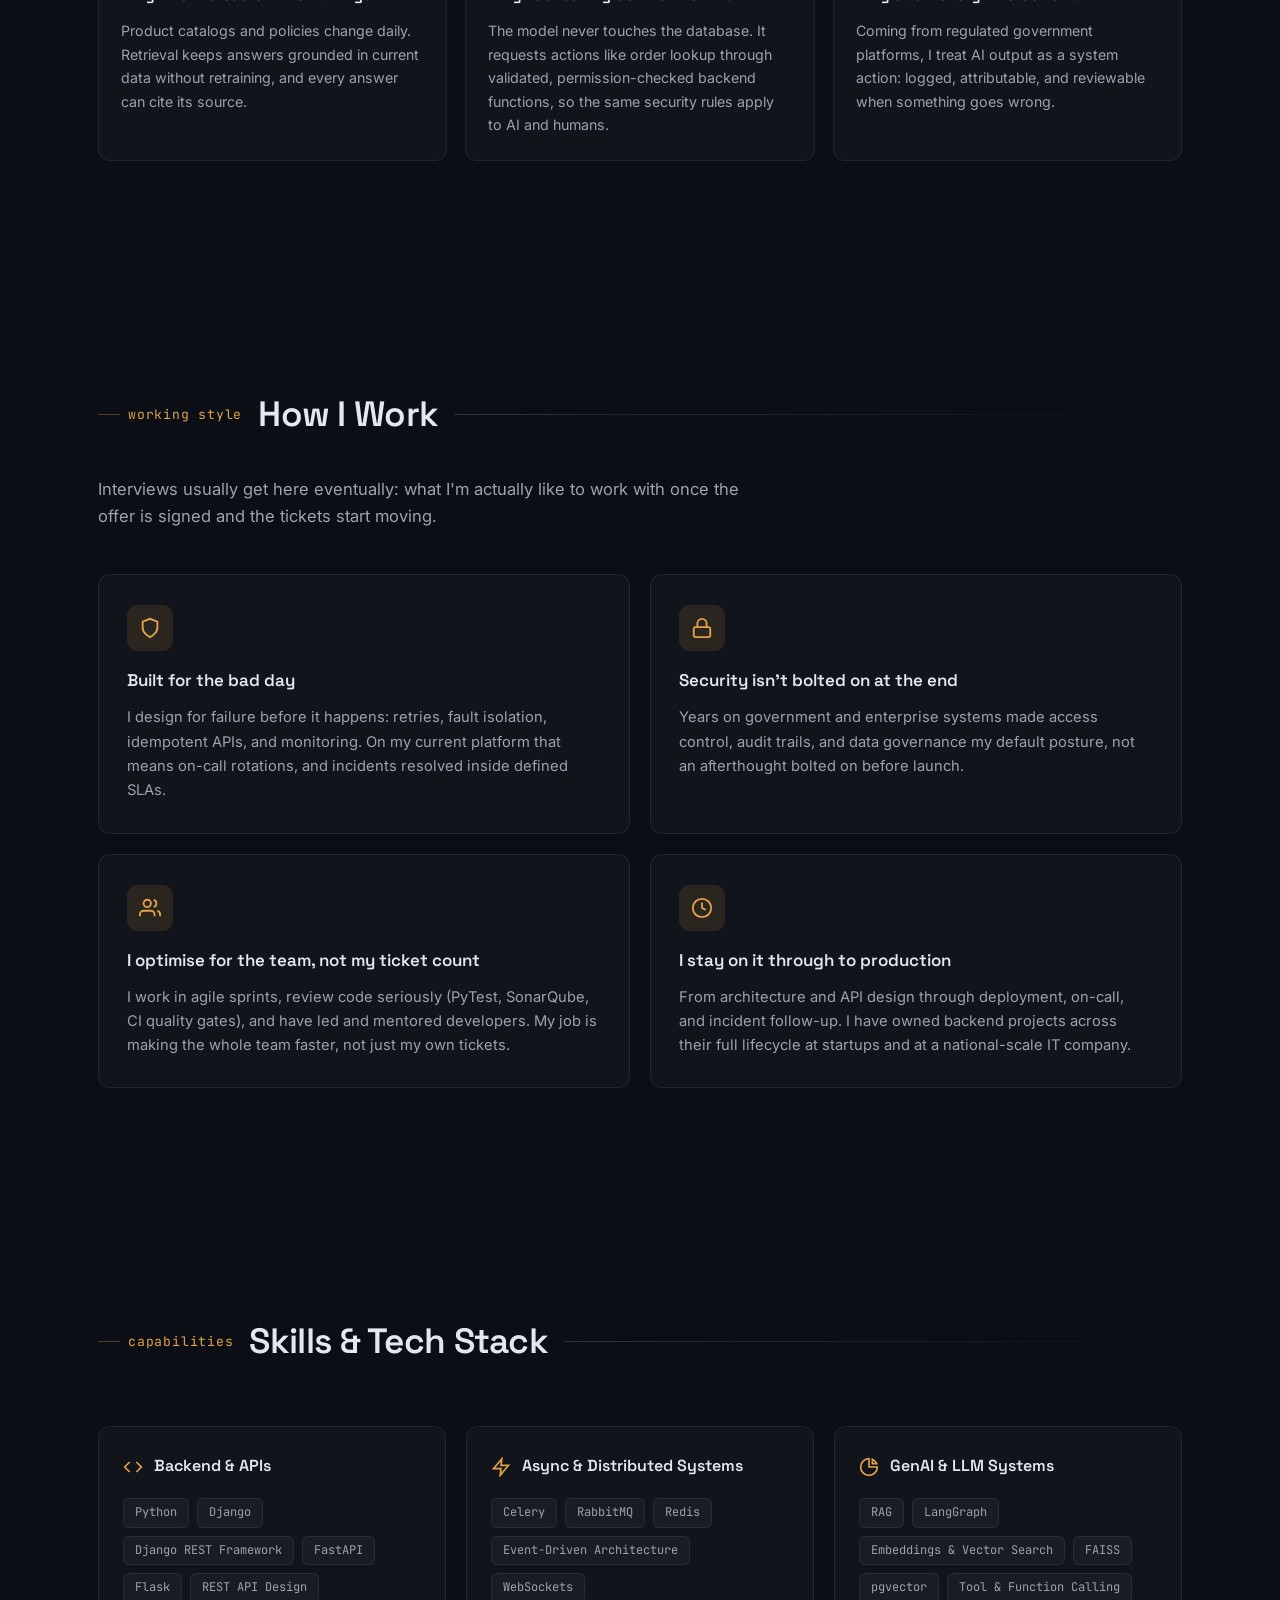
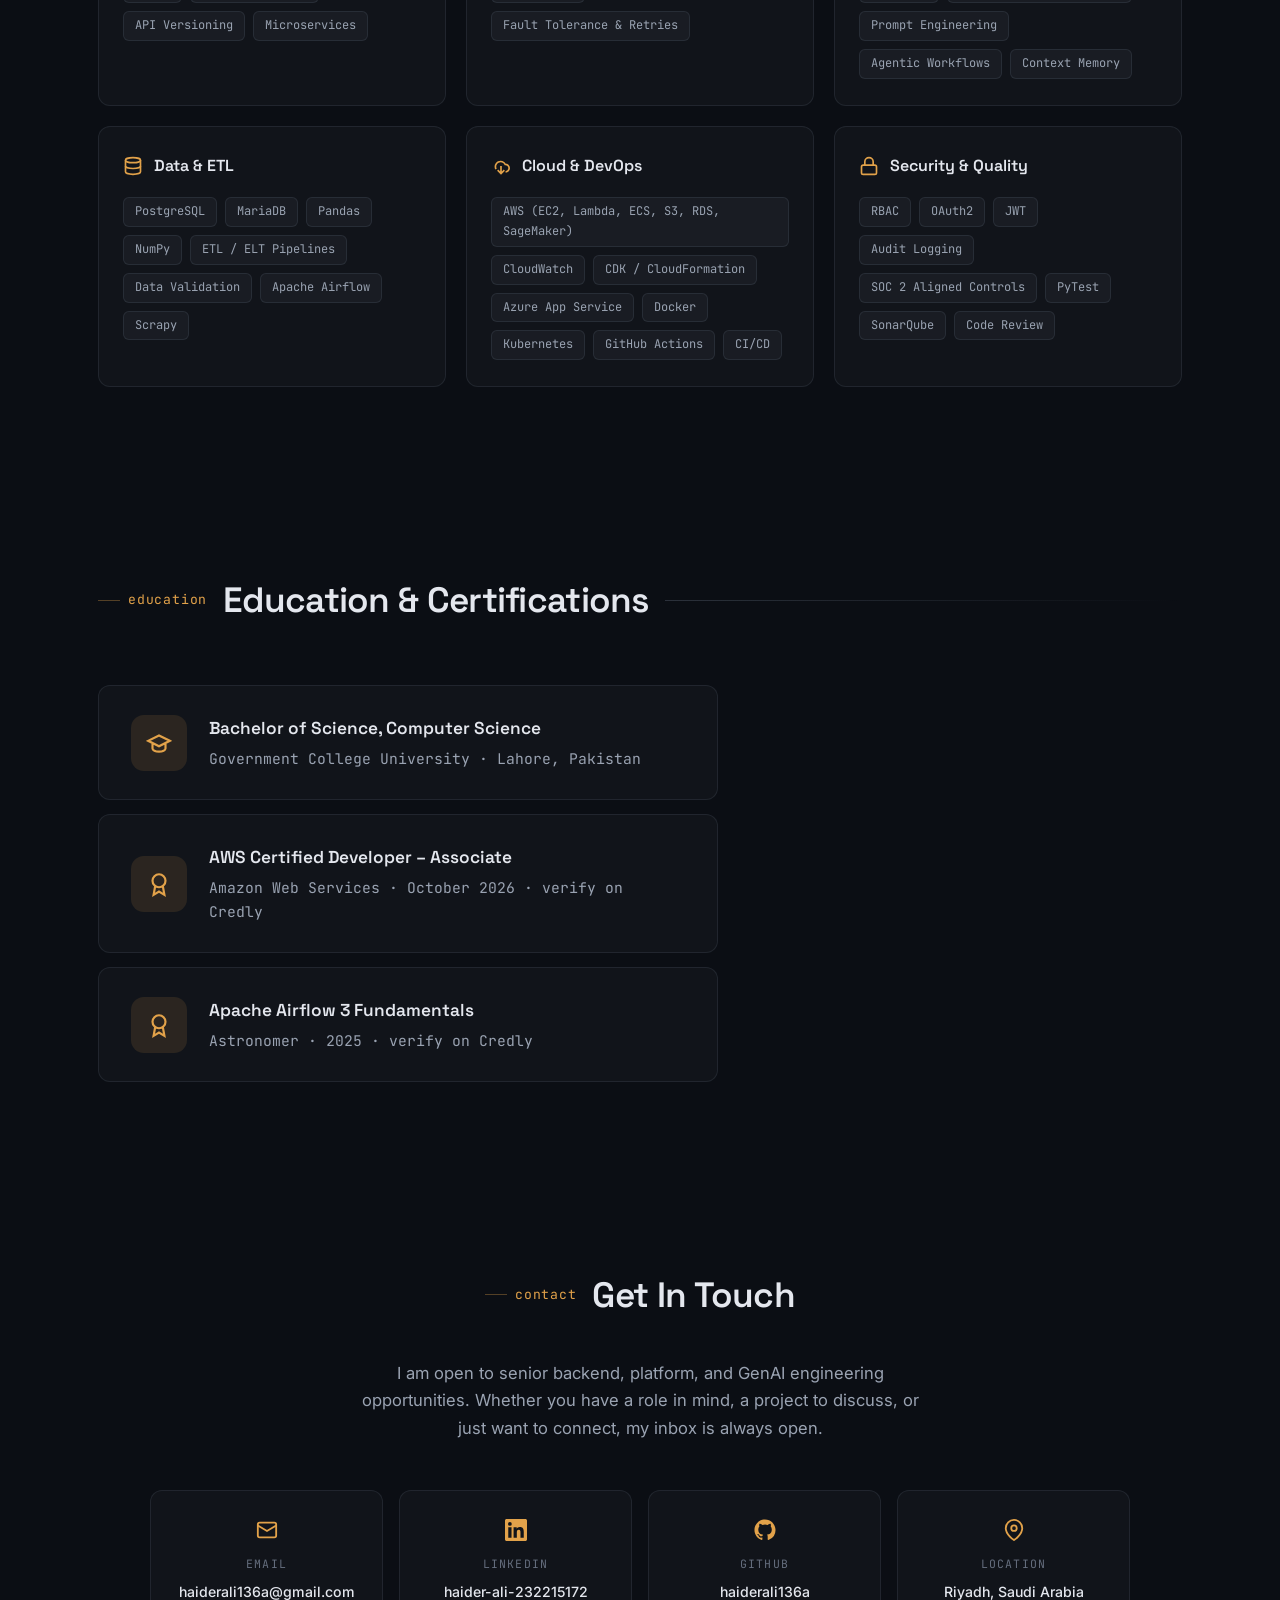
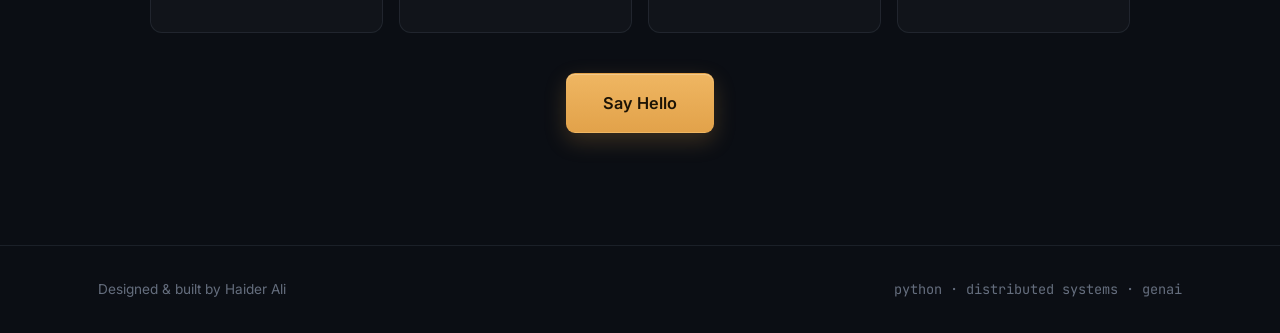
==== commit 20c0ce69: "Add verified AWS certification and refresh downloadable CV" ====
--- a/index.html
+++ b/index.html
@@ -4,7 +4,7 @@
   <meta charset="UTF-8" />
   <meta name="viewport" content="width=device-width, initial-scale=1.0" />
   <title>Haider Ali | Senior Backend Engineer</title>
-  <meta name="description" content="Haider Ali is a Senior Backend Engineer with 6+ years of experience building Python and Django backend systems, distributed services, and event-driven architectures on AWS and Azure." />
+  <meta name="description" content="Haider Ali is a Senior Backend Engineer with 6+ years of experience building Python and Django backend systems, distributed services, and event-driven architectures on AWS and Azure. AWS Certified Developer." />
   <meta name="author" content="Haider Ali" />
   <meta property="og:title" content="Haider Ali | Senior Backend Engineer" />
   <meta property="og:description" content="Python backend engineer specialising in distributed systems, event-driven architecture, data pipelines, and LLM-powered systems. Based in Riyadh, Saudi Arabia." />
@@ -13,7 +13,7 @@
   <meta property="og:image" content="https://haiderali136a.github.io/assets/og-image.png" />
   <meta property="og:image:width" content="1200" />
   <meta property="og:image:height" content="630" />
-  <meta property="og:image:alt" content="Haider Ali, Senior Backend Engineer. Python, Django, FastAPI, AWS, LLM systems. Riyadh, Saudi Arabia." />
+  <meta property="og:image:alt" content="Haider Ali, Senior Backend Engineer. Python, Django, FastAPI, AWS Certified Developer, LLM systems. Riyadh, Saudi Arabia." />
   <meta name="twitter:card" content="summary_large_image" />
   <meta name="twitter:title" content="Haider Ali | Senior Backend Engineer" />
   <meta name="twitter:description" content="Python backend engineer specialising in distributed systems, event-driven architecture, data pipelines, and LLM-powered systems." />
@@ -37,6 +37,10 @@
       "https://github.com/haiderali136a",
       "https://linkedin.com/in/haider-ali-232215172"
     ],
+    "hasCredential": [
+      { "@type": "EducationalOccupationalCredential", "name": "AWS Certified Developer – Associate", "credentialCategory": "certification", "recognizedBy": { "@type": "Organization", "name": "Amazon Web Services" }, "url": "https://www.credly.com/badges/24f73d09-dd01-405d-a915-ac4fba422af3/public_url" },
+      { "@type": "EducationalOccupationalCredential", "name": "Astronomer Certification for Apache Airflow 3 Fundamentals", "credentialCategory": "certification", "recognizedBy": { "@type": "Organization", "name": "Astronomer" }, "url": "https://www.credly.com/badges/1ae3c9e7-09de-4b8a-bcf6-ea7781fb3a55/public_url" }
+    ],
     "knowsAbout": ["Python", "Django", "FastAPI", "Flask", "Distributed Systems", "Event-Driven Architecture", "AWS", "Retrieval-Augmented Generation", "LLM Systems"]
   }
   </script>
@@ -109,7 +113,7 @@
         </div>
 
         <div class="hero-visual reveal delay-3">
-          <div class="svc-card" role="img" aria-label="Service status readout: Senior Backend Engineer based in Riyadh, 6-plus years in production, working on government, regulated and audited platforms, built on Python, Django, FastAPI, Celery, RabbitMQ, Redis, AWS, Azure and Docker. All systems nominal.">
+          <div class="svc-card" role="img" aria-label="Service status readout: Senior Backend Engineer based in Riyadh, 6-plus years in production, working on government, regulated and audited platforms, built on Python, Django, FastAPI, Celery, RabbitMQ, Redis, AWS, Azure and Docker, AWS Certified Developer. All systems nominal.">
             <div class="svc-head">
               <span class="svc-dot"></span>
               <span class="svc-name">svc/haider.backend</span>
@@ -123,6 +127,7 @@
               <div class="svc-row"><dt>runtime</dt><dd>python · django · fastapi</dd></div>
               <div class="svc-row"><dt>scale</dt><dd>celery · rabbitmq · redis</dd></div>
               <div class="svc-row"><dt>infra</dt><dd>aws · azure · docker</dd></div>
+              <div class="svc-row"><dt>certs</dt><dd>aws developer · associate</dd></div>
             </dl>
             <div class="svc-foot"><span class="svc-bars"><i></i><i></i><i></i><i></i></span> all systems nominal</div>
           </div>
@@ -591,7 +596,7 @@
       <div class="container">
         <div class="section-head reveal">
           <span class="section-index">education</span>
-          <h2>Education</h2>
+          <h2>Education &amp; Certifications</h2>
           <div class="section-line"></div>
         </div>
         <div class="edu-card reveal">
@@ -603,6 +608,24 @@
             <p>Government College University · Lahore, Pakistan</p>
           </div>
         </div>
+        <a class="edu-card reveal" href="https://www.credly.com/badges/24f73d09-dd01-405d-a915-ac4fba422af3/public_url" target="_blank" rel="noopener">
+          <div class="edu-icon">
+            <svg viewBox="0 0 24 24" width="26" height="26" fill="none" stroke="currentColor" stroke-width="2"><circle cx="12" cy="9" r="6"/><path d="M8.5 13.9 7 22l5-3 5 3-1.5-8.1"/></svg>
+          </div>
+          <div>
+            <h3>AWS Certified Developer – Associate</h3>
+            <p>Amazon Web Services · October 2026 · verify on Credly</p>
+          </div>
+        </a>
+        <a class="edu-card reveal" href="https://www.credly.com/badges/1ae3c9e7-09de-4b8a-bcf6-ea7781fb3a55/public_url" target="_blank" rel="noopener">
+          <div class="edu-icon">
+            <svg viewBox="0 0 24 24" width="26" height="26" fill="none" stroke="currentColor" stroke-width="2"><circle cx="12" cy="9" r="6"/><path d="M8.5 13.9 7 22l5-3 5 3-1.5-8.1"/></svg>
+          </div>
+          <div>
+            <h3>Apache Airflow 3 Fundamentals</h3>
+            <p>Astronomer · 2025 · verify on Credly</p>
+          </div>
+        </a>
       </div>
     </section>
 
--- a/css/style.css
+++ b/css/style.css
@@ -432,6 +432,8 @@
   width: 56px; height: 56px; border-radius: 13px;
   background: var(--accent-soft); color: var(--accent);
 }
+a.edu-card { color: inherit; text-decoration: none; margin-top: 14px; transition: border-color .2s ease; }
+a.edu-card:hover { border-color: var(--border-strong); }
 .edu-card h3 { font-size: 1.08rem; font-weight: 600; margin-bottom: 4px; }
 .edu-card p { color: var(--text-muted); font-size: 0.92rem; font-family: var(--font-mono); }
 
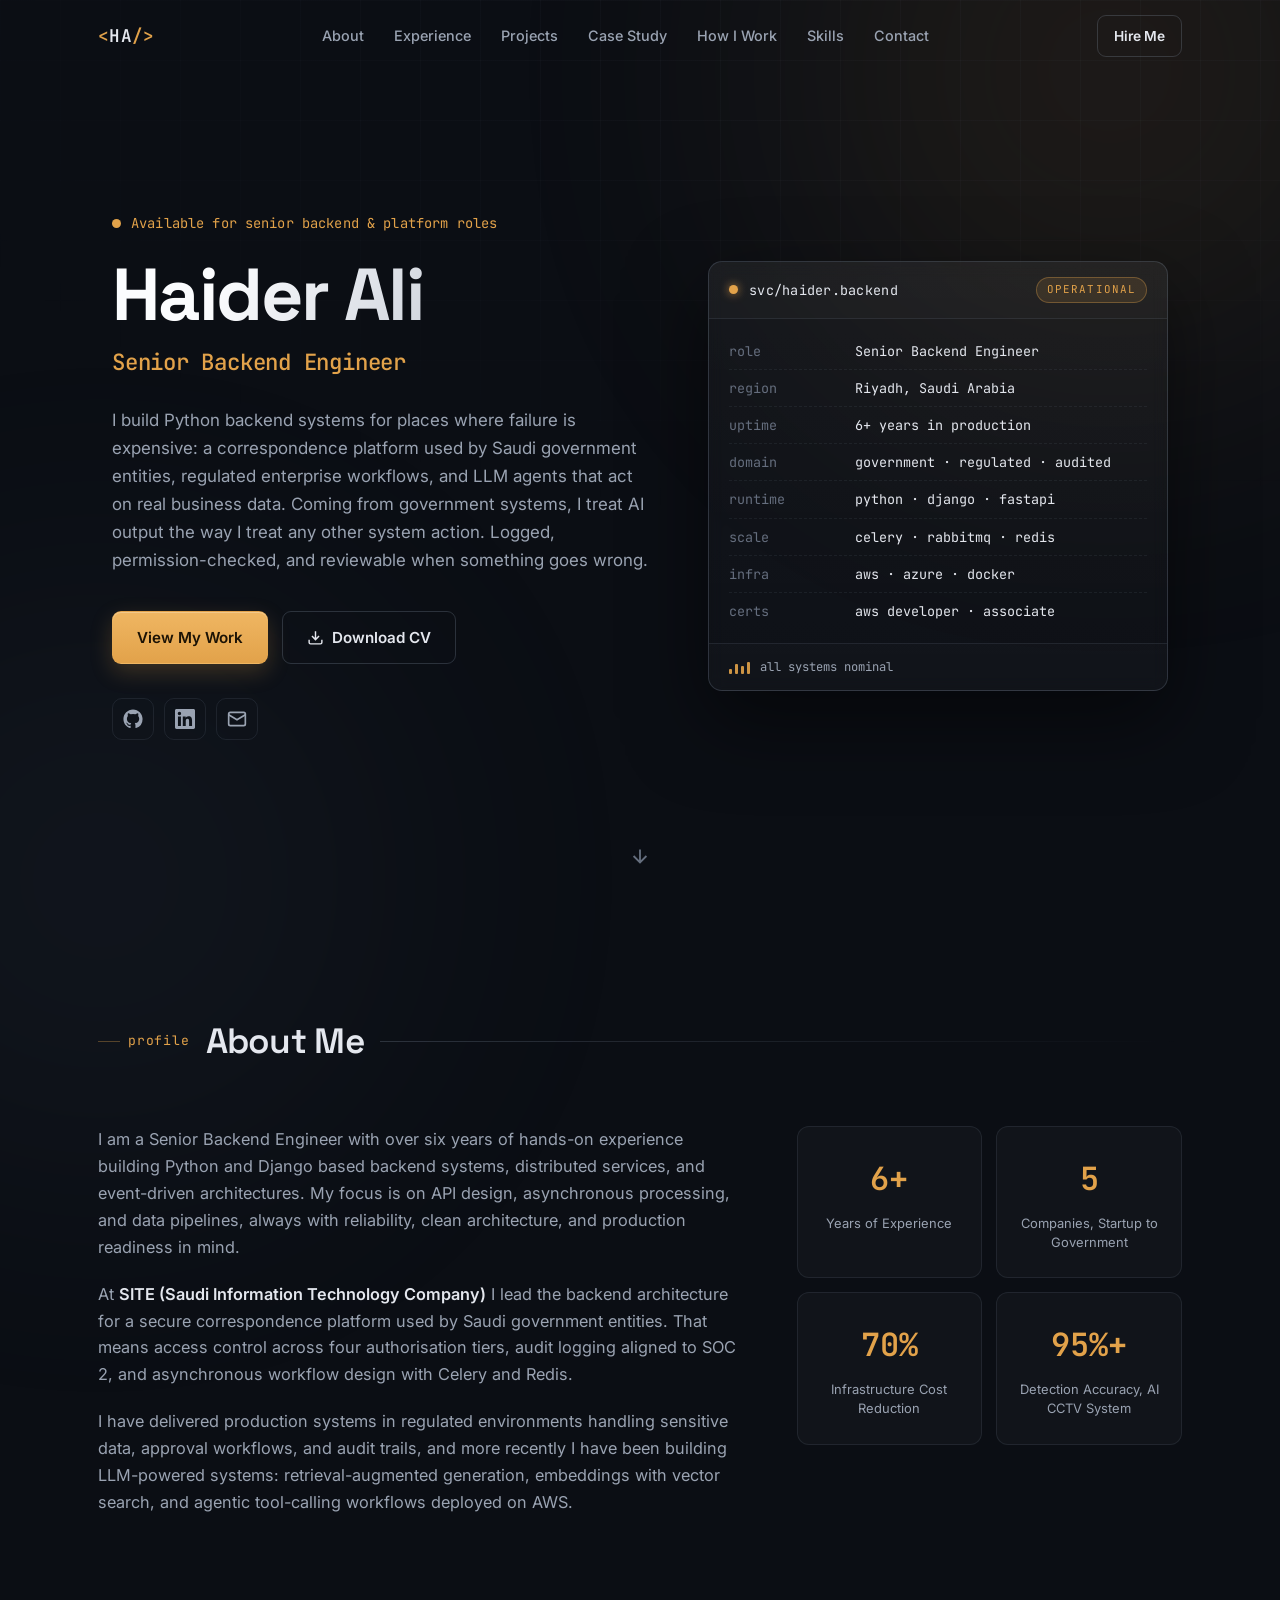
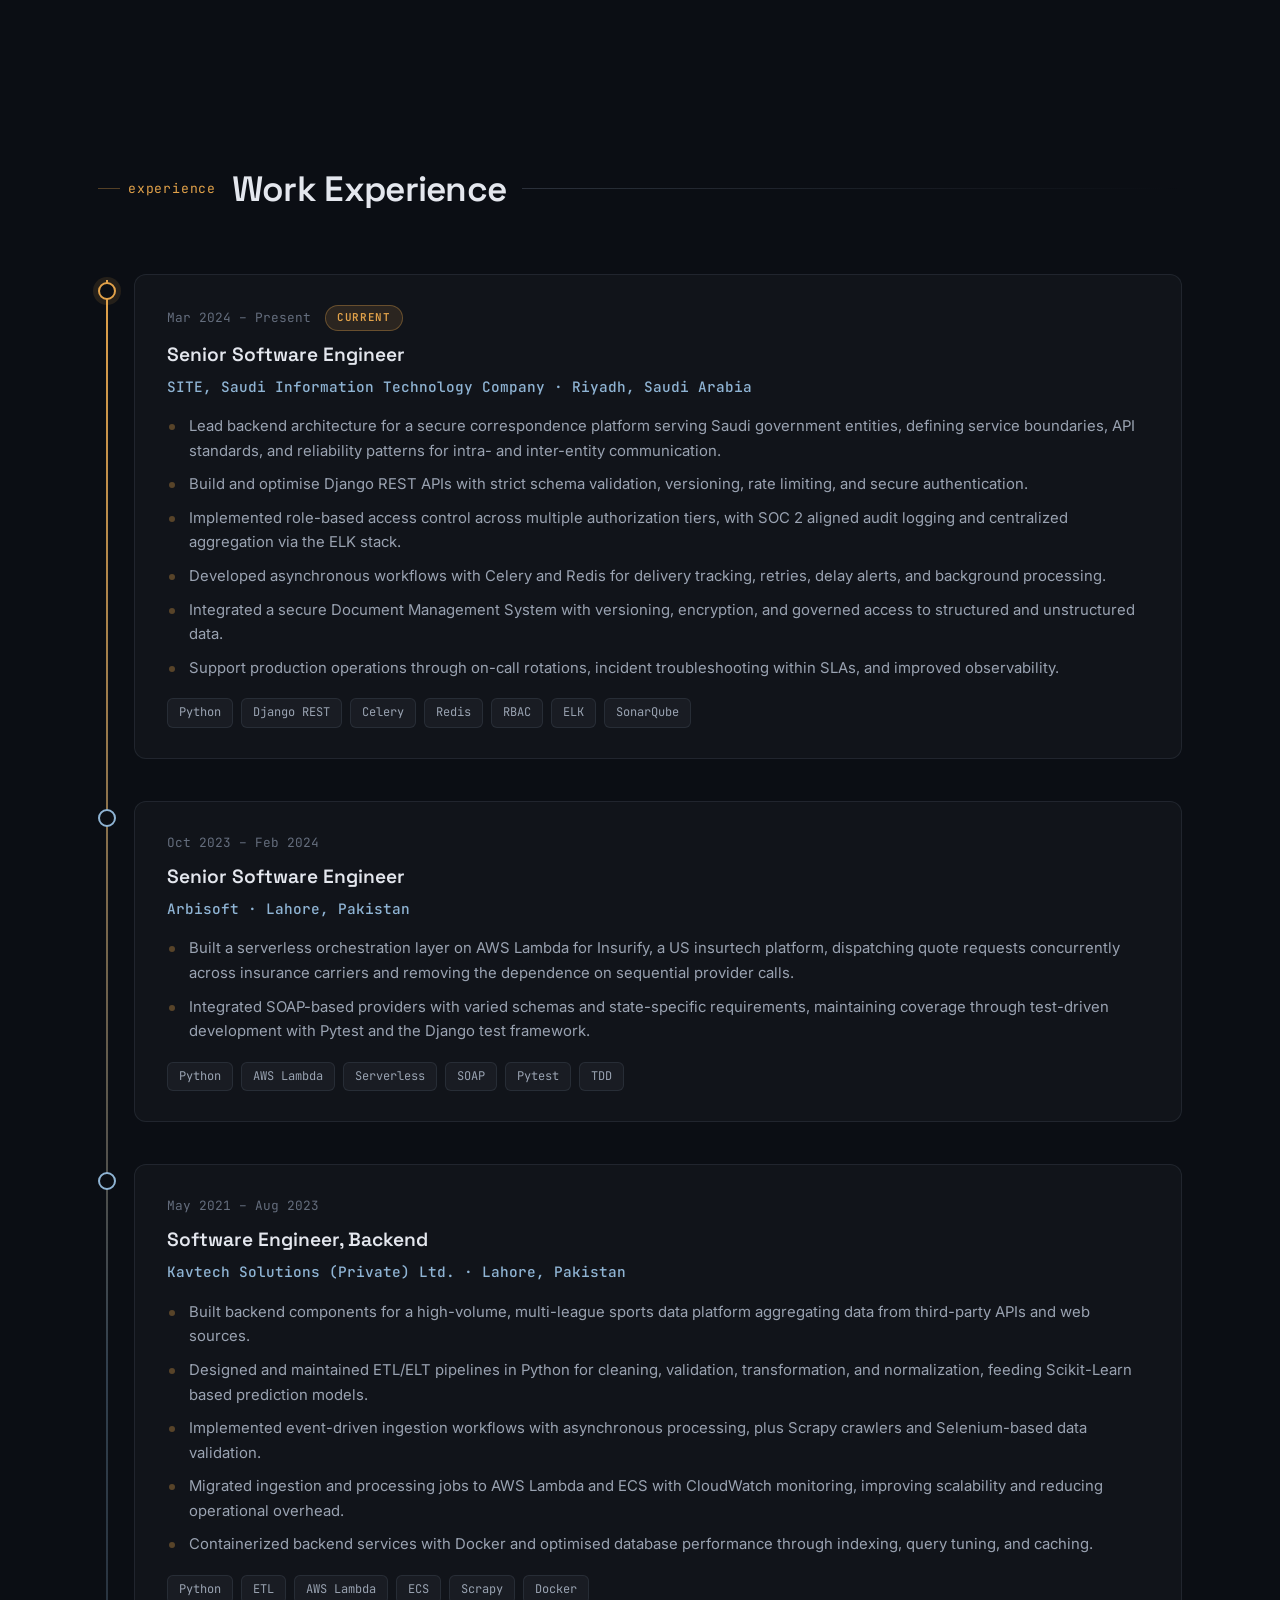
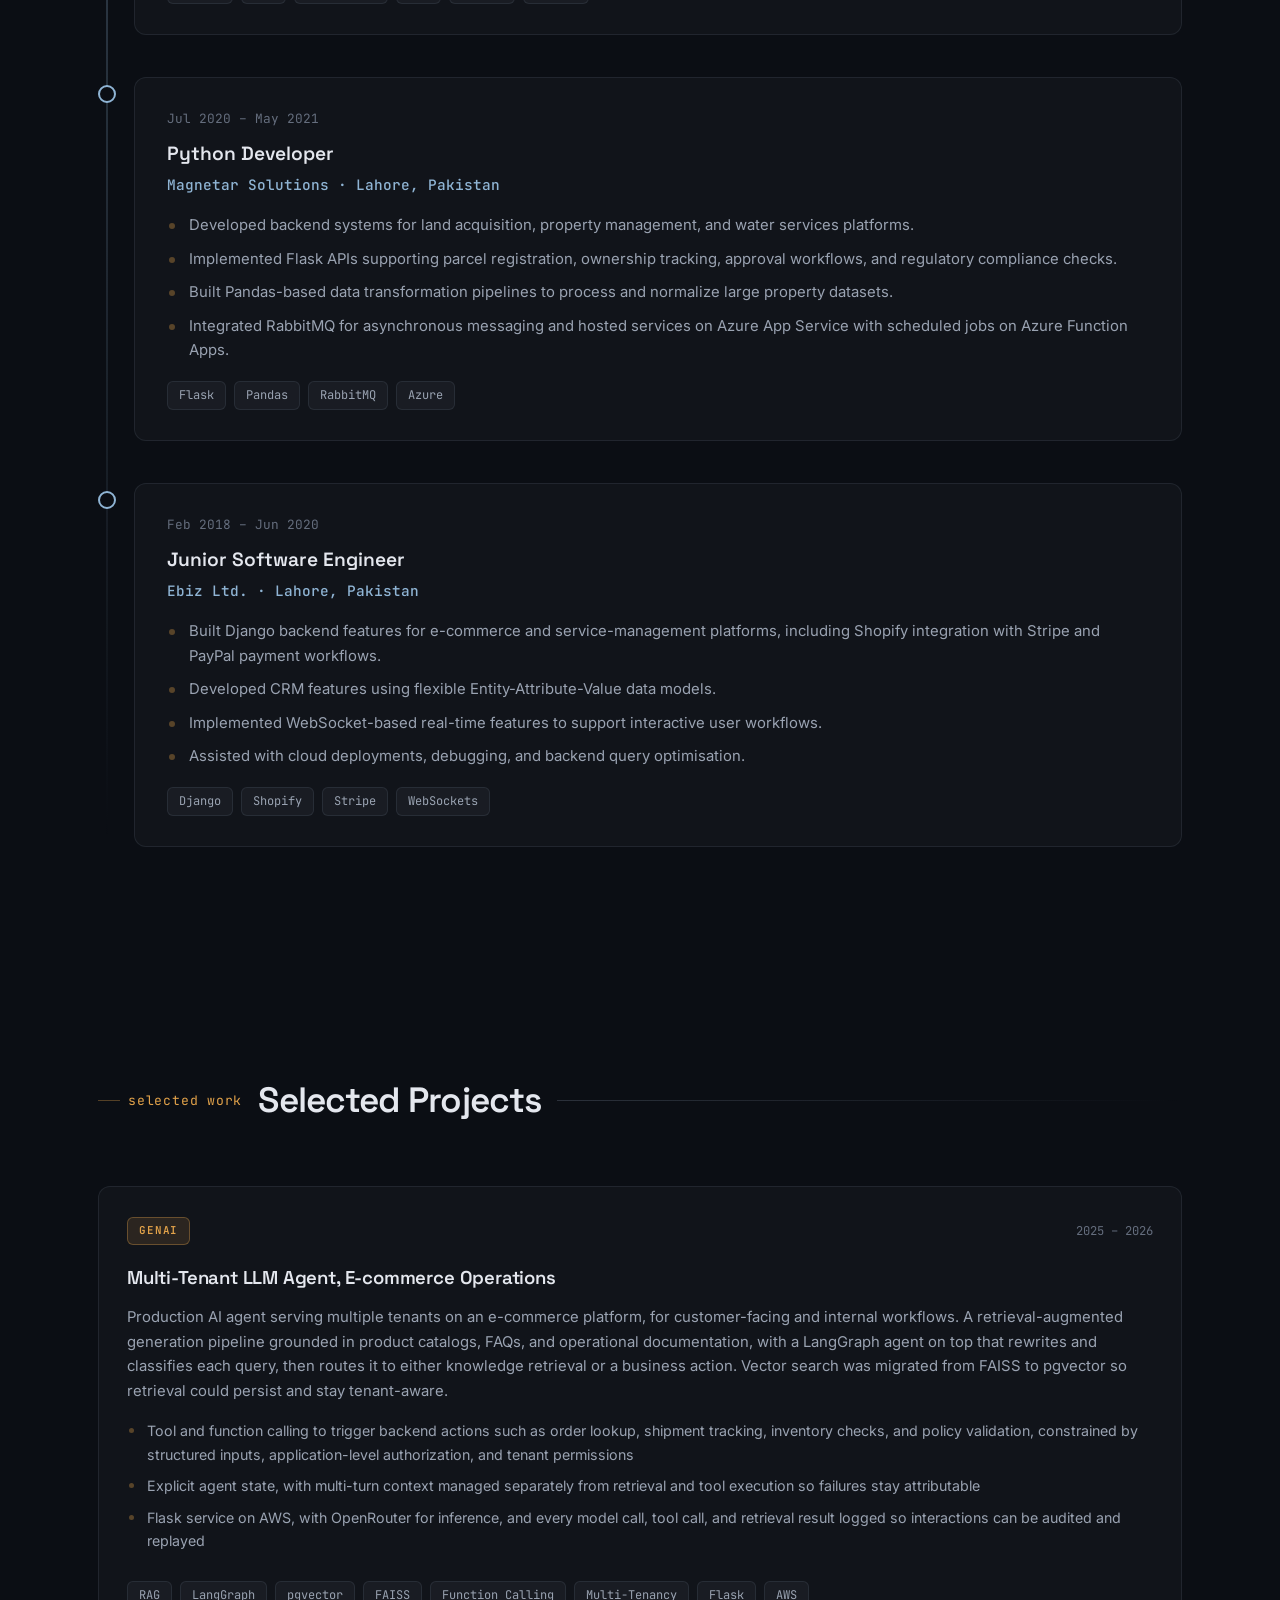
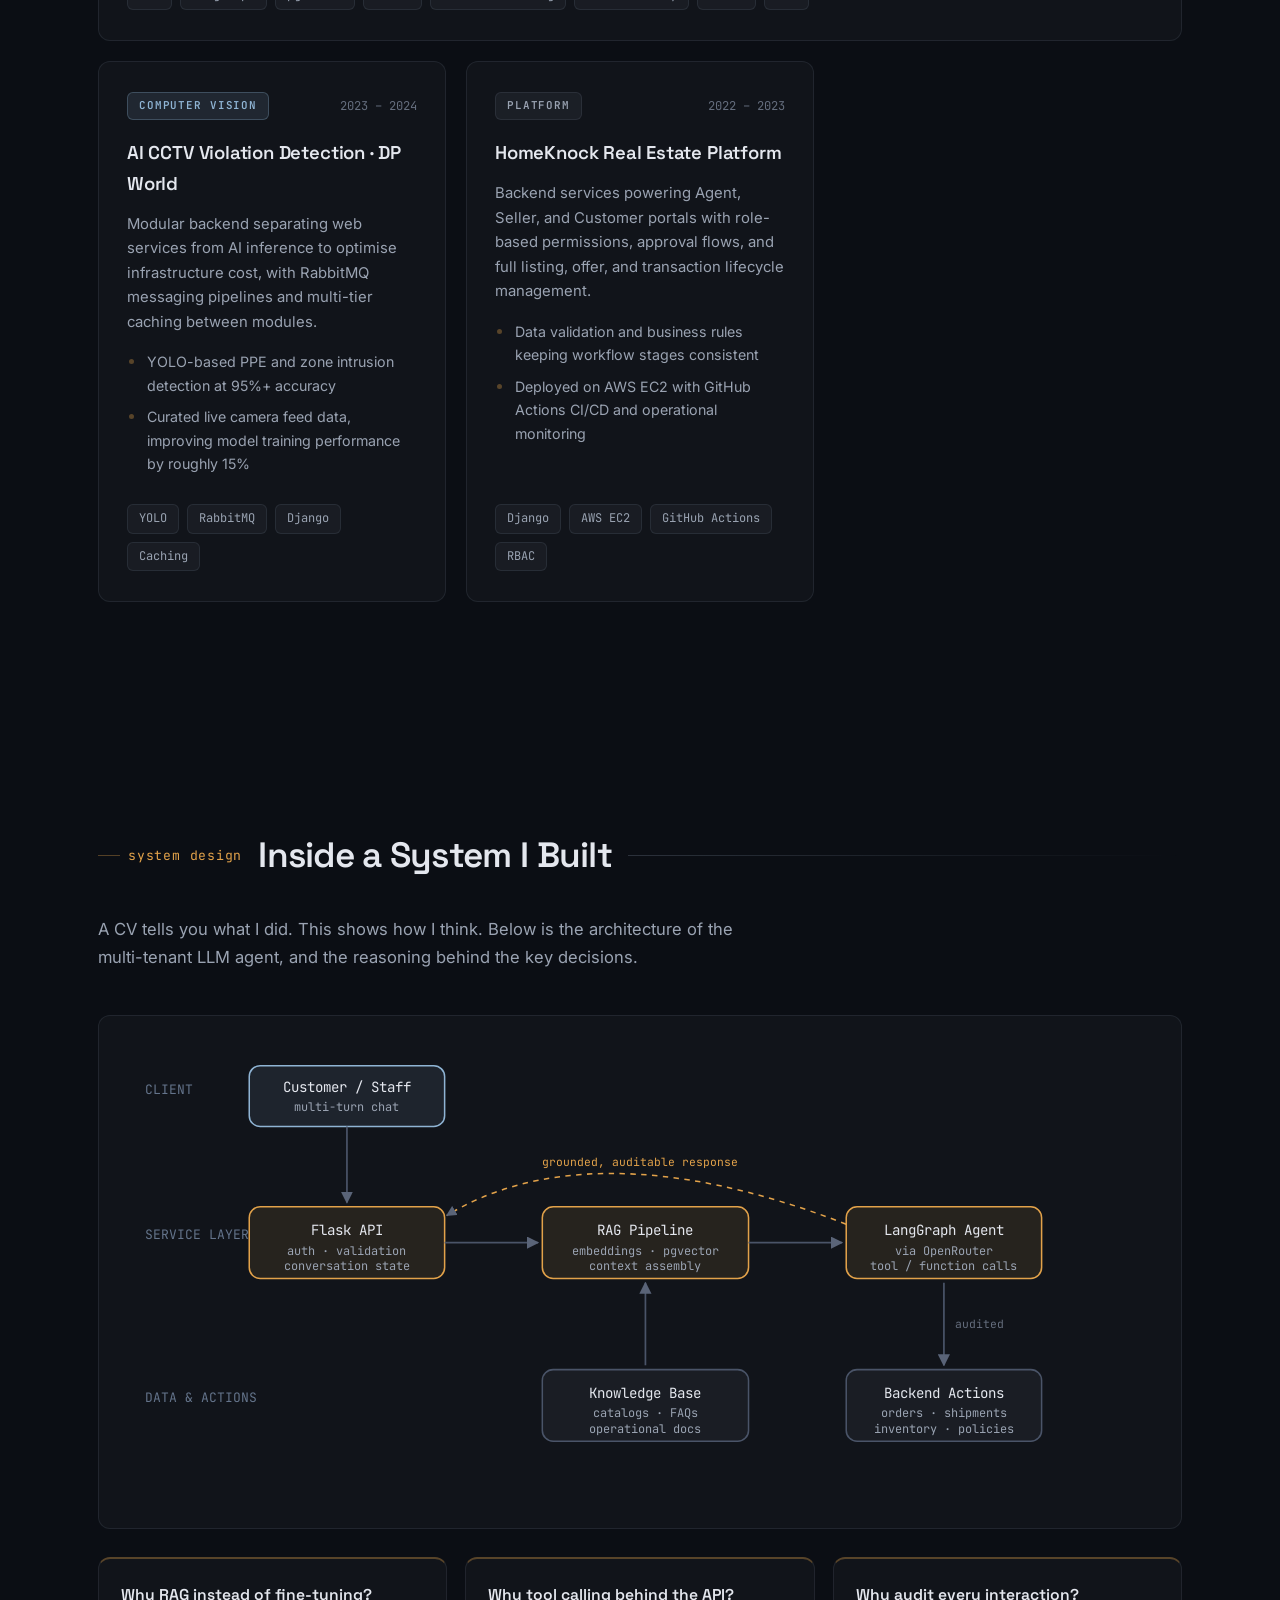
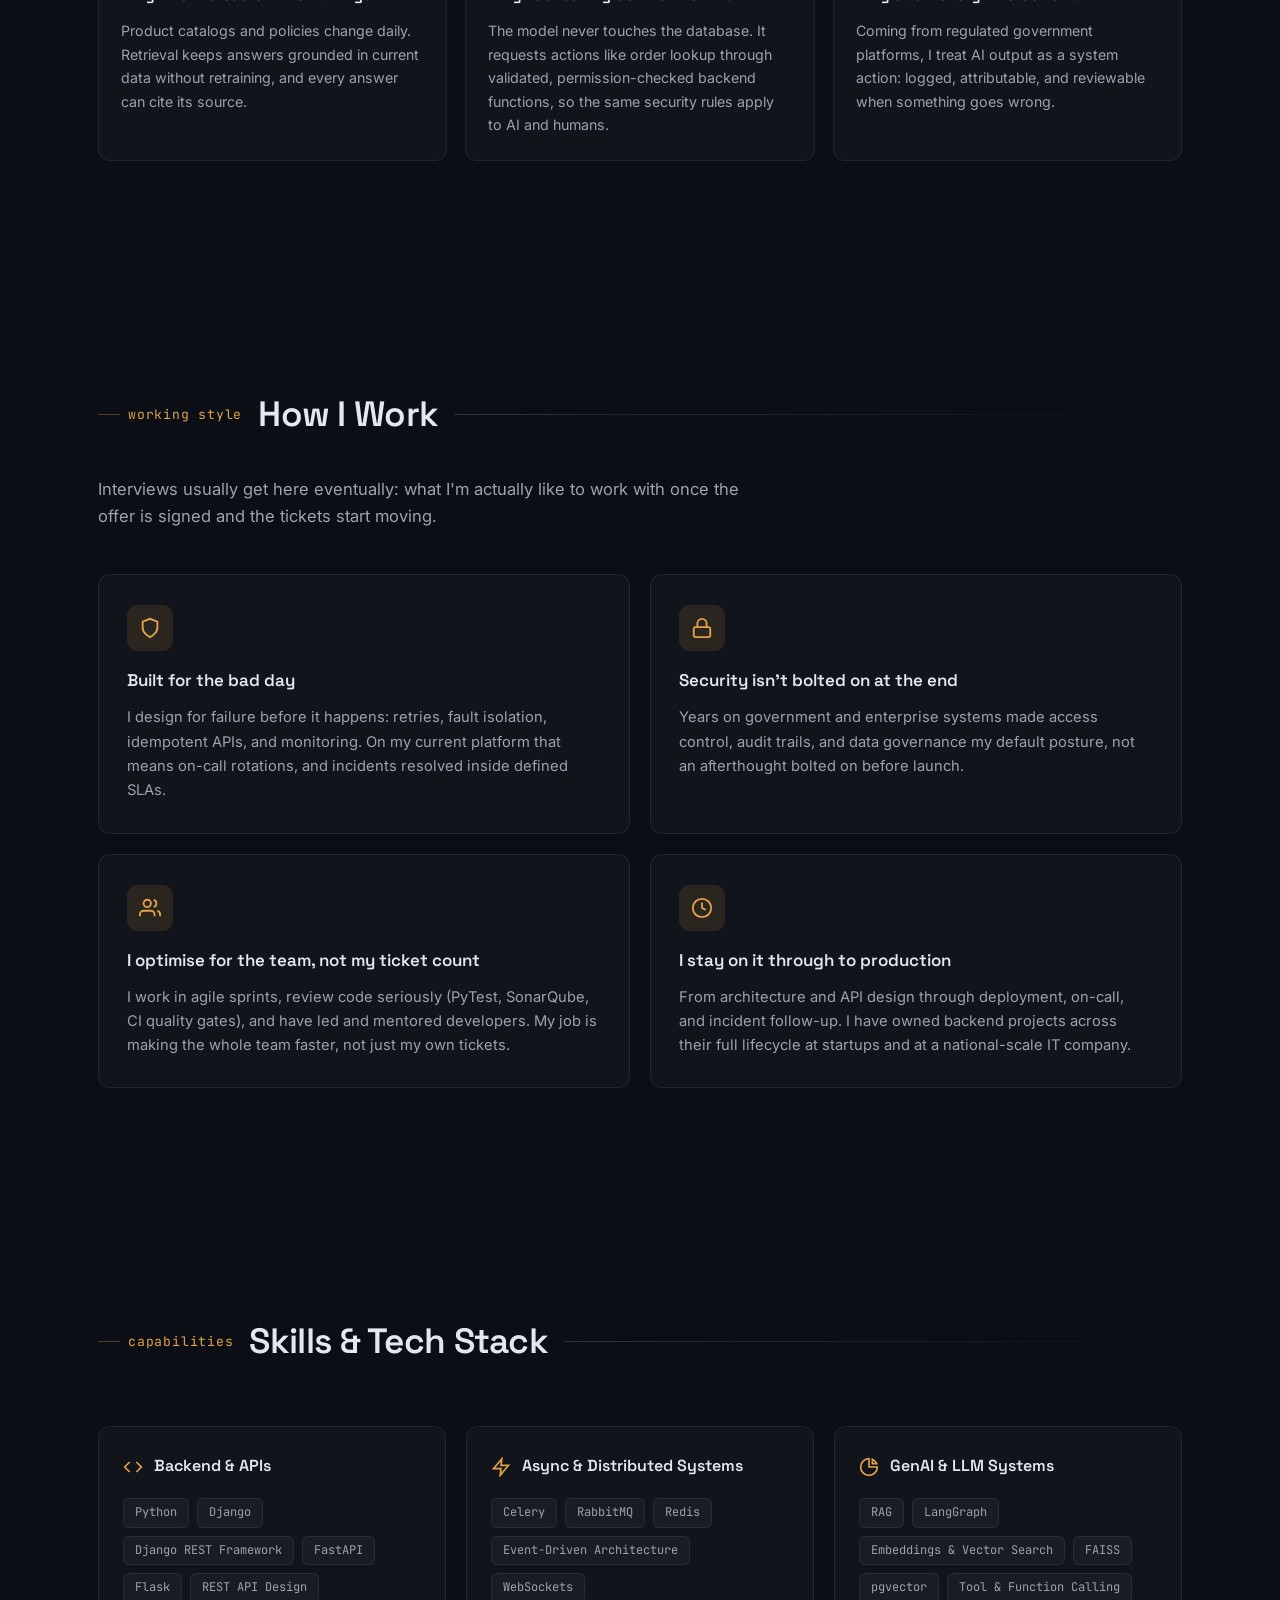
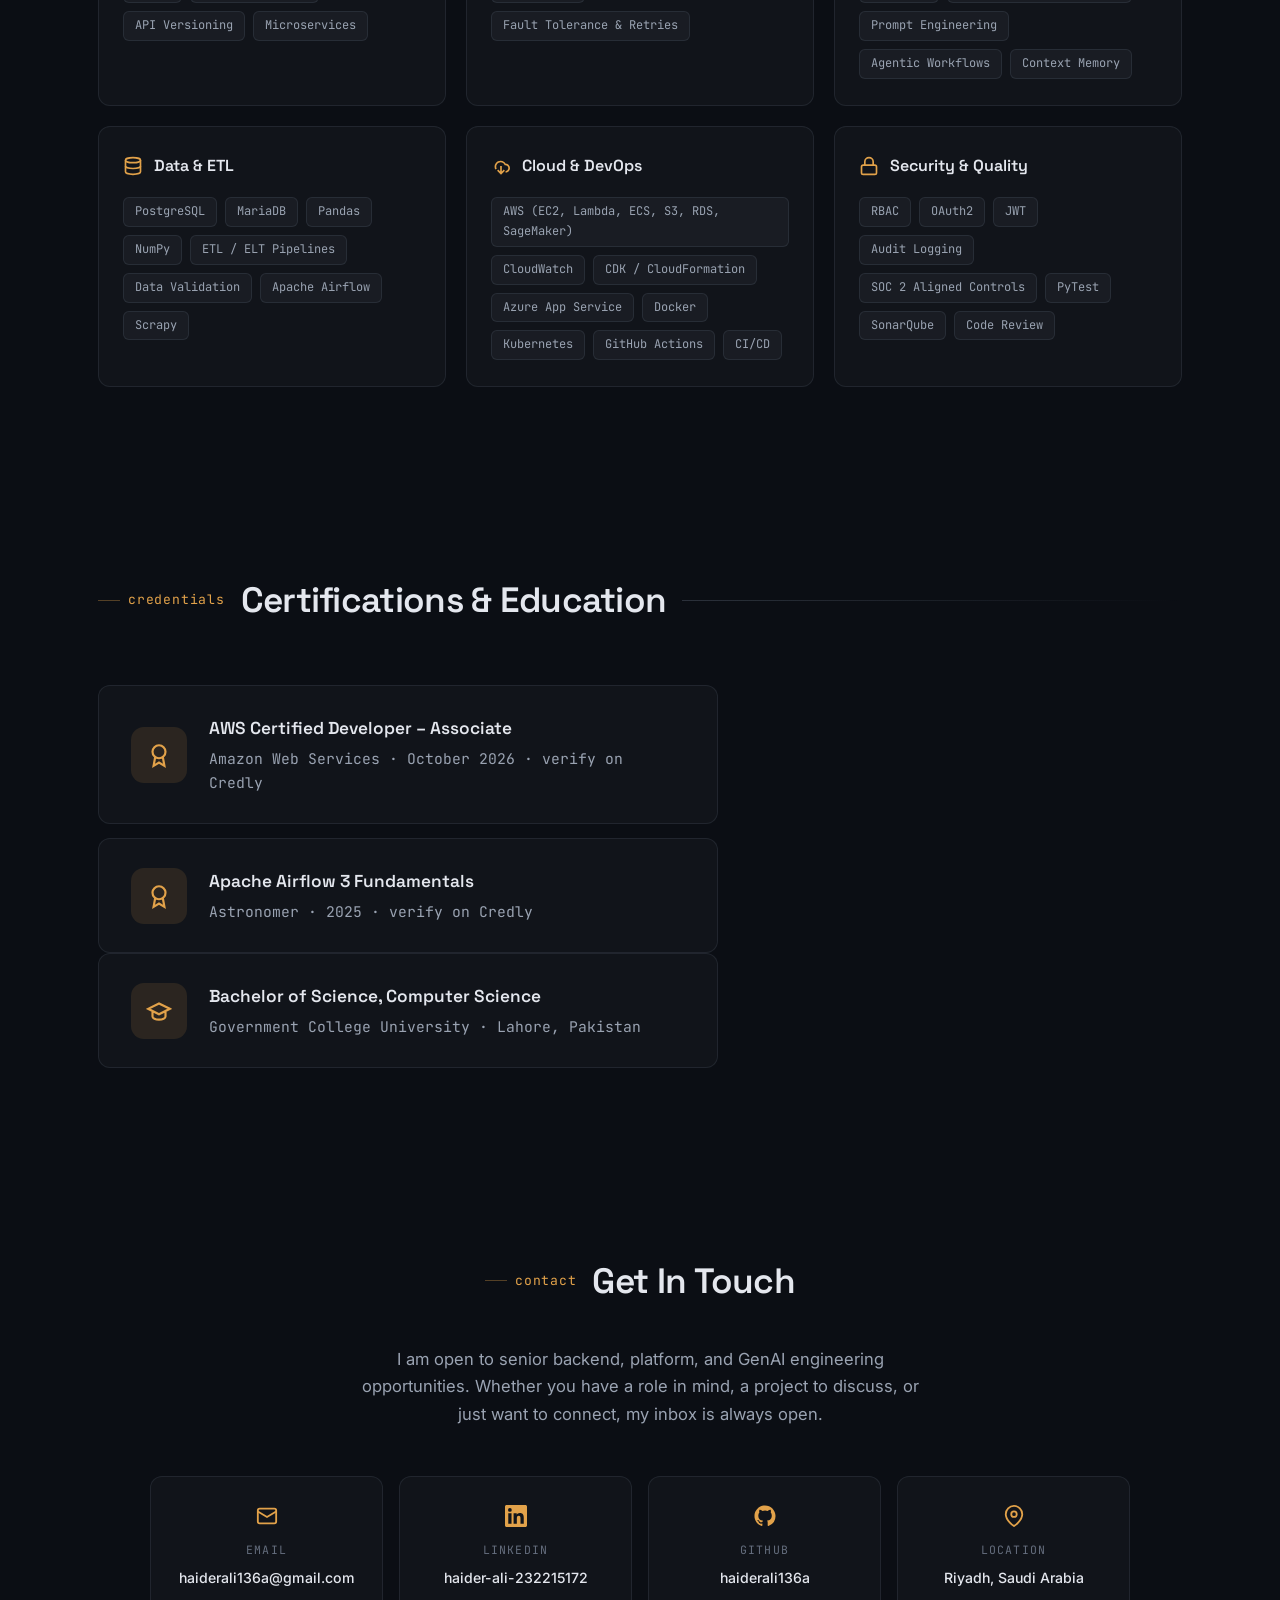
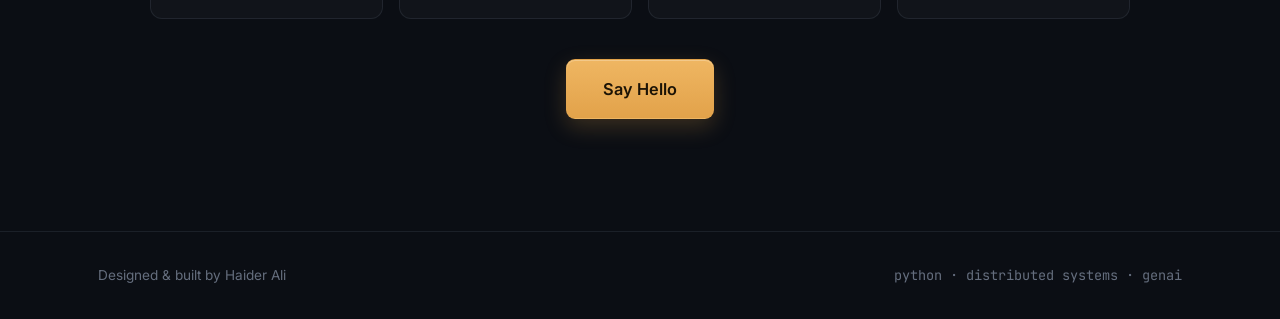
==== commit a7ca2468: "Lead credentials section with AWS and Airflow certifications" ====
--- a/index.html
+++ b/index.html
@@ -10,20 +10,20 @@
   <meta property="og:description" content="Python backend engineer specialising in distributed systems, event-driven architecture, data pipelines, and LLM-powered systems. Based in Riyadh, Saudi Arabia." />
   <meta property="og:type" content="website" />
   <meta property="og:url" content="https://haiderali136a.github.io/" />
-  <meta property="og:image" content="https://haiderali136a.github.io/assets/og-image.png" />
+  <meta property="og:image" content="https://haiderali136a.github.io/assets/og-image.png?v=20261010" />
   <meta property="og:image:width" content="1200" />
   <meta property="og:image:height" content="630" />
   <meta property="og:image:alt" content="Haider Ali, Senior Backend Engineer. Python, Django, FastAPI, AWS Certified Developer, LLM systems. Riyadh, Saudi Arabia." />
   <meta name="twitter:card" content="summary_large_image" />
   <meta name="twitter:title" content="Haider Ali | Senior Backend Engineer" />
   <meta name="twitter:description" content="Python backend engineer specialising in distributed systems, event-driven architecture, data pipelines, and LLM-powered systems." />
-  <meta name="twitter:image" content="https://haiderali136a.github.io/assets/og-image.png" />
+  <meta name="twitter:image" content="https://haiderali136a.github.io/assets/og-image.png?v=20261010" />
   <link rel="canonical" href="https://haiderali136a.github.io/" />
   <link rel="icon" href="data:image/svg+xml,<svg xmlns='http://www.w3.org/2000/svg' viewBox='0 0 100 100'><rect width='100' height='100' rx='22' fill='%230b0e14'/><text x='50' y='69' font-size='50' text-anchor='middle' fill='%23e2a24a' font-family='monospace' font-weight='bold'>ha</text></svg>" />
   <link rel="preconnect" href="https://fonts.googleapis.com" />
   <link rel="preconnect" href="https://fonts.gstatic.com" crossorigin />
   <link href="https://fonts.googleapis.com/css2?family=Inter:wght@400;500;600;700&family=JetBrains+Mono:wght@400;500;600&family=Space+Grotesk:wght@500;600;700&display=swap" rel="stylesheet" />
-  <link rel="stylesheet" href="css/style.css" />
+  <link rel="stylesheet" href="css/style.css?v=20261010" />
   <script type="application/ld+json">
   {
     "@context": "https://schema.org",
@@ -595,18 +595,9 @@
     <section class="section section-slim" id="education">
       <div class="container">
         <div class="section-head reveal">
-          <span class="section-index">education</span>
-          <h2>Education &amp; Certifications</h2>
+          <span class="section-index">credentials</span>
+          <h2>Certifications &amp; Education</h2>
           <div class="section-line"></div>
-        </div>
-        <div class="edu-card reveal">
-          <div class="edu-icon">
-            <svg viewBox="0 0 24 24" width="26" height="26" fill="none" stroke="currentColor" stroke-width="2"><path d="M22 10 12 5 2 10l10 5 10-5zM6 12v5c0 1.66 2.69 3 6 3s6-1.34 6-3v-5"/></svg>
-          </div>
-          <div>
-            <h3>Bachelor of Science, Computer Science</h3>
-            <p>Government College University · Lahore, Pakistan</p>
-          </div>
         </div>
         <a class="edu-card reveal" href="https://www.credly.com/badges/24f73d09-dd01-405d-a915-ac4fba422af3/public_url" target="_blank" rel="noopener">
           <div class="edu-icon">
@@ -626,6 +617,15 @@
             <p>Astronomer · 2025 · verify on Credly</p>
           </div>
         </a>
+        <div class="edu-card reveal">
+          <div class="edu-icon">
+            <svg viewBox="0 0 24 24" width="26" height="26" fill="none" stroke="currentColor" stroke-width="2"><path d="M22 10 12 5 2 10l10 5 10-5zM6 12v5c0 1.66 2.69 3 6 3s6-1.34 6-3v-5"/></svg>
+          </div>
+          <div>
+            <h3>Bachelor of Science, Computer Science</h3>
+            <p>Government College University · Lahore, Pakistan</p>
+          </div>
+        </div>
       </div>
     </section>
 
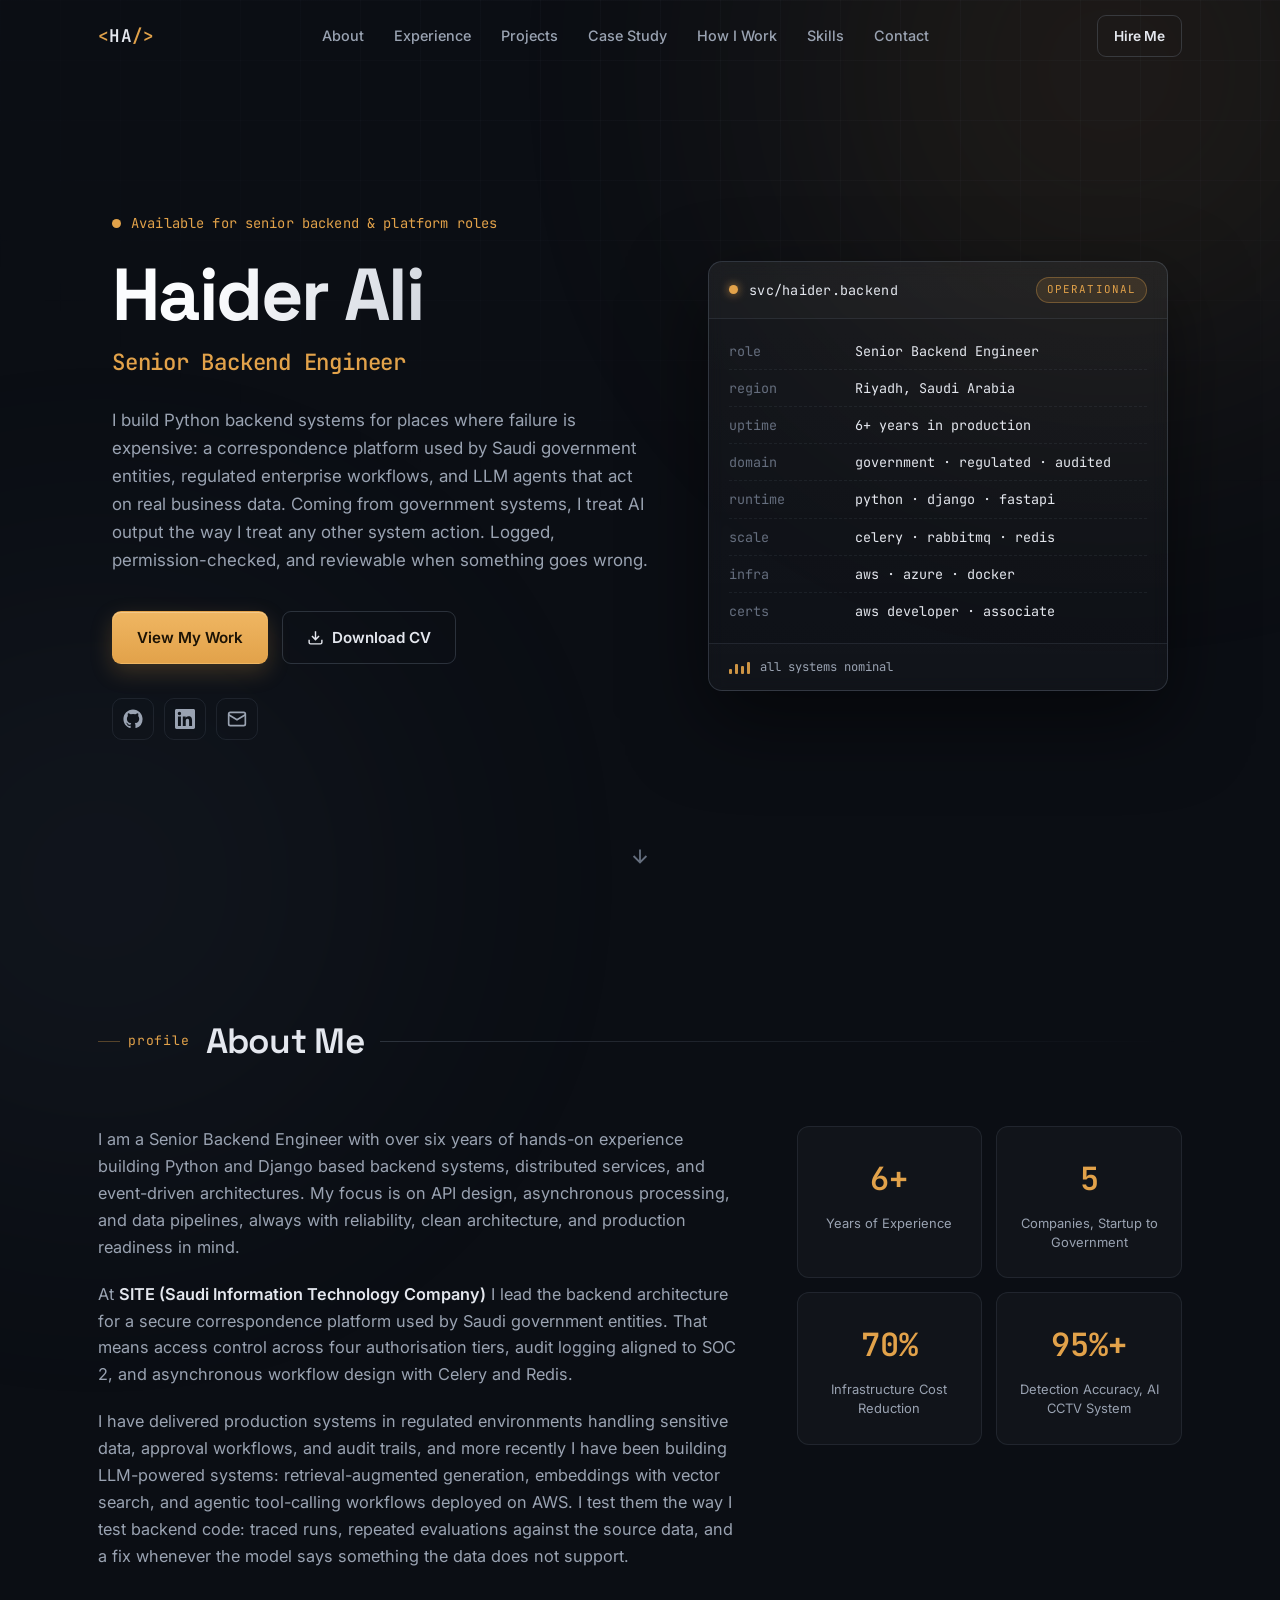
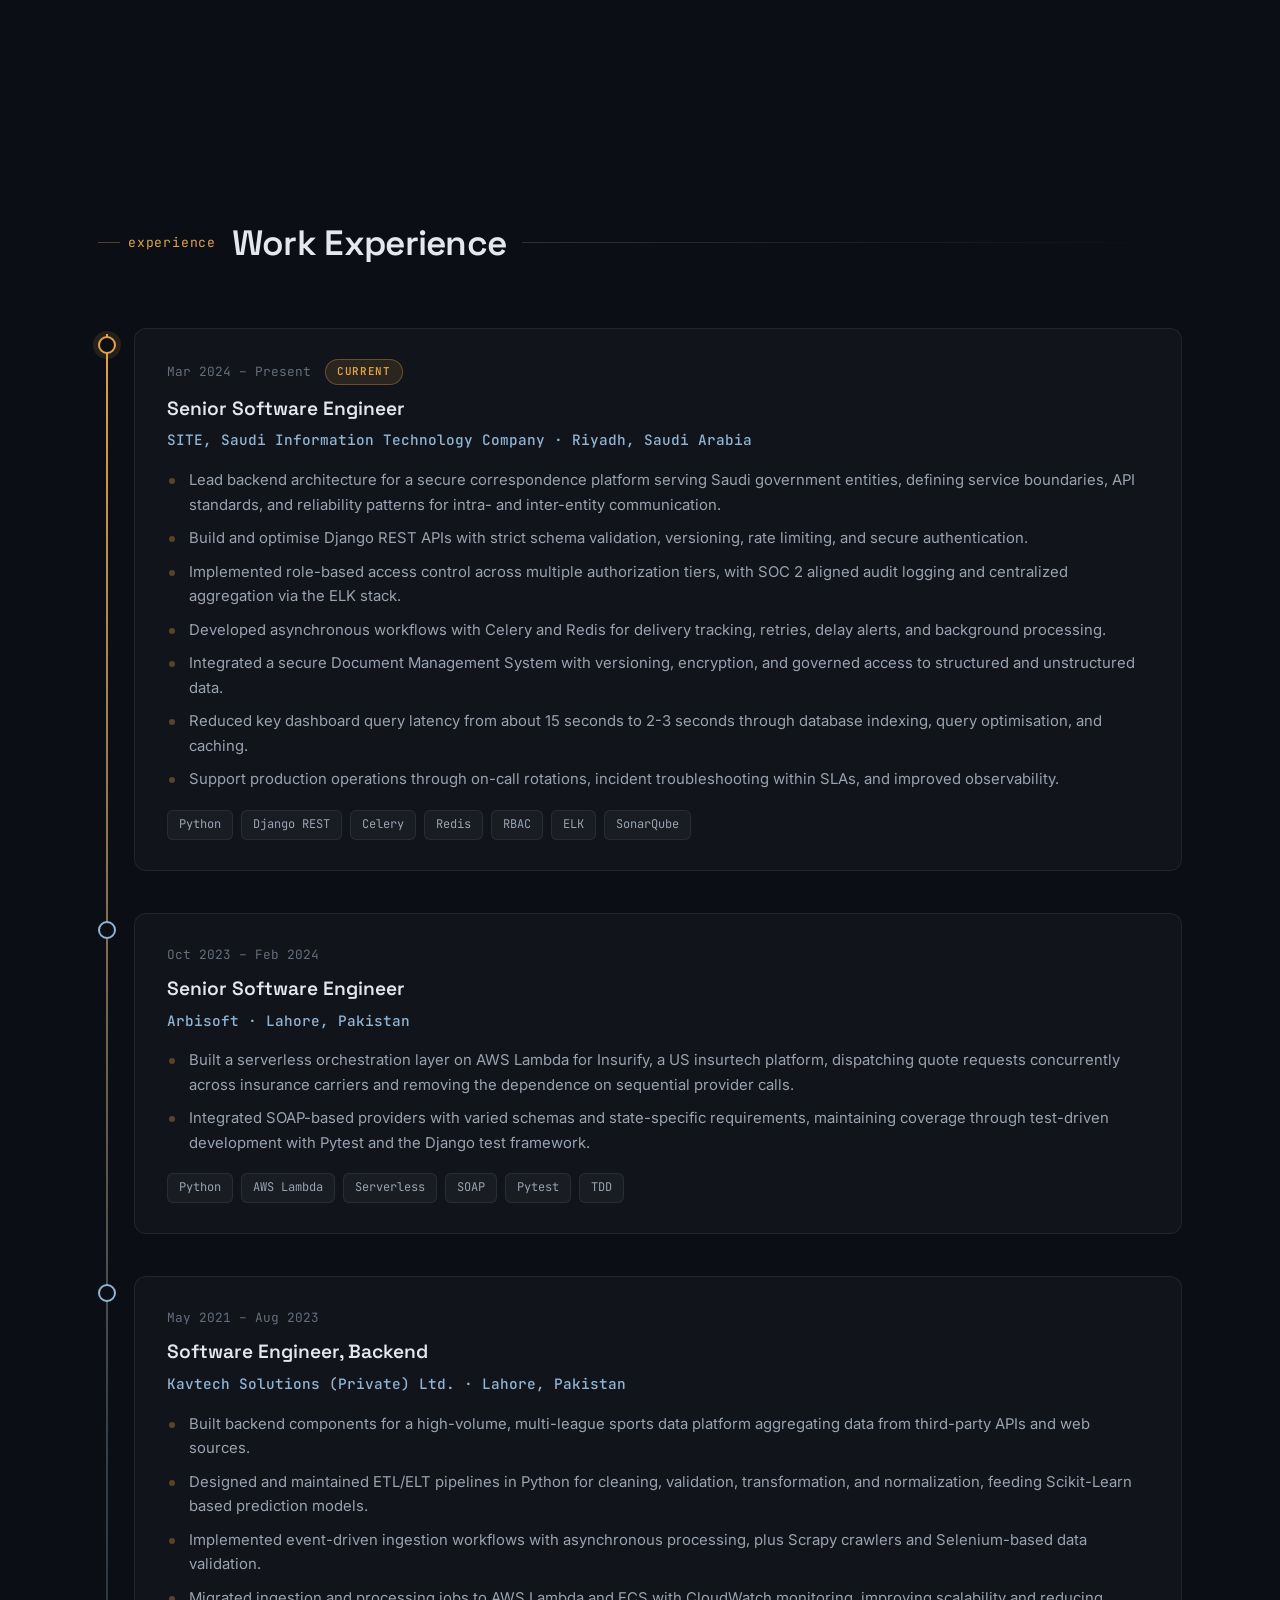
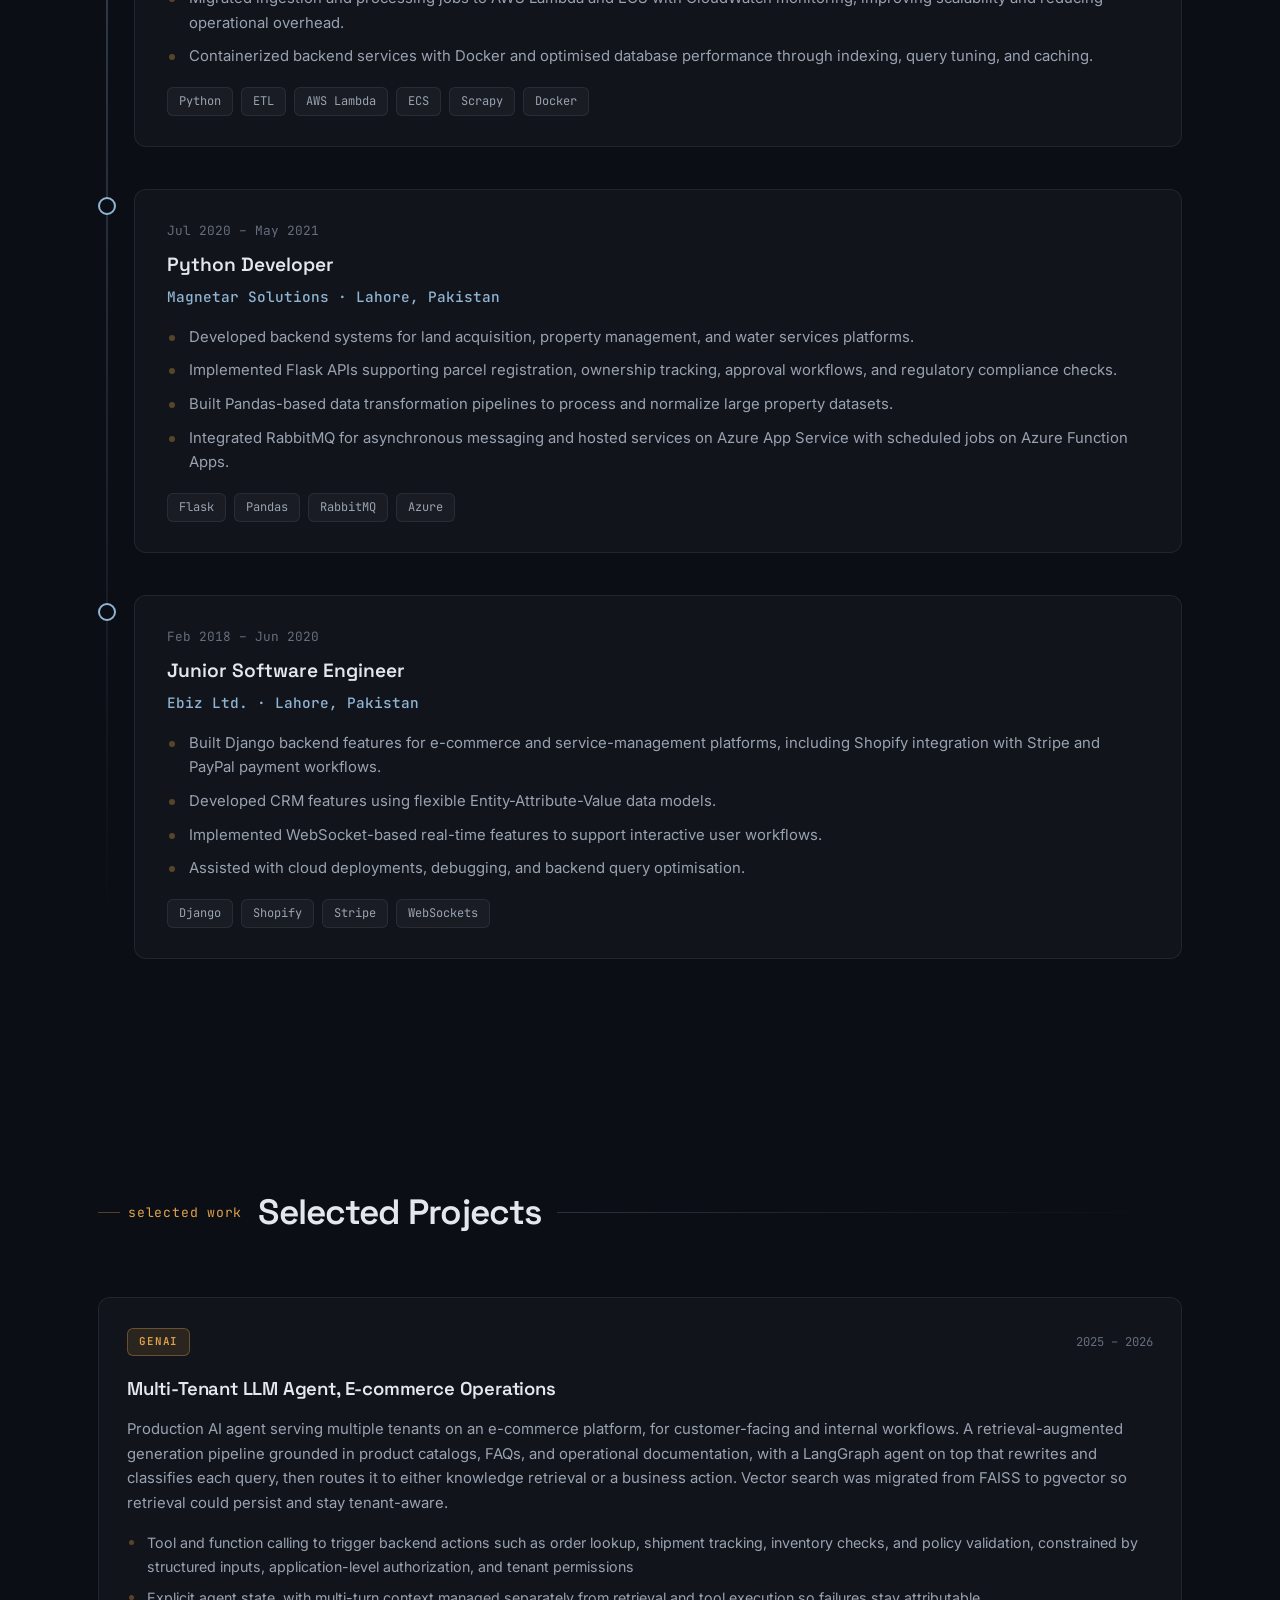
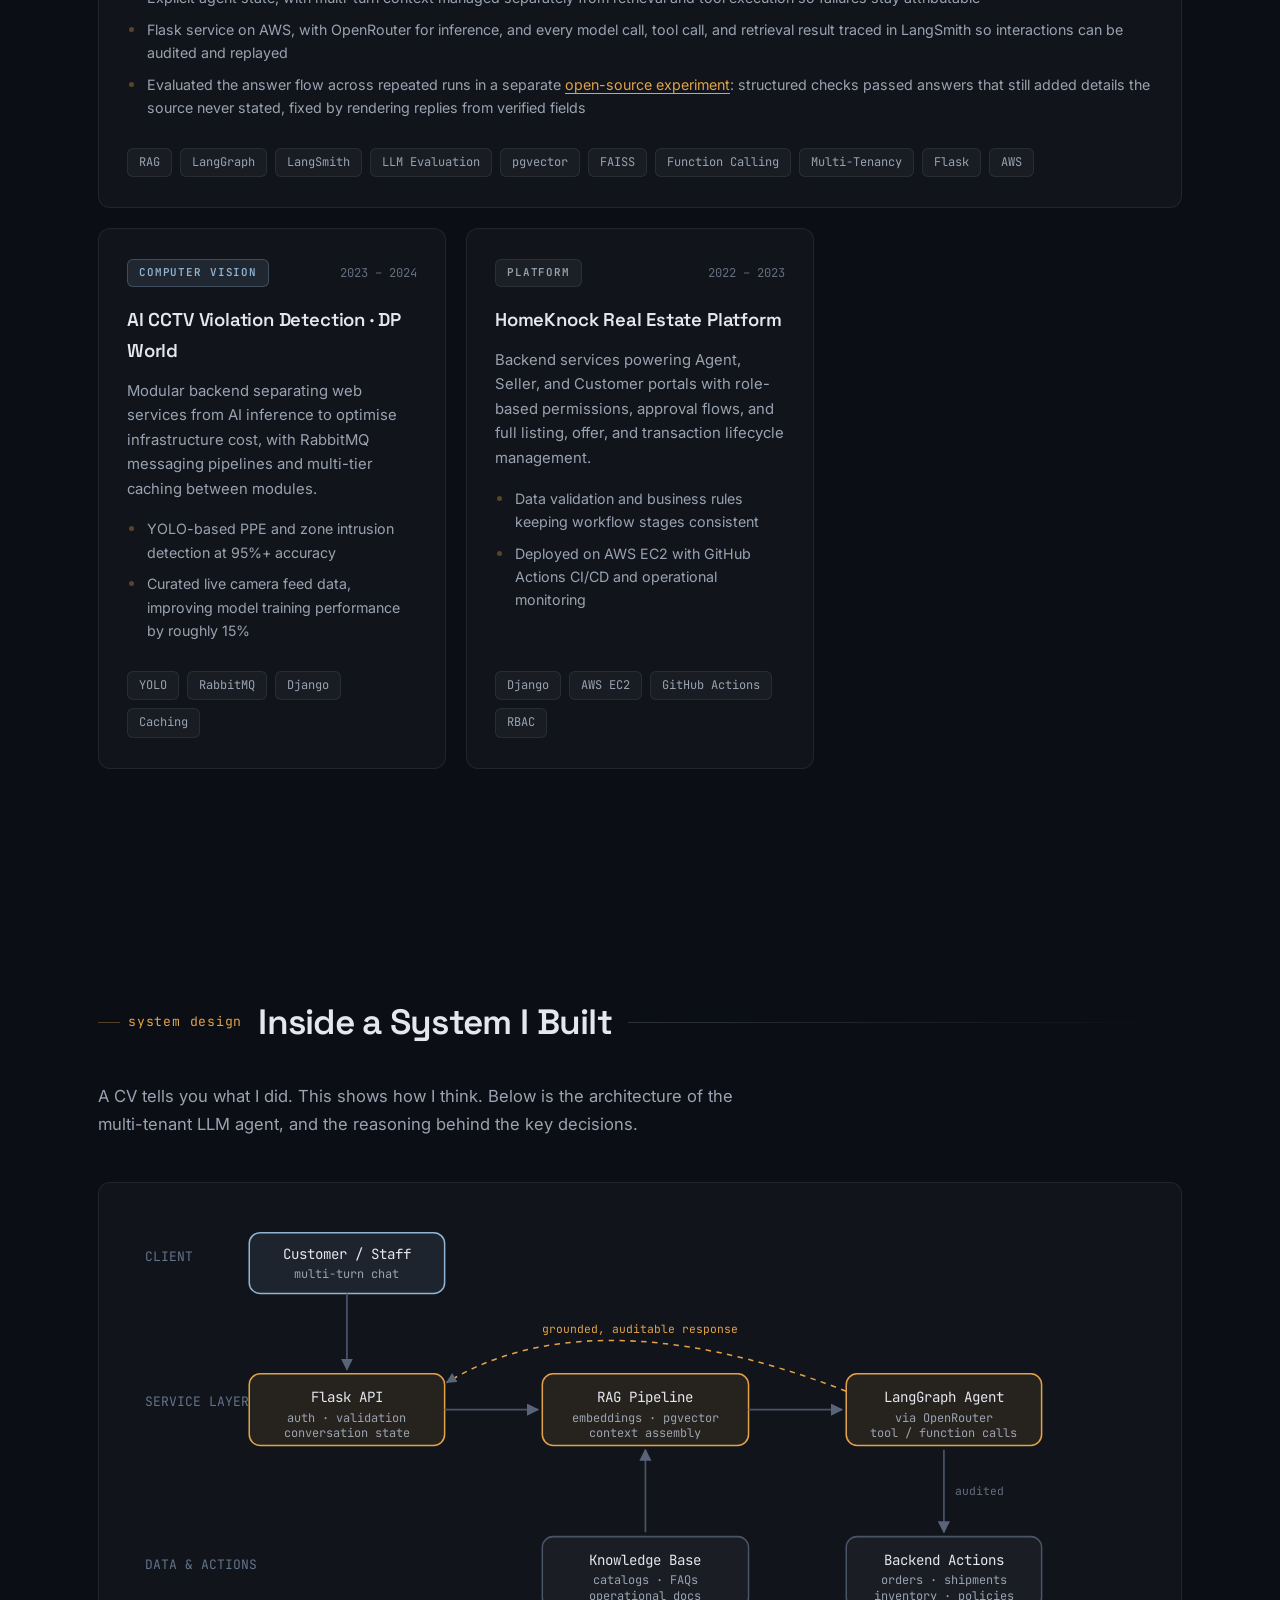
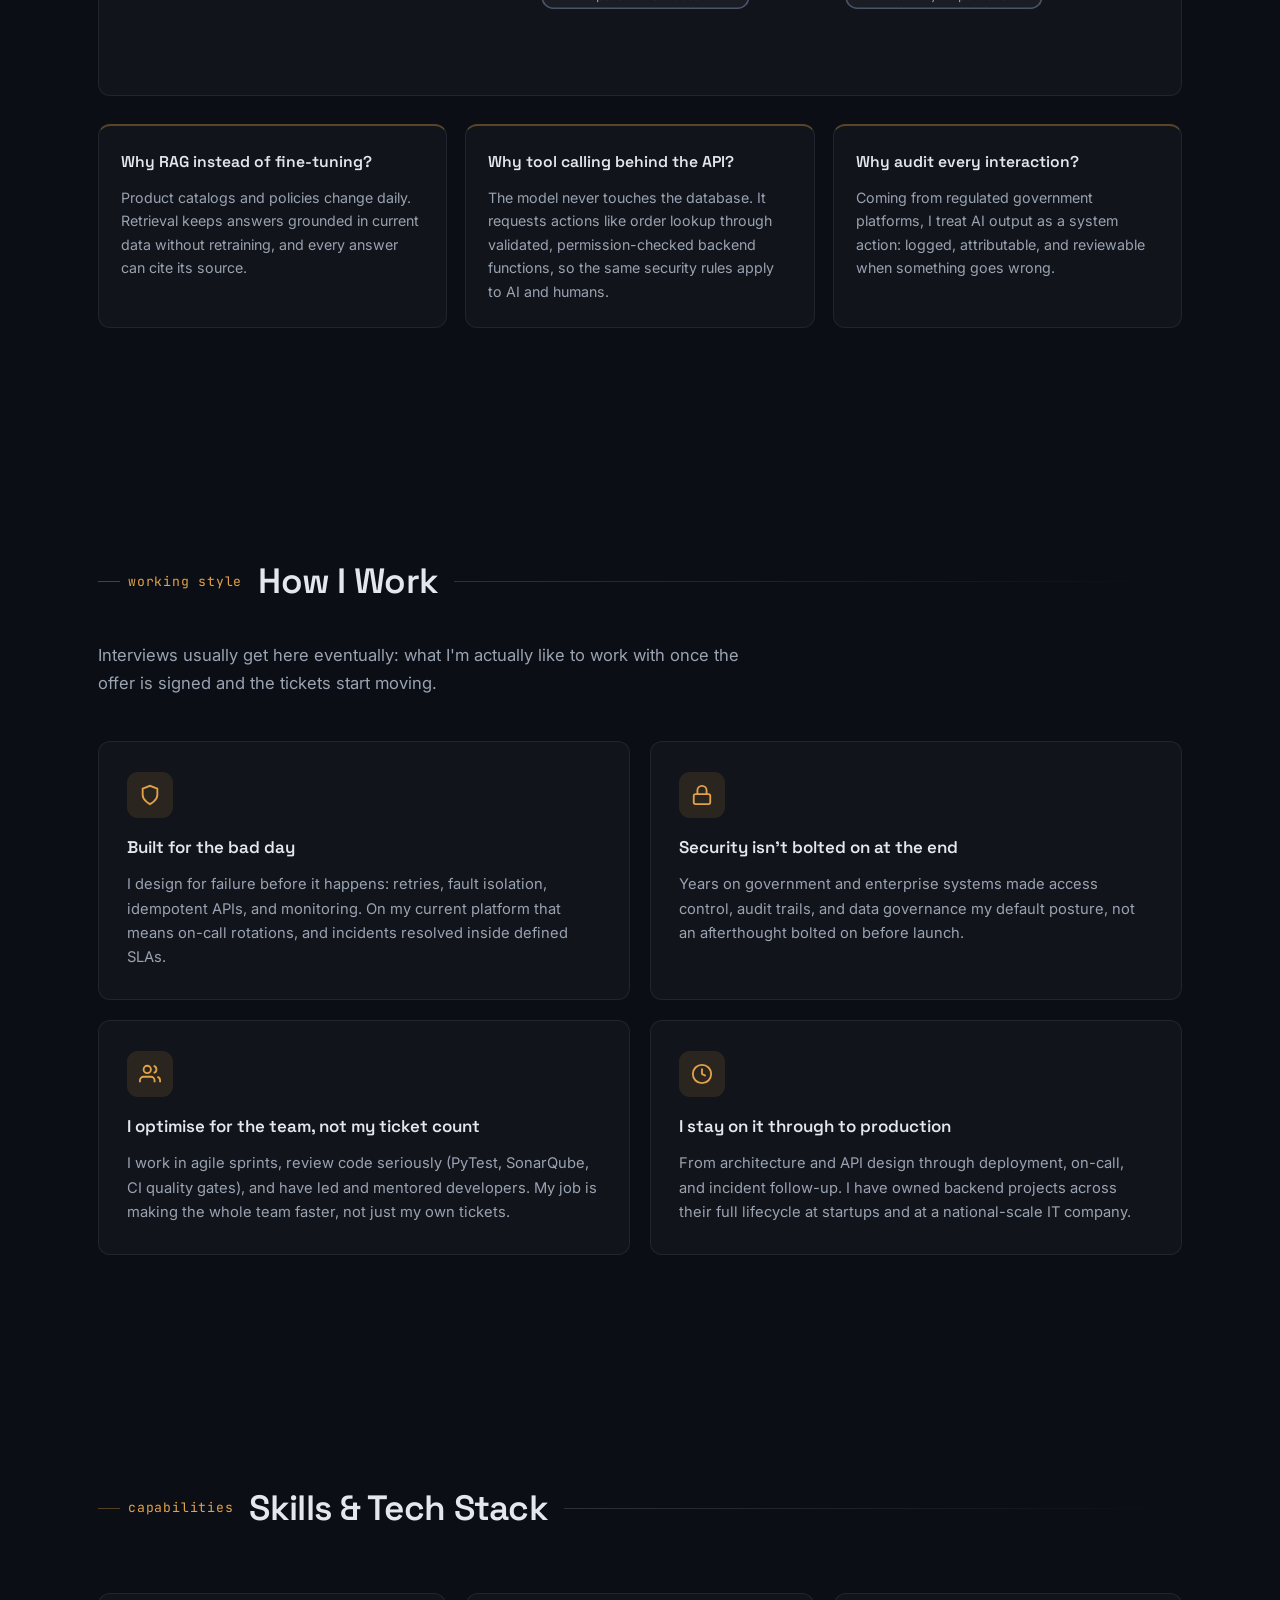
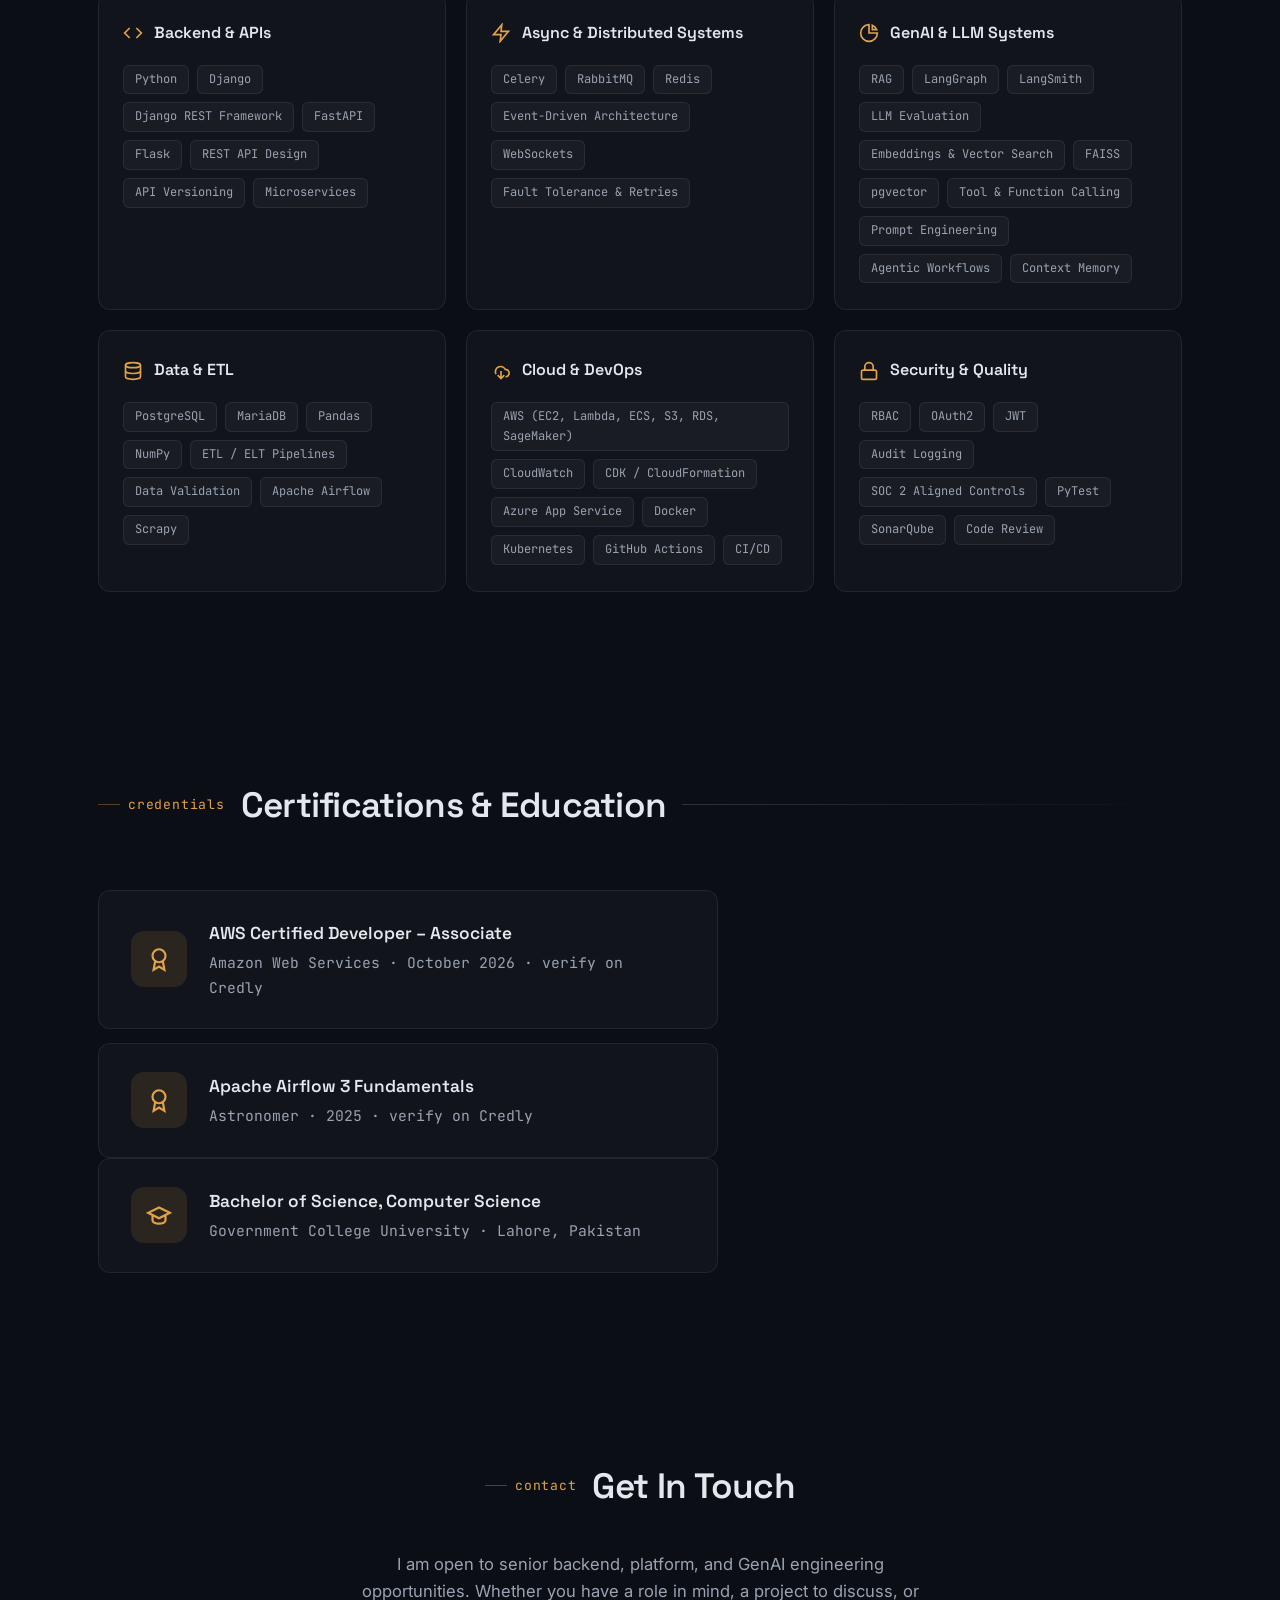
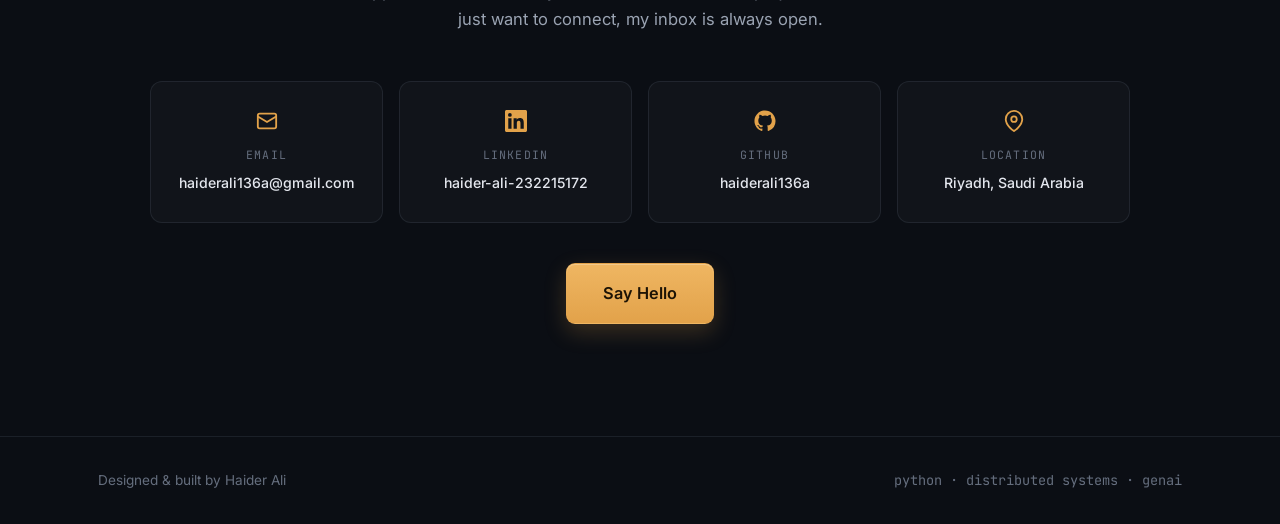
==== commit 55a8764f: "Add LangSmith tracing, evaluation work, SITE dashboard result and current CV Co-Authored-By: Claude " ====
--- a/index.html
+++ b/index.html
@@ -23,7 +23,7 @@
   <link rel="preconnect" href="https://fonts.googleapis.com" />
   <link rel="preconnect" href="https://fonts.gstatic.com" crossorigin />
   <link href="https://fonts.googleapis.com/css2?family=Inter:wght@400;500;600;700&family=JetBrains+Mono:wght@400;500;600&family=Space+Grotesk:wght@500;600;700&display=swap" rel="stylesheet" />
-  <link rel="stylesheet" href="css/style.css?v=20261010" />
+  <link rel="stylesheet" href="css/style.css?v=20261121" />
   <script type="application/ld+json">
   {
     "@context": "https://schema.org",
@@ -166,7 +166,9 @@
               I have delivered production systems in regulated environments handling
               sensitive data, approval workflows, and audit trails, and more recently I have
               been building LLM-powered systems: retrieval-augmented generation, embeddings
-              with vector search, and agentic tool-calling workflows deployed on AWS.
+              with vector search, and agentic tool-calling workflows deployed on AWS. I test
+              them the way I test backend code: traced runs, repeated evaluations against the
+              source data, and a fix whenever the model says something the data does not support.
             </p>
           </div>
           <div class="about-stats">
@@ -217,6 +219,7 @@
                 <li>Implemented role-based access control across multiple authorization tiers, with SOC 2 aligned audit logging and centralized aggregation via the ELK stack.</li>
                 <li>Developed asynchronous workflows with Celery and Redis for delivery tracking, retries, delay alerts, and background processing.</li>
                 <li>Integrated a secure Document Management System with versioning, encryption, and governed access to structured and unstructured data.</li>
+                <li>Reduced key dashboard query latency from about 15 seconds to 2-3 seconds through database indexing, query optimisation, and caching.</li>
                 <li>Support production operations through on-call rotations, incident troubleshooting within SLAs, and improved observability.</li>
               </ul>
               <div class="tag-row">
@@ -329,10 +332,11 @@
             <ul class="project-points">
               <li>Tool and function calling to trigger backend actions such as order lookup, shipment tracking, inventory checks, and policy validation, constrained by structured inputs, application-level authorization, and tenant permissions</li>
               <li>Explicit agent state, with multi-turn context managed separately from retrieval and tool execution so failures stay attributable</li>
-              <li>Flask service on AWS, with OpenRouter for inference, and every model call, tool call, and retrieval result logged so interactions can be audited and replayed</li>
+              <li>Flask service on AWS, with OpenRouter for inference, and every model call, tool call, and retrieval result traced in LangSmith so interactions can be audited and replayed</li>
+              <li>Evaluated the answer flow across repeated runs in a separate <a href="https://github.com/haiderali136a/store-assistant-lab" target="_blank" rel="noopener">open-source experiment</a>: structured checks passed answers that still added details the source never stated, fixed by rendering replies from verified fields</li>
             </ul>
             <div class="tag-row">
-              <span class="tag">RAG</span><span class="tag">LangGraph</span><span class="tag">pgvector</span><span class="tag">FAISS</span><span class="tag">Function Calling</span><span class="tag">Multi-Tenancy</span><span class="tag">Flask</span><span class="tag">AWS</span>
+              <span class="tag">RAG</span><span class="tag">LangGraph</span><span class="tag">LangSmith</span><span class="tag">LLM Evaluation</span><span class="tag">pgvector</span><span class="tag">FAISS</span><span class="tag">Function Calling</span><span class="tag">Multi-Tenancy</span><span class="tag">Flask</span><span class="tag">AWS</span>
             </div>
           </article>
 
@@ -554,7 +558,7 @@
               <h3>GenAI &amp; LLM Systems</h3>
             </div>
             <div class="tag-row">
-              <span class="tag">RAG</span><span class="tag">LangGraph</span><span class="tag">Embeddings &amp; Vector Search</span><span class="tag">FAISS</span><span class="tag">pgvector</span><span class="tag">Tool &amp; Function Calling</span><span class="tag">Prompt Engineering</span><span class="tag">Agentic Workflows</span><span class="tag">Context Memory</span>
+              <span class="tag">RAG</span><span class="tag">LangGraph</span><span class="tag">LangSmith</span><span class="tag">LLM Evaluation</span><span class="tag">Embeddings &amp; Vector Search</span><span class="tag">FAISS</span><span class="tag">pgvector</span><span class="tag">Tool &amp; Function Calling</span><span class="tag">Prompt Engineering</span><span class="tag">Agentic Workflows</span><span class="tag">Context Memory</span>
             </div>
           </div>
 
--- a/css/style.css
+++ b/css/style.css
@@ -364,6 +364,8 @@
 .project-card h3 { font-size: 1.16rem; font-weight: 600; margin-bottom: 12px; letter-spacing: -0.01em; }
 .project-card > p { color: var(--text-muted); font-size: 0.93rem; margin-bottom: 16px; }
 .project-points { list-style: none; margin-bottom: 20px; }
+.project-points a { color: var(--accent); text-decoration: underline; text-underline-offset: 3px; }
+.project-points a:hover { color: var(--accent-strong); }
 .project-points li {
   position: relative; padding-left: 20px; margin-bottom: 8px;
   color: var(--text-muted); font-size: 0.89rem;
